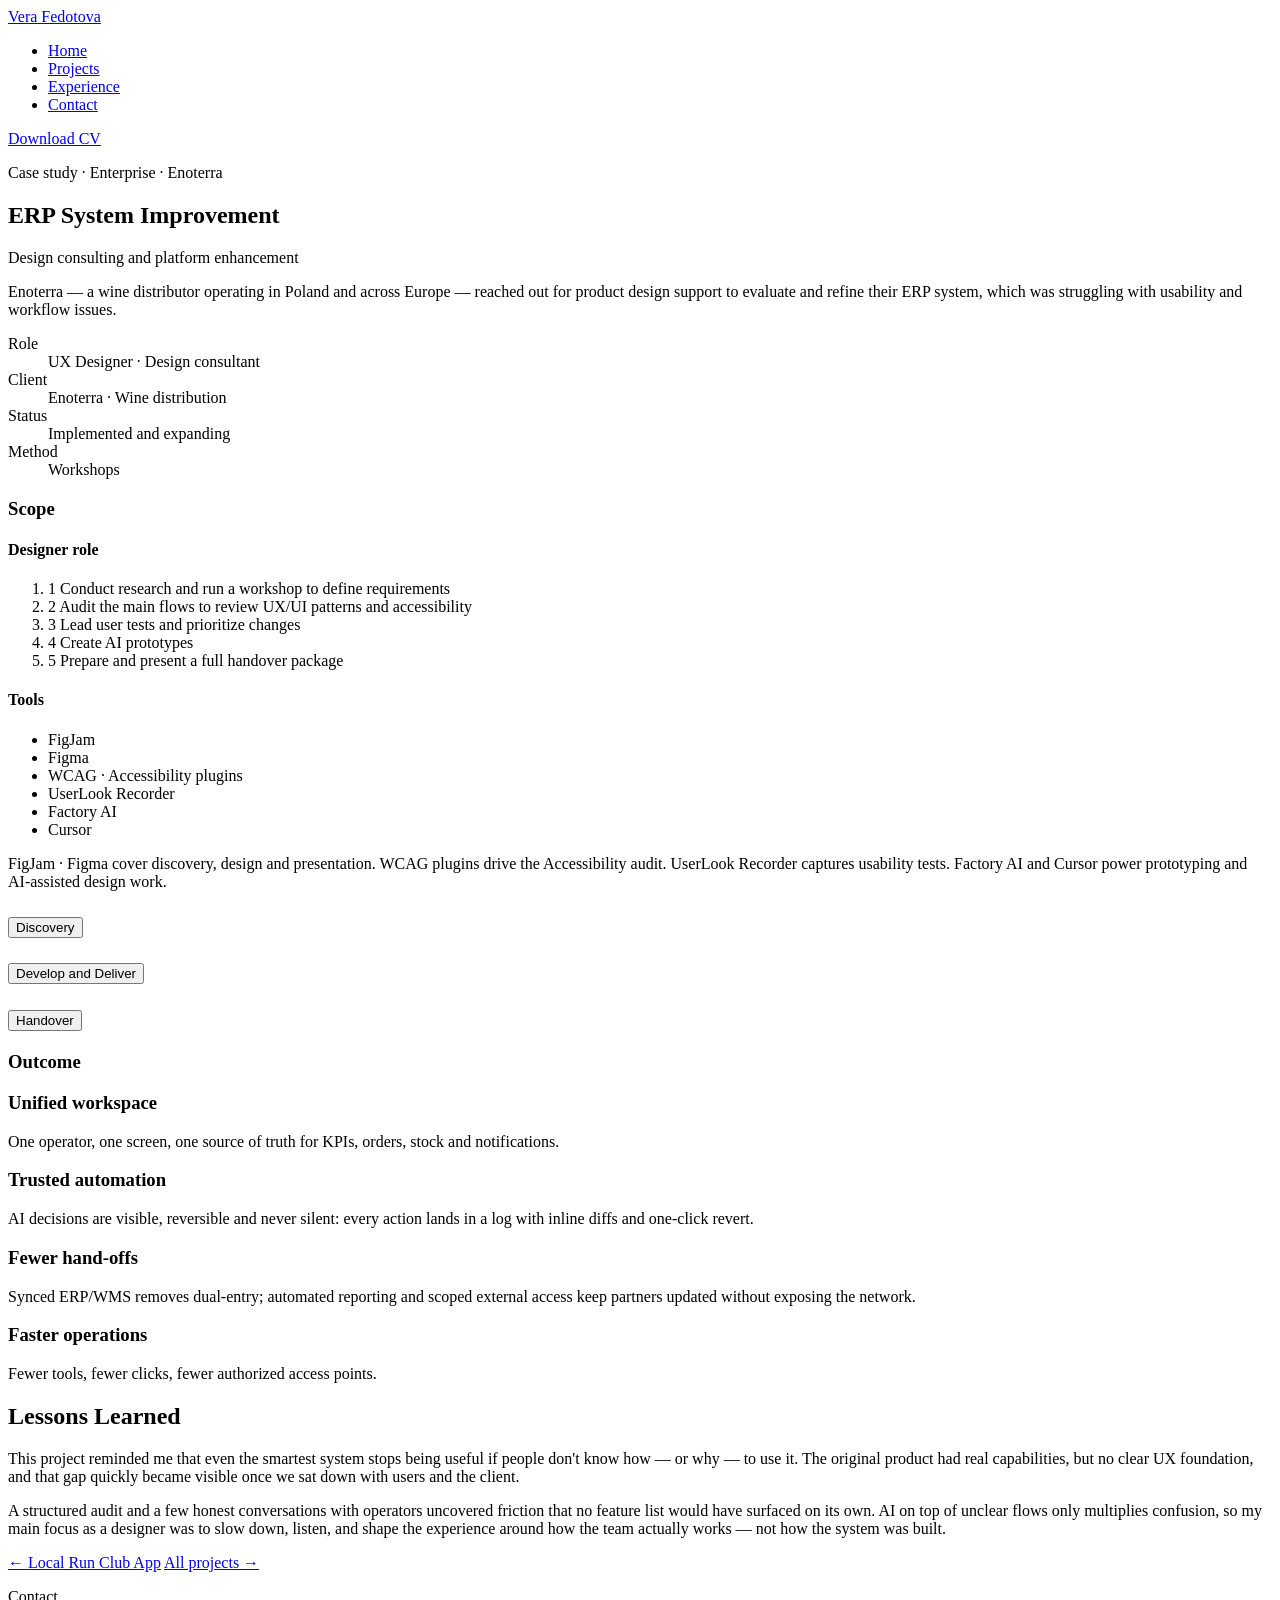
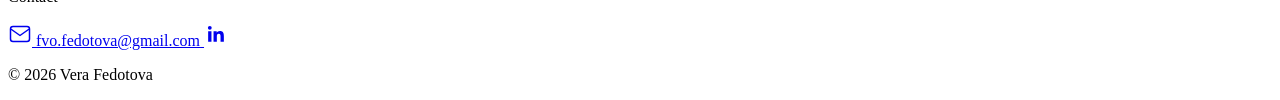
==== erp-system.html @ 74adf996 "Add files via upload" ====
<!DOCTYPE html>
<html lang="en">
<head>
  <meta charset="UTF-8" />
  <meta name="viewport" content="width=device-width, initial-scale=1.0" />
  <title>ERP System Improvement · Case Study</title>
  <meta name="description" content="UX case study: ERP System Improvement for Enoterra — research, workshops, and dashboard redesign." />
  <link rel="preconnect" href="https://fonts.googleapis.com" />
  <link rel="preconnect" href="https://fonts.gstatic.com" crossorigin />
  <link href="https://fonts.googleapis.com/css2?family=Inter:opsz,wght@14..32,400..600&display=swap" rel="stylesheet" />
  <link rel="stylesheet" href="css/style.css?v=166" />
</head>
<body class="site-theme">
  <header class="site-header">
    <nav class="nav" aria-label="Main">
      <a class="logo" href="welcome.html">Vera Fedotova</a>
      <div class="nav-end">
        <ul class="nav-links">
          <li><a href="index.html">Home</a></li>
          <li><a href="projects.html">Projects</a></li>
          <li><a href="index.html#experience" class="hide-mobile">Experience</a></li>
          <li><a href="#contact">Contact</a></li>
        </ul>
        <a class="nav-cv" href="assets/pdf/Fedotova Vera CV Designer.pdf" download="Fedotova Vera CV Designer.pdf">Download CV</a>
      </div>
    </nav>
  </header>

  <main>
    <section class="case-hero">
      <div class="container">
        <p class="section-label">Case study · Enterprise · Enoterra</p>
        <h1 class="hero-title">ERP System Improvement</h1>
        <p class="hero-sub">Design consulting and platform enhancement</p>
        <p class="section-lead">
          Enoterra — a wine distributor operating in Poland and across Europe — reached out for product design support to evaluate and refine their ERP system, which was struggling with usability and workflow issues.
        </p>

        <dl class="case-meta">
          <div>
            <dt>Role</dt>
            <dd>UX Designer · Design consultant</dd>
          </div>
          <div>
            <dt>Client</dt>
            <dd>Enoterra · Wine distribution</dd>
          </div>
          <div>
            <dt>Status</dt>
            <dd>Implemented and expanding</dd>
          </div>
          <div>
            <dt>Method</dt>
            <dd>Workshops</dd>
          </div>
        </dl>
      </div>
    </section>

    <section class="case-block case-block--erp">
      <div class="container">
        <h3 class="case-block-subtitle">Scope</h3>
        <div class="erp-scope-grid">
          <article class="erp-scope-panel">
            <h4 class="erp-scope-title">Designer role</h4>
            <ol class="erp-role-list">
              <li class="erp-role-item">
                <span class="erp-role-num" aria-hidden="true">1</span>
                <span class="erp-role-text">Conduct research and run a workshop to define requirements</span>
              </li>
              <li class="erp-role-item">
                <span class="erp-role-num" aria-hidden="true">2</span>
                <span class="erp-role-text">Audit the main flows to review UX/UI patterns and accessibility</span>
              </li>
              <li class="erp-role-item">
                <span class="erp-role-num" aria-hidden="true">3</span>
                <span class="erp-role-text">Lead user tests and prioritize changes</span>
              </li>
              <li class="erp-role-item">
                <span class="erp-role-num" aria-hidden="true">4</span>
                <span class="erp-role-text">Create AI prototypes</span>
              </li>
              <li class="erp-role-item">
                <span class="erp-role-num" aria-hidden="true">5</span>
                <span class="erp-role-text">Prepare and present a full handover package</span>
              </li>
            </ol>
          </article>
          <article class="erp-scope-panel">
            <h4 class="erp-scope-title">Tools</h4>
            <ul class="erp-tool-tags">
              <li class="erp-tool-tag"><span class="erp-tool-dot erp-tool-dot--red" aria-hidden="true"></span>FigJam</li>
              <li class="erp-tool-tag"><span class="erp-tool-dot erp-tool-dot--pink" aria-hidden="true"></span>Figma</li>
              <li class="erp-tool-tag"><span class="erp-tool-dot erp-tool-dot--rose" aria-hidden="true"></span>WCAG · Accessibility plugins</li>
              <li class="erp-tool-tag"><span class="erp-tool-dot erp-tool-dot--purple" aria-hidden="true"></span>UserLook Recorder</li>
              <li class="erp-tool-tag"><span class="erp-tool-dot erp-tool-dot--gold" aria-hidden="true"></span>Factory AI</li>
              <li class="erp-tool-tag"><span class="erp-tool-dot erp-tool-dot--blue" aria-hidden="true"></span>Cursor</li>
            </ul>
            <p class="erp-tools-note">FigJam · Figma cover discovery, design and presentation. WCAG plugins drive the Accessibility audit. UserLook Recorder captures usability tests. Factory AI and Cursor power prototyping and AI-assisted design work.</p>
          </article>
        </div>
      </div>
    </section>

    <div class="case-accordion">
    <section class="case-block case-block--erp-discovery case-accordion-item">
      <div class="container">
        <h2 class="case-accordion-heading">
          <button type="button" class="case-accordion-trigger" aria-expanded="false" aria-controls="accordion-erp-discovery" id="accordion-trigger-erp-discovery">
            <span class="case-accordion-title">Discovery</span>
            <span class="case-accordion-icon" aria-hidden="true"></span>
          </button>
        </h2>
        <div class="case-accordion-panel" id="accordion-erp-discovery" role="region" aria-labelledby="accordion-trigger-erp-discovery" hidden>

        <h3 class="case-block-subtitle">UX challenge</h3>
        <p>
          The ERP was originally built with AI tools, without design input — which left unclear workflows and recurring usability issues. The challenge was to run focused research to surface those gaps and turn them into clear opportunities. That meant talking to end-users, defining real requirements, running user tests and stress-testing the core workflows.
        </p>

        <h3 class="case-block-subtitle">Workshop method</h3>
        <dl class="case-meta case-meta--erp-workshop case-meta--boxed">
          <div>
            <dt>Participants</dt>
            <dd>5 — Account Manager, Sales Manager, System Administrator, Director, Owner</dd>
          </div>
          <div>
            <dt>Tools</dt>
            <dd>FigJam for collaborative mapping; one-on-one interviews for in-depth insights; group workshop for shared alignment and co-creation</dd>
          </div>
        </dl>

        <h3 class="case-block-subtitle">Empathy mapping &amp; key personas</h3>
        <p class="case-block-lead">User research mapped the team's needs, pain points and the roles that shape daily operations.</p>
        <dl class="case-meta case-meta--erp-empathy case-meta--boxed">
          <div>
            <dt>Account Manager</dt>
            <dd class="discover-box-body">
              <p><span class="discover-sub">Goals</span> Manage client accounts &amp; orders; track account profitability.</p>
              <p><span class="discover-sub">Pain</span> Slow search; hard to find old orders.</p>
              <p><span class="discover-sub">Feelings</span> Frustrated when the system is slow; workarounds add stress.</p>
              <p><span class="discover-sub">Opportunities</span> Faster search; saved views per client; AI assistant to surface delayed orders.</p>
            </dd>
          </div>
          <div>
            <dt>Sales Manager</dt>
            <dd class="discover-box-body">
              <p><span class="discover-sub">Goals</span> Analyze sales; understand which products sell.</p>
              <p><span class="discover-sub">Pain</span> Limited filters; hard to see trends.</p>
              <p><span class="discover-sub">Feelings</span> Frustrated when stuck.</p>
              <p><span class="discover-sub">Opportunities</span> Better filtering; sales performance overview; AI assistant to spot expiring stock &amp; trends.</p>
            </dd>
          </div>
          <div>
            <dt>System Administrator</dt>
            <dd class="discover-box-body">
              <p><span class="discover-sub">Goals</span> System development &amp; maintenance; adding new features.</p>
              <p><span class="discover-sub">Pain</span> Unclear error messages; lack of summary.</p>
              <p><span class="discover-sub">Feelings</span> Frustrated by ad-hoc requests; stretched thin during absence.</p>
              <p><span class="discover-sub">Opportunities</span> Integration with warehouse system; operational dashboard with alerts.</p>
            </dd>
          </div>
          <div>
            <dt>Director</dt>
            <dd class="discover-box-body">
              <p><span class="discover-sub">Goals</span> Monitor operations; get a high-level overview.</p>
              <p><span class="discover-sub">Pain</span> Lack of reports; lack of advanced filters; hard to track stock value &amp; forecasting.</p>
              <p><span class="discover-sub">Feelings</span> Cautious — needs more visibility.</p>
              <p><span class="discover-sub">Opportunities</span> KPI dashboard; trend reports; single dashboard as the daily entry point.</p>
            </dd>
          </div>
          <div>
            <dt>Owner</dt>
            <dd class="discover-box-body">
              <p><span class="discover-sub">Goals</span> Trust the numbers; have a clear financial picture.</p>
              <p><span class="discover-sub">Pain</span> Lack of financial reports; lack of trend analytics.</p>
              <p><span class="discover-sub">Feelings</span> Wants confidence in the data before decisions.</p>
              <p><span class="discover-sub">Opportunities</span> Easy access to financial data; cross-period comparison; AI summary of key business signals.</p>
            </dd>
          </div>
        </dl>

        <h3 class="case-block-subtitle">Team brainstorm</h3>
        <p class="case-block-lead">Working together with the team surfaced new features worth adding to the system.</p>

        <div class="erp-brainstorm-section">
          <p class="erp-brainstorm-tag">What</p>
          <div class="erp-idea-grid">
            <span class="erp-idea-card">Track wine inventory</span>
            <span class="erp-idea-card">Eliminate errors in orders</span>
            <span class="erp-idea-card">Know how long inventory will last</span>
            <span class="erp-idea-card">Keep track of financial data</span>
            <span class="erp-idea-card">Check order status</span>
            <span class="erp-idea-card">Verify if order is processed in the warehouse</span>
            <span class="erp-idea-card erp-idea-card--accent">AI that surfaces what needs attention now</span>
            <span class="erp-idea-card erp-idea-card--accent">Single home dashboard with priorities</span>
          </div>
        </div>

        <div class="erp-brainstorm-section">
          <p class="erp-brainstorm-tag">How</p>
          <div class="erp-idea-grid">
            <span class="erp-idea-card">Generate PDF</span>
            <span class="erp-idea-card">System constraints</span>
            <span class="erp-idea-card">Generate overview</span>
            <span class="erp-idea-card">Generate reports</span>
            <span class="erp-idea-card">Status of orders</span>
            <span class="erp-idea-card">Warehouse integration</span>
            <span class="erp-idea-card erp-idea-card--accent">AI assistant inside every view</span>
            <span class="erp-idea-card erp-idea-card--accent">Operational dashboard as home</span>
          </div>
        </div>

        <div class="erp-brainstorm-section">
          <p class="erp-brainstorm-tag">Who</p>
          <div class="erp-idea-grid">
            <span class="erp-idea-card">Administrator manages warehouse integration</span>
            <span class="erp-idea-card">Designer defines reporting requirements</span>
            <span class="erp-idea-card">Designer defines order handling</span>
            <span class="erp-idea-card">Designer checks administrator's work</span>
            <span class="erp-idea-card">Designer creates system communication: errors, confirmations, info</span>
            <span class="erp-idea-card">All team members participate in system testing</span>
            <span class="erp-idea-card erp-idea-card--accent">Designer shapes AI assistant tone &amp; behaviour</span>
          </div>
        </div>

        <h3 class="case-block-subtitle">Priority</h3>
        <p class="case-block-lead">Sorting out what matters most and who owns each part now makes it much easier to grow the system later.</p>
        <dl class="case-meta case-meta--erp-priority case-meta--boxed">
          <div class="erp-priority-col erp-priority-col--now">
            <dt>High priority · Now</dt>
            <dd>
              <ul class="erp-priority-items">
                <li class="erp-priority-item">AI assistant</li>
                <li class="erp-priority-item">Dashboard</li>
                <li class="erp-priority-item">Operational dashboard</li>
                <li class="erp-priority-item">Generate PDF</li>
                <li class="erp-priority-item">Error messages</li>
                <li class="erp-priority-item">Filters</li>
                <li class="erp-priority-item">Action confirmations</li>
                <li class="erp-priority-item">Data overview</li>
                <li class="erp-priority-item">Generate reports</li>
              </ul>
            </dd>
          </div>
          <div class="erp-priority-col erp-priority-col--next">
            <dt>Medium priority · Next</dt>
            <dd>
              <ul class="erp-priority-items">
                <li class="erp-priority-item">Financial data reports</li>
                <li class="erp-priority-item">History updates</li>
                <li class="erp-priority-item">AI suggestions in reports</li>
              </ul>
            </dd>
          </div>
          <div class="erp-priority-col erp-priority-col--later">
            <dt>Low priority · Later</dt>
            <dd>
              <ul class="erp-priority-items">
                <li class="erp-priority-item">Warehouse integration</li>
                <li class="erp-priority-item">Stock movements</li>
              </ul>
            </dd>
          </div>
        </dl>

        </div>
      </div>
    </section>

    <section class="case-block case-block--erp-develop case-accordion-item">
      <div class="container">
        <h2 class="case-accordion-heading">
          <button type="button" class="case-accordion-trigger" aria-expanded="false" aria-controls="accordion-erp-develop" id="accordion-trigger-erp-develop">
            <span class="case-accordion-title">Develop and Deliver</span>
            <span class="case-accordion-icon" aria-hidden="true"></span>
          </button>
        </h2>
        <div class="case-accordion-panel" id="accordion-erp-develop" role="region" aria-labelledby="accordion-trigger-erp-develop" hidden>

        <p class="erp-develop-prose">Using Factory AI (Droid and Claude) agents made it possible to build functional prototypes for rapid hypothesis testing and problem-solving. This approach helped clear technical hurdles early through collaborative teamwork, validating interactions, integrations and AI behaviour directly in code.</p>

        <h3 class="case-block-subtitle">Prototyped features</h3>

        <div class="erp-feature-stack">
          <article class="erp-feature">
            <h4 class="erp-feature-title">Operational Dashboard</h4>
            <p class="erp-feature-text">New home screen with KPIs, trends, notifications, AI alerts and quick actions.</p>
            <figure class="case-image-box">
              <img src="images/erp-system/deliver/1.png" alt="Operational dashboard with KPIs, sales trends, notifications and AI alerts" width="1400" height="900" loading="lazy" decoding="async" />
            </figure>
          </article>

          <article class="erp-feature">
            <h4 class="erp-feature-title">AI Assistant (Enoterra AI)</h4>
            <p class="erp-feature-text">Embedded across all views — surfaces delayed orders, low stock and expiring products, with inline diffs and one-click revert.</p>
            <figure class="case-image-box">
              <img src="images/erp-system/deliver/2.png" alt="Enoterra AI assistant panel with proactive alerts and conversation" width="1400" height="900" loading="lazy" decoding="async" />
            </figure>
          </article>

          <article class="erp-feature">
            <h4 class="erp-feature-title">Context-aware</h4>
            <p class="erp-feature-text">The assistant adapts its suggestions and actions to the view you're currently working in, so the help feels relevant instead of generic.</p>
            <figure class="case-image-box">
              <img src="images/erp-system/deliver/3.png" alt="AI assistant on stock levels view with warehouse-specific purchase suggestion" width="1400" height="900" loading="lazy" decoding="async" />
            </figure>
          </article>

          <article class="erp-feature">
            <h4 class="erp-feature-title">Command Palette (⌘K)</h4>
            <p class="erp-feature-text">Context-aware overlay for navigation, quick actions and AI queries from a single search field.</p>
            <figure class="case-image-box">
              <img src="images/erp-system/deliver/4.png" alt="Command palette overlay for navigation, quick actions and AI queries" width="1400" height="900" loading="lazy" decoding="async" />
            </figure>
          </article>
        </div>

        <h3 class="case-block-subtitle">Validation</h3>
        <div class="erp-develop-prose">
          <p>We tested the prototype directly with the whole team — the warehouse operator, sales lead, account manager, system administrator, director and owner — so every role had a chance to try the new flows in their own context. They walked through real tasks, comparing the new experience against the old workflow to see where things actually got faster or simpler. We also stress-tested the AI on tricky edge cases (delayed orders, low stock, expiring products) to make sure its suggestions stayed predictable and trustworthy.</p>
          <p>What we learned from each round was folded back into the design, so by the time the project was handed over, it already reflected real feedback — not assumptions.</p>
        </div>

        <h3 class="case-block-subtitle">Sneak peek the prototype</h3>
        <p class="erp-develop-prose">Walkthrough of the operational dashboard, Enoterra AI assistant, and ⌘K quick search — navigation, actions and AI queries from one field.</p>
        <div class="erp-video-center">
          <figure class="case-image-box erp-video-frame">
            <video controls playsinline preload="metadata" poster="images/erp-system/deliver/1.png" width="1280" height="720">
              <source src="images/erp-system/deliver/ERP%20proto.mov" type="video/quicktime" />
              <source src="images/erp-system/deliver/ERP%20proto.mov" type="video/mp4" />
            </video>
            <figcaption class="erp-video-caption">Dashboard · AI assistant · ⌘K quick search</figcaption>
          </figure>
        </div>

        </div>
      </div>
    </section>

    <section class="case-block case-block--erp-handover case-accordion-item">
      <div class="container">
        <h2 class="case-accordion-heading">
          <button type="button" class="case-accordion-trigger" aria-expanded="false" aria-controls="accordion-erp-handover" id="accordion-trigger-erp-handover">
            <span class="case-accordion-title">Handover</span>
            <span class="case-accordion-icon" aria-hidden="true"></span>
          </button>
        </h2>
        <div class="case-accordion-panel" id="accordion-erp-handover" role="region" aria-labelledby="accordion-trigger-erp-handover" hidden>

        <p class="erp-develop-prose">The handover was structured so the client team could confidently take over the redesigned product. It combined three formats:</p>

        <ul class="erp-handover-list case-list">
          <li><strong>Product showcase</strong> — a walkthrough of the new version, framing each key flow (dashboard, AI assistant, ⌘K, orders and warehouse) against the original problem and user feedback.</li>
          <li><strong>Functional workshop</strong> — a hands-on session where the team explored real scenarios and AI interactions in the prototype together.</li>
          <li><strong>Reference documentation</strong> — a deck and operator manual covering interaction patterns, edge cases and AI logic, so the team can onboard new members on its own.</li>
        </ul>

        </div>
      </div>
    </section>
    </div>

    <section class="case-block case-block--erp case-block-alt">
      <div class="container">
        <h3 class="case-block-subtitle">Outcome</h3>
        <div class="erp-outcome-grid">
          <article class="erp-outcome-box">
            <h3 class="erp-outcome-label">Unified workspace</h3>
            <p class="erp-outcome-text">One operator, one screen, one source of truth for KPIs, orders, stock and notifications.</p>
          </article>
          <article class="erp-outcome-box">
            <h3 class="erp-outcome-label">Trusted automation</h3>
            <p class="erp-outcome-text">AI decisions are visible, reversible and never silent: every action lands in a log with inline diffs and one-click revert.</p>
          </article>
          <article class="erp-outcome-box">
            <h3 class="erp-outcome-label">Fewer hand-offs</h3>
            <p class="erp-outcome-text">Synced ERP/WMS removes dual-entry; automated reporting and scoped external access keep partners updated without exposing the network.</p>
          </article>
          <article class="erp-outcome-box">
            <h3 class="erp-outcome-label">Faster operations</h3>
            <p class="erp-outcome-text">Fewer tools, fewer clicks, fewer authorized access points.</p>
          </article>
        </div>
      </div>
    </section>

    <section class="case-block">
      <div class="container">
        <h2>Lessons Learned</h2>
        <p>
          This project reminded me that even the smartest system stops being useful if people don't know how — or why — to use it. The original product had real capabilities, but no clear UX foundation, and that gap quickly became visible once we sat down with users and the client.
        </p>
        <p>
          A structured audit and a few honest conversations with operators uncovered friction that no feature list would have surfaced on its own. AI on top of unclear flows only multiplies confusion, so my main focus as a designer was to slow down, listen, and shape the experience around how the team actually works — not how the system was built.
        </p>
      </div>
    </section>

    <div class="container case-nav">
      <a href="local-run-club.html">← Local Run Club App</a>
      <a href="projects.html">All projects →</a>
    </div>

    <section class="section-sm" id="contact">
      <div class="container">
        <p class="section-label">Contact</p>
        <div class="contact-links">
          <a class="contact-link contact-link--email" href="mailto:fvo.fedotova@gmail.com">
            <span class="contact-link-icon" aria-hidden="true">
              <svg width="24" height="24" viewBox="0 0 24 24" fill="none">
                <rect x="2.5" y="4.5" width="19" height="15" rx="2.5" stroke="currentColor" stroke-width="1.5"/>
                <path d="M3.5 7.5L12 13.5L20.5 7.5" stroke="currentColor" stroke-width="1.5" stroke-linecap="round" stroke-linejoin="round"/>
              </svg>
            </span>
            <span class="contact-link-text">fvo.fedotova@gmail.com</span>
          </a>
          <a class="contact-link contact-link--linkedin" href="https://www.linkedin.com/in/vera-fedotova/" target="_blank" rel="noopener noreferrer" aria-label="LinkedIn profile">
            <svg width="24" height="24" viewBox="0 0 24 24" fill="currentColor" aria-hidden="true">
              <g transform="translate(12 12) scale(0.93) translate(-12 -12)">
                <path d="M20.447 20.452h-3.554v-5.569c0-1.328-.027-3.037-1.852-3.037-1.853 0-2.136 1.445-2.136 2.939v5.667H9.351V9h3.414v1.561h.046c.477-.9 1.637-1.85 3.37-1.85 3.601 0 4.267 2.37 4.267 5.455v6.286zM5.337 7.433a2.062 2.062 0 0 1-2.063-2.065 2.062 2.062 0 0 1 2.063-2.063 2.062 2.062 0 0 1 2.063 2.063 2.062 2.062 0 0 1-2.063 2.065zm1.782 13.019H3.555V9h3.564v11.452z"/>
              </g>
            </svg>
          </a>
        </div>
      </div>
    </section>
  </main>

  <footer class="site-footer">
    <div class="footer-inner">
      <p>© 2026 Vera Fedotova</p>
    </div>
  </footer>

  <script src="js/main.js?v=5"></script>
</body>
</html>
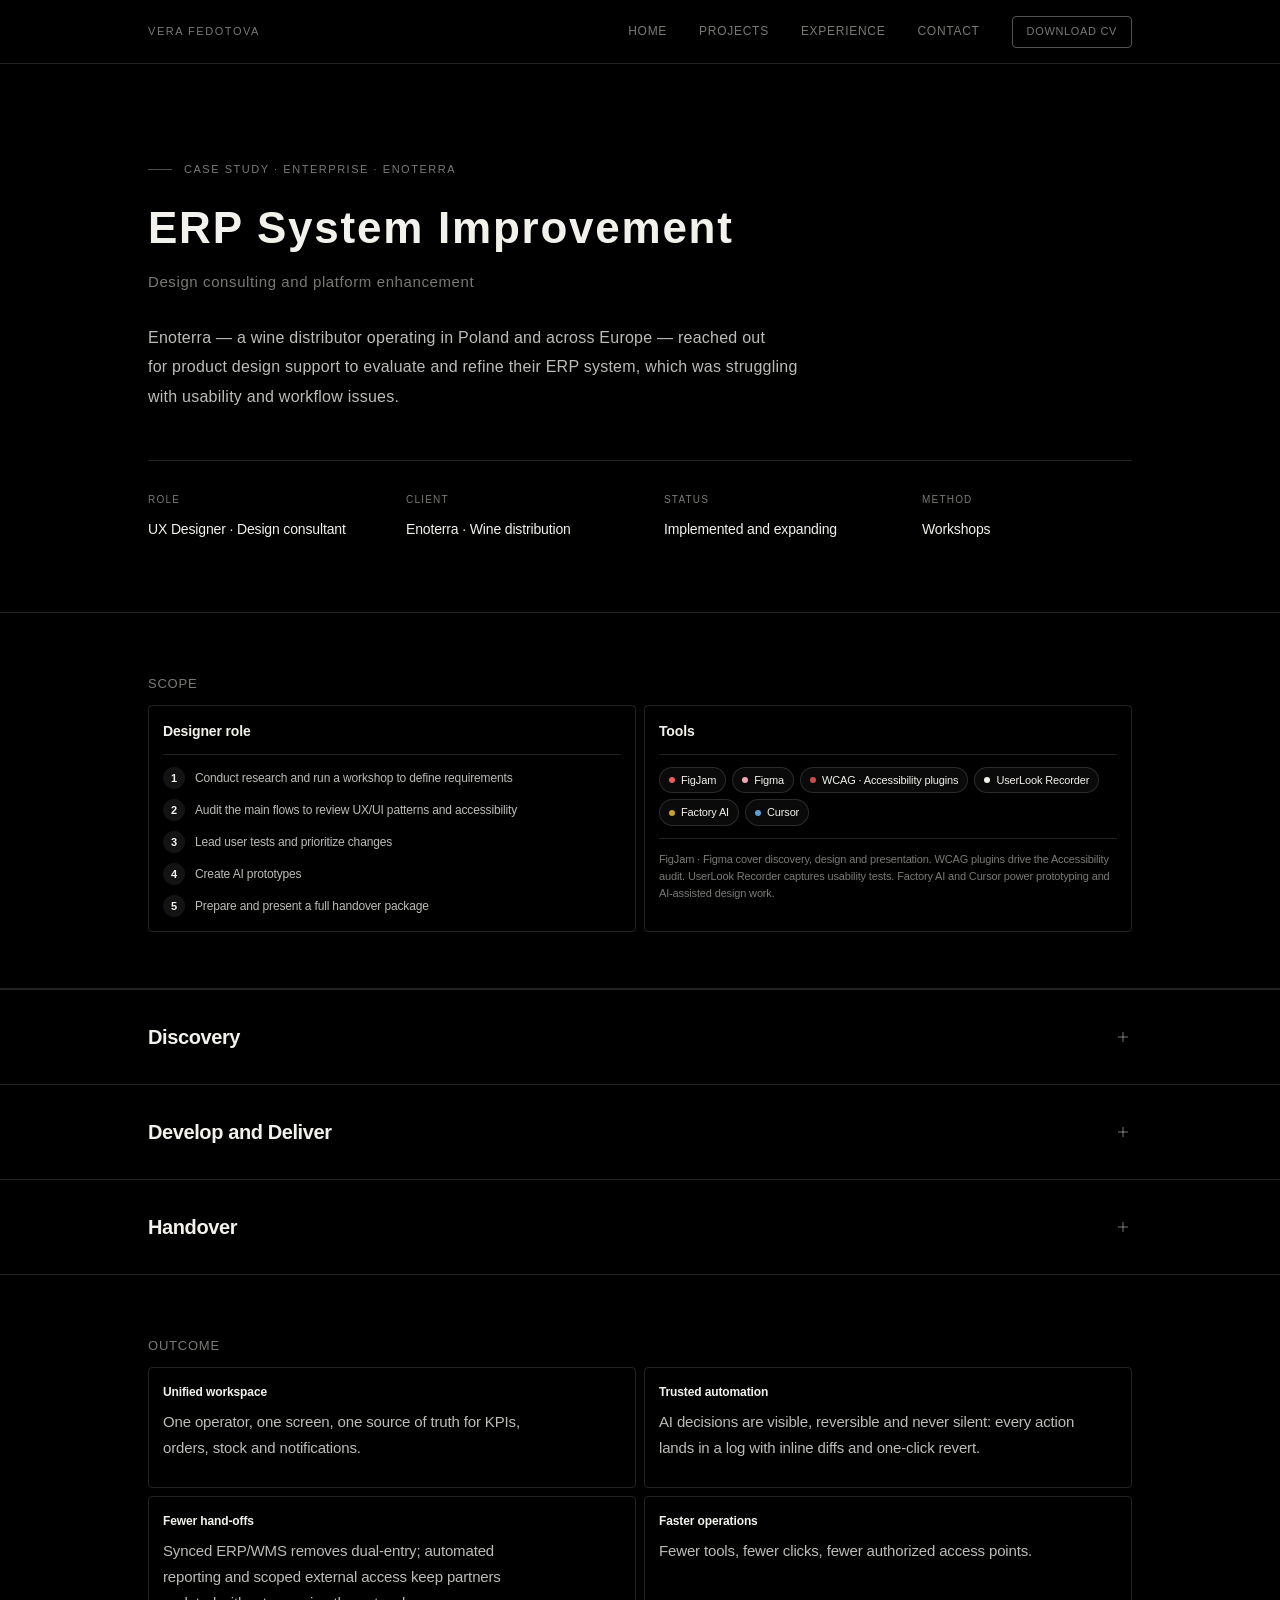
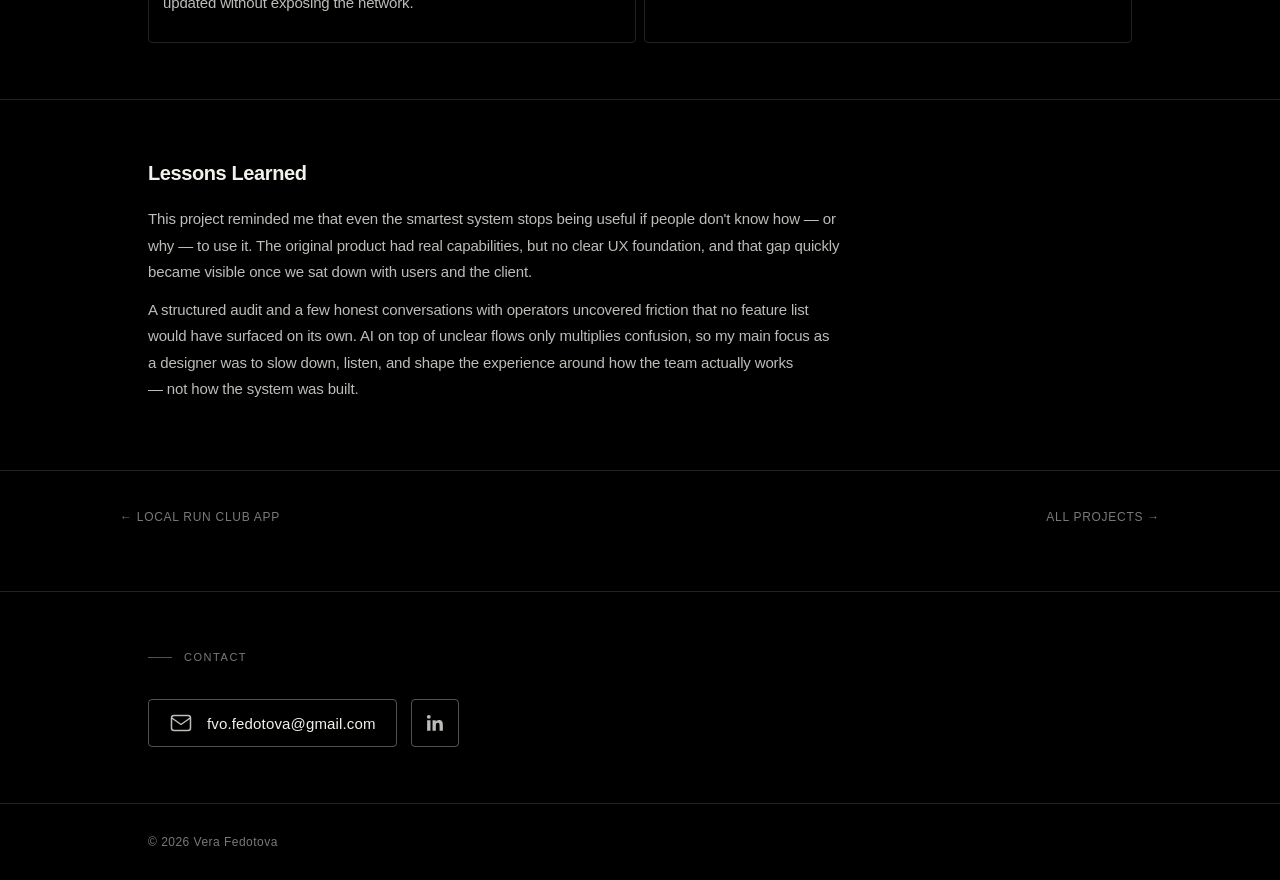
==== commit 003be9bc: "Update erp-system.html" ====
--- a/erp-system.html
+++ b/erp-system.html
@@ -8,7 +8,7 @@
   <link rel="preconnect" href="https://fonts.googleapis.com" />
   <link rel="preconnect" href="https://fonts.gstatic.com" crossorigin />
   <link href="https://fonts.googleapis.com/css2?family=Inter:opsz,wght@14..32,400..600&display=swap" rel="stylesheet" />
-  <link rel="stylesheet" href="css/style.css?v=166" />
+  <link rel="stylesheet" href="https://fvofedotova.github.io/fedotovadesign/style.css?v=187" />
 </head>
 <body class="site-theme">
   <header class="site-header">
@@ -21,7 +21,7 @@
           <li><a href="index.html#experience" class="hide-mobile">Experience</a></li>
           <li><a href="#contact">Contact</a></li>
         </ul>
-        <a class="nav-cv" href="assets/pdf/Fedotova Vera CV Designer.pdf" download="Fedotova Vera CV Designer.pdf">Download CV</a>
+        <a class="nav-cv" href="https://fvofedotova.github.io/fedotovadesign/Fedotova%20Vera%20CV%20Designer.pdf" download="Fedotova Vera CV Designer.pdf">Download CV</a>
       </div>
     </nav>
   </header>
@@ -433,6 +433,7 @@
     </div>
   </footer>
 
-  <script src="js/main.js?v=5"></script>
+  <script src="https://fvofedotova.github.io/fedotovadesign/main.js?v=5"></script>
 </body>
 </html>
+
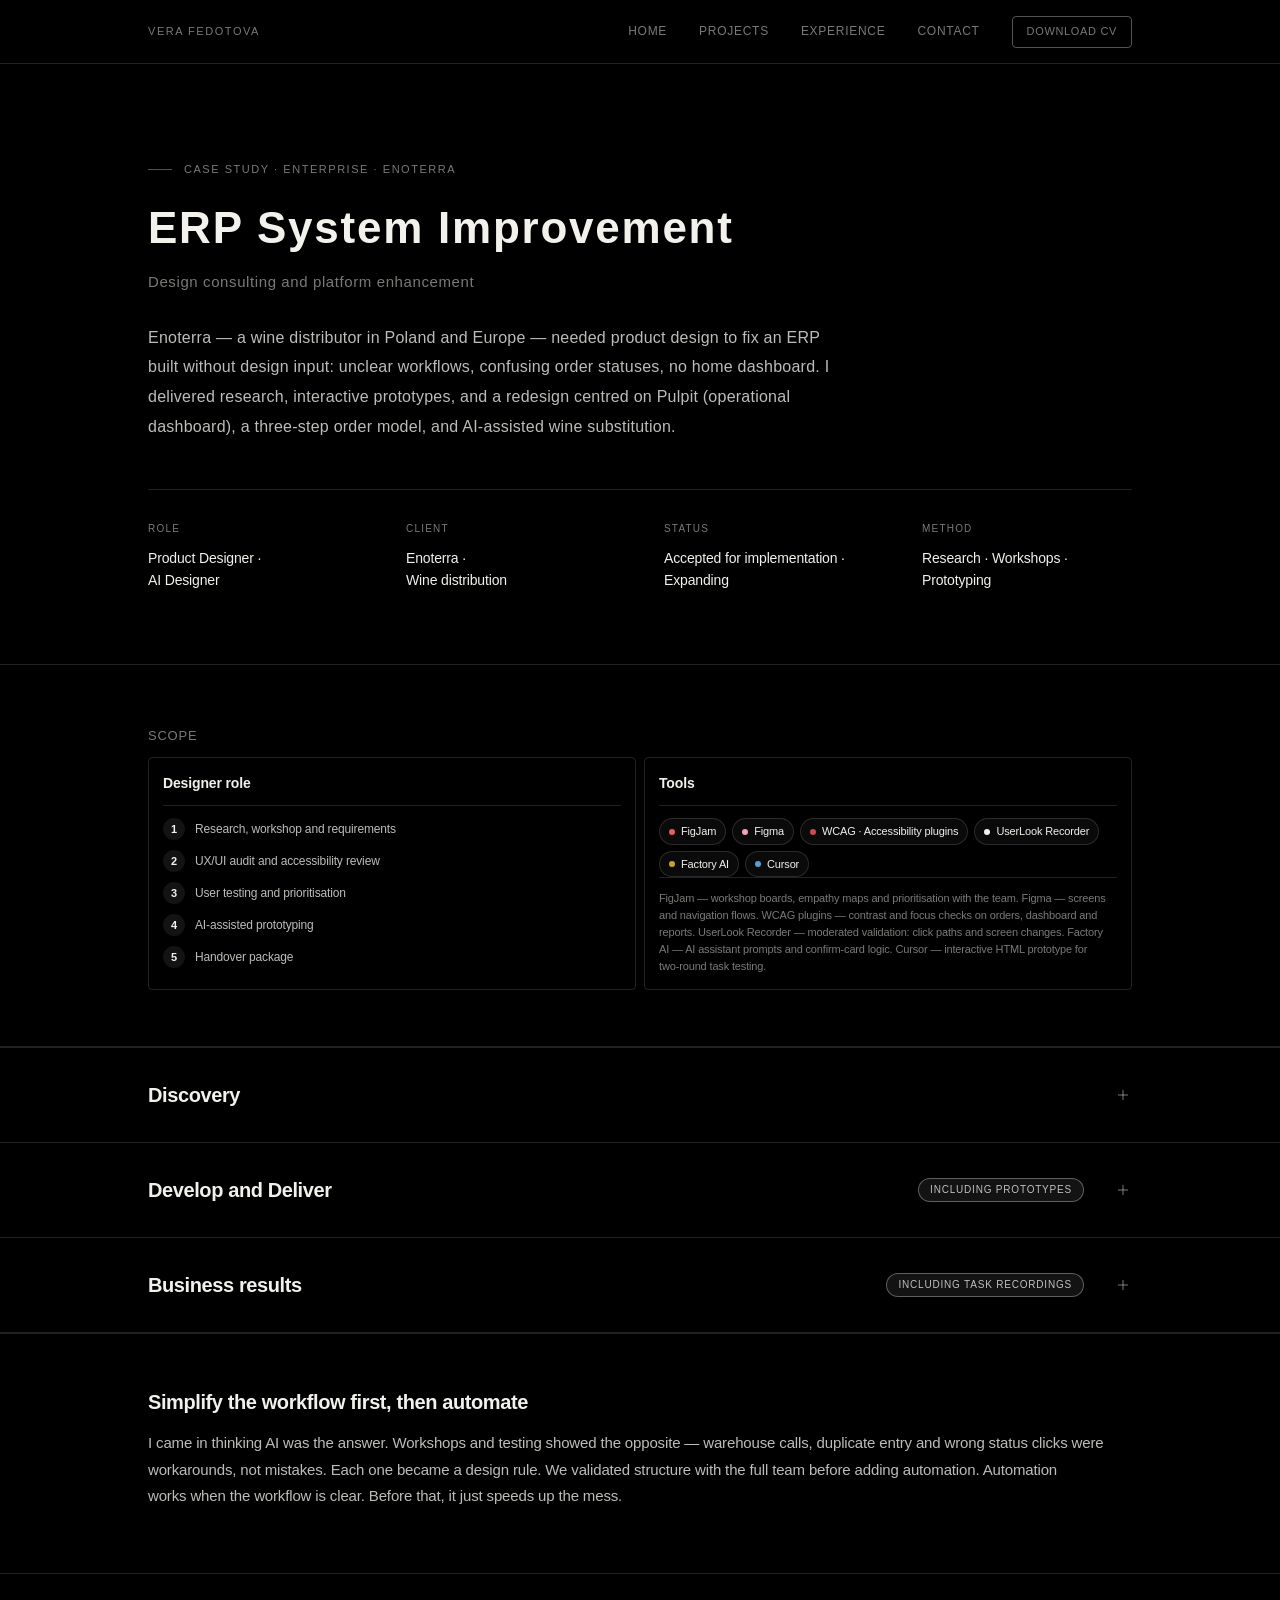
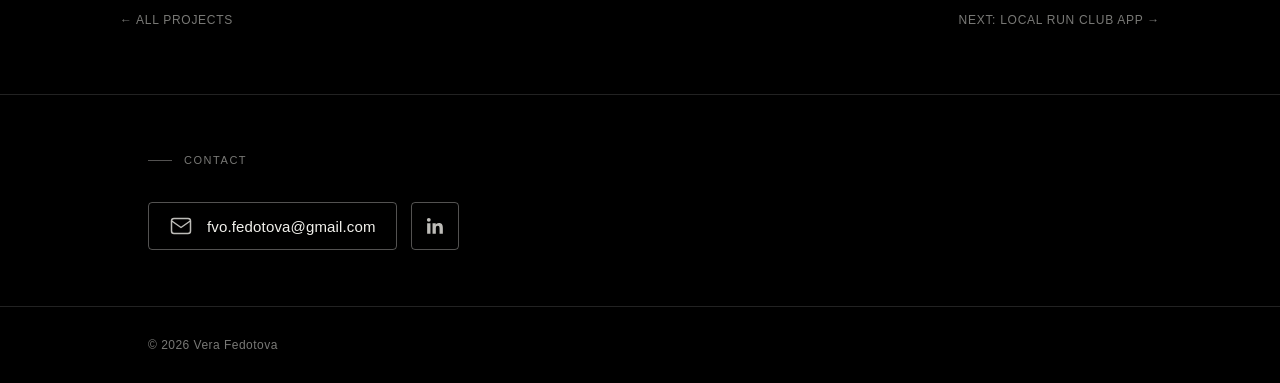
==== commit 3f48547f: "Add files via upload" ====
--- a/erp-system.html
+++ b/erp-system.html
@@ -8,7 +8,7 @@
   <link rel="preconnect" href="https://fonts.googleapis.com" />
   <link rel="preconnect" href="https://fonts.gstatic.com" crossorigin />
   <link href="https://fonts.googleapis.com/css2?family=Inter:opsz,wght@14..32,400..600&display=swap" rel="stylesheet" />
-  <link rel="stylesheet" href="https://fvofedotova.github.io/fedotovadesign/style.css?v=187" />
+  <link rel="stylesheet" href="style.css?v=230" />
 </head>
 <body class="site-theme">
   <header class="site-header">
@@ -17,11 +17,11 @@
       <div class="nav-end">
         <ul class="nav-links">
           <li><a href="index.html">Home</a></li>
-          <li><a href="projects.html">Projects</a></li>
+          <li><a href="index.html#projects">Projects</a></li>
           <li><a href="index.html#experience" class="hide-mobile">Experience</a></li>
           <li><a href="#contact">Contact</a></li>
         </ul>
-        <a class="nav-cv" href="https://fvofedotova.github.io/fedotovadesign/Fedotova%20Vera%20CV%20Designer.pdf" download="Fedotova Vera CV Designer.pdf">Download CV</a>
+        <a class="nav-cv" href="https://fedotovadesign.github.io/fedotovadesign/Fedotova%20Vera%20CV%20Designer.pdf?v=188" download="Fedotova Vera CV Designer.pdf">Download CV</a>
       </div>
     </nav>
   </header>
@@ -33,25 +33,25 @@
         <h1 class="hero-title">ERP System Improvement</h1>
         <p class="hero-sub">Design consulting and platform enhancement</p>
         <p class="section-lead">
-          Enoterra — a wine distributor operating in Poland and across Europe — reached out for product design support to evaluate and refine their ERP system, which was struggling with usability and workflow issues.
+          Enoterra — a wine distributor in Poland and Europe — needed product design to fix an ERP built without design input: unclear workflows, confusing order statuses, no home dashboard. I delivered research, interactive prototypes, and a redesign centred on Pulpit (operational dashboard), a three-step order model, and AI-assisted wine substitution.
         </p>
 
-        <dl class="case-meta">
+        <dl class="case-meta case-meta--hero-aligned">
           <div>
             <dt>Role</dt>
-            <dd>UX Designer · Design consultant</dd>
+            <dd>Product Designer ·<br>AI Designer</dd>
           </div>
           <div>
             <dt>Client</dt>
-            <dd>Enoterra · Wine distribution</dd>
+            <dd>Enoterra ·<br>Wine distribution</dd>
           </div>
           <div>
             <dt>Status</dt>
-            <dd>Implemented and expanding</dd>
+            <dd>Accepted for implementation ·<br>Expanding</dd>
           </div>
           <div>
             <dt>Method</dt>
-            <dd>Workshops</dd>
+            <dd>Research · Workshops ·<br>Prototyping</dd>
           </div>
         </dl>
       </div>
@@ -66,27 +66,27 @@
             <ol class="erp-role-list">
               <li class="erp-role-item">
                 <span class="erp-role-num" aria-hidden="true">1</span>
-                <span class="erp-role-text">Conduct research and run a workshop to define requirements</span>
+                <span class="erp-role-text">Research, workshop and requirements</span>
               </li>
               <li class="erp-role-item">
                 <span class="erp-role-num" aria-hidden="true">2</span>
-                <span class="erp-role-text">Audit the main flows to review UX/UI patterns and accessibility</span>
+                <span class="erp-role-text">UX/UI audit and accessibility review</span>
               </li>
               <li class="erp-role-item">
                 <span class="erp-role-num" aria-hidden="true">3</span>
-                <span class="erp-role-text">Lead user tests and prioritize changes</span>
+                <span class="erp-role-text">User testing and prioritisation</span>
               </li>
               <li class="erp-role-item">
                 <span class="erp-role-num" aria-hidden="true">4</span>
-                <span class="erp-role-text">Create AI prototypes</span>
+                <span class="erp-role-text">AI-assisted prototyping</span>
               </li>
               <li class="erp-role-item">
                 <span class="erp-role-num" aria-hidden="true">5</span>
-                <span class="erp-role-text">Prepare and present a full handover package</span>
+                <span class="erp-role-text">Handover package</span>
               </li>
             </ol>
           </article>
-          <article class="erp-scope-panel">
+          <article class="erp-scope-panel erp-scope-panel--tools">
             <h4 class="erp-scope-title">Tools</h4>
             <ul class="erp-tool-tags">
               <li class="erp-tool-tag"><span class="erp-tool-dot erp-tool-dot--red" aria-hidden="true"></span>FigJam</li>
@@ -96,7 +96,7 @@
               <li class="erp-tool-tag"><span class="erp-tool-dot erp-tool-dot--gold" aria-hidden="true"></span>Factory AI</li>
               <li class="erp-tool-tag"><span class="erp-tool-dot erp-tool-dot--blue" aria-hidden="true"></span>Cursor</li>
             </ul>
-            <p class="erp-tools-note">FigJam · Figma cover discovery, design and presentation. WCAG plugins drive the Accessibility audit. UserLook Recorder captures usability tests. Factory AI and Cursor power prototyping and AI-assisted design work.</p>
+            <p class="erp-tools-note"><span class="erp-tools-note-item">FigJam&nbsp;— workshop boards, empathy maps and prioritisation with the team.</span> <span class="erp-tools-note-item">Figma&nbsp;— screens and navigation flows.</span> <span class="erp-tools-note-item">WCAG plugins&nbsp;— contrast and focus checks on orders, dashboard and reports.</span> <span class="erp-tools-note-item">UserLook Recorder&nbsp;— moderated validation: click paths and screen changes.</span> <span class="erp-tools-note-item">Factory AI&nbsp;— AI assistant prompts and confirm&#8209;card logic.</span> <span class="erp-tools-note-item">Cursor&nbsp;— interactive HTML prototype for two&#8209;round task testing.</span></p>
           </article>
         </div>
       </div>
@@ -115,7 +115,7 @@
 
         <h3 class="case-block-subtitle">UX challenge</h3>
         <p>
-          The ERP was originally built with AI tools, without design input — which left unclear workflows and recurring usability issues. The challenge was to run focused research to surface those gaps and turn them into clear opportunities. That meant talking to end-users, defining real requirements, running user tests and stress-testing the core workflows.
+          Unclear workflows and recurring usability issues. The goal: surface gaps through UX research, define requirements with the team, and validate fixes on core flows before implementation.
         </p>
 
         <h3 class="case-block-subtitle">Workshop method</h3>
@@ -125,63 +125,56 @@
             <dd>5 — Account Manager, Sales Manager, System Administrator, Director, Owner</dd>
           </div>
           <div>
-            <dt>Tools</dt>
-            <dd>FigJam for collaborative mapping; one-on-one interviews for in-depth insights; group workshop for shared alignment and co-creation</dd>
+            <dt>Format</dt>
+            <dd>One-on-one interviews; group workshop in FigJam</dd>
           </div>
         </dl>
 
         <h3 class="case-block-subtitle">Empathy mapping &amp; key personas</h3>
-        <p class="case-block-lead">User research mapped the team's needs, pain points and the roles that shape daily operations.</p>
         <dl class="case-meta case-meta--erp-empathy case-meta--boxed">
           <div>
             <dt>Account Manager</dt>
             <dd class="discover-box-body">
-              <p><span class="discover-sub">Goals</span> Manage client accounts &amp; orders; track account profitability.</p>
-              <p><span class="discover-sub">Pain</span> Slow search; hard to find old orders.</p>
-              <p><span class="discover-sub">Feelings</span> Frustrated when the system is slow; workarounds add stress.</p>
-              <p><span class="discover-sub">Opportunities</span> Faster search; saved views per client; AI assistant to surface delayed orders.</p>
+              <p><span class="discover-sub">Goals</span> Manage client accounts and orders; track profitability.</p>
+              <p><span class="discover-sub">Pain</span> Slow search; hard to find old orders; unclear edit/cancel rules.</p>
+              <p><span class="discover-sub">Opportunities</span> Saved views per client; clear order statuses; AI for delayed orders and wine substitution in chat.</p>
             </dd>
           </div>
           <div>
             <dt>Sales Manager</dt>
             <dd class="discover-box-body">
-              <p><span class="discover-sub">Goals</span> Analyze sales; understand which products sell.</p>
-              <p><span class="discover-sub">Pain</span> Limited filters; hard to see trends.</p>
-              <p><span class="discover-sub">Feelings</span> Frustrated when stuck.</p>
-              <p><span class="discover-sub">Opportunities</span> Better filtering; sales performance overview; AI assistant to spot expiring stock &amp; trends.</p>
+              <p><span class="discover-sub">Goals</span> Analyse sales and product performance.</p>
+              <p><span class="discover-sub">Pain</span> Limited filters; trends hard to read.</p>
+              <p><span class="discover-sub">Opportunities</span> Better filtering; sales overview; AI for expiring stock and trends.</p>
             </dd>
           </div>
           <div>
             <dt>System Administrator</dt>
             <dd class="discover-box-body">
-              <p><span class="discover-sub">Goals</span> System development &amp; maintenance; adding new features.</p>
-              <p><span class="discover-sub">Pain</span> Unclear error messages; lack of summary.</p>
-              <p><span class="discover-sub">Feelings</span> Frustrated by ad-hoc requests; stretched thin during absence.</p>
-              <p><span class="discover-sub">Opportunities</span> Integration with warehouse system; operational dashboard with alerts.</p>
+              <p><span class="discover-sub">Goals</span> Maintain and extend the system.</p>
+              <p><span class="discover-sub">Pain</span> Unclear errors; no operational summary.</p>
+              <p><span class="discover-sub">Opportunities</span> Warehouse integration; dashboard with alerts.</p>
             </dd>
           </div>
           <div>
             <dt>Director</dt>
             <dd class="discover-box-body">
-              <p><span class="discover-sub">Goals</span> Monitor operations; get a high-level overview.</p>
-              <p><span class="discover-sub">Pain</span> Lack of reports; lack of advanced filters; hard to track stock value &amp; forecasting.</p>
-              <p><span class="discover-sub">Feelings</span> Cautious — needs more visibility.</p>
-              <p><span class="discover-sub">Opportunities</span> KPI dashboard; trend reports; single dashboard as the daily entry point.</p>
+              <p><span class="discover-sub">Goals</span> Monitor operations at a glance.</p>
+              <p><span class="discover-sub">Pain</span> Weak reporting; hard to track stock value and forecasts.</p>
+              <p><span class="discover-sub">Opportunities</span> KPI dashboard; trend reports; quick actions from home.</p>
             </dd>
           </div>
           <div>
             <dt>Owner</dt>
             <dd class="discover-box-body">
-              <p><span class="discover-sub">Goals</span> Trust the numbers; have a clear financial picture.</p>
-              <p><span class="discover-sub">Pain</span> Lack of financial reports; lack of trend analytics.</p>
-              <p><span class="discover-sub">Feelings</span> Wants confidence in the data before decisions.</p>
-              <p><span class="discover-sub">Opportunities</span> Easy access to financial data; cross-period comparison; AI summary of key business signals.</p>
+              <p><span class="discover-sub">Goals</span> Trust the numbers; clear financial picture.</p>
+              <p><span class="discover-sub">Pain</span> Limited financial and trend analytics.</p>
+              <p><span class="discover-sub">Opportunities</span> Cross-period comparison; AI summary of key business signals.</p>
             </dd>
           </div>
         </dl>
 
         <h3 class="case-block-subtitle">Team brainstorm</h3>
-        <p class="case-block-lead">Working together with the team surfaced new features worth adding to the system.</p>
 
         <div class="erp-brainstorm-section">
           <p class="erp-brainstorm-tag">What</p>
@@ -191,9 +184,11 @@
             <span class="erp-idea-card">Know how long inventory will last</span>
             <span class="erp-idea-card">Keep track of financial data</span>
             <span class="erp-idea-card">Check order status</span>
+            <span class="erp-idea-card">Substitute out-of-stock wine for a client</span>
             <span class="erp-idea-card">Verify if order is processed in the warehouse</span>
             <span class="erp-idea-card erp-idea-card--accent">AI that surfaces what needs attention now</span>
             <span class="erp-idea-card erp-idea-card--accent">Single home dashboard with priorities</span>
+            <span class="erp-idea-card erp-idea-card--accent">Quick actions on the dashboard</span>
           </div>
         </div>
 
@@ -205,6 +200,7 @@
             <span class="erp-idea-card">Generate overview</span>
             <span class="erp-idea-card">Generate reports</span>
             <span class="erp-idea-card">Status of orders</span>
+            <span class="erp-idea-card">Simple local status flow (prepare → send → cancel)</span>
             <span class="erp-idea-card">Warehouse integration</span>
             <span class="erp-idea-card erp-idea-card--accent">AI assistant inside every view</span>
             <span class="erp-idea-card erp-idea-card--accent">Operational dashboard as home</span>
@@ -215,31 +211,26 @@
           <p class="erp-brainstorm-tag">Who</p>
           <div class="erp-idea-grid">
             <span class="erp-idea-card">Administrator manages warehouse integration</span>
-            <span class="erp-idea-card">Designer defines reporting requirements</span>
-            <span class="erp-idea-card">Designer defines order handling</span>
-            <span class="erp-idea-card">Designer checks administrator's work</span>
-            <span class="erp-idea-card">Designer creates system communication: errors, confirmations, info</span>
             <span class="erp-idea-card">All team members participate in system testing</span>
             <span class="erp-idea-card erp-idea-card--accent">Designer shapes AI assistant tone &amp; behaviour</span>
           </div>
         </div>
 
         <h3 class="case-block-subtitle">Priority</h3>
-        <p class="case-block-lead">Sorting out what matters most and who owns each part now makes it much easier to grow the system later.</p>
         <dl class="case-meta case-meta--erp-priority case-meta--boxed">
           <div class="erp-priority-col erp-priority-col--now">
             <dt>High priority · Now</dt>
             <dd>
               <ul class="erp-priority-items">
-                <li class="erp-priority-item">AI assistant</li>
-                <li class="erp-priority-item">Dashboard</li>
+                <li class="erp-priority-item">Contextual AI assistant</li>
                 <li class="erp-priority-item">Operational dashboard</li>
-                <li class="erp-priority-item">Generate PDF</li>
-                <li class="erp-priority-item">Error messages</li>
-                <li class="erp-priority-item">Filters</li>
+                <li class="erp-priority-item">Team activity on dashboard</li>
+                <li class="erp-priority-item">Validation &amp; system feedback</li>
                 <li class="erp-priority-item">Action confirmations</li>
-                <li class="erp-priority-item">Data overview</li>
-                <li class="erp-priority-item">Generate reports</li>
+                <li class="erp-priority-item">Order status workflow</li>
+                <li class="erp-priority-item">Team &amp; role management</li>
+                <li class="erp-priority-item">Operational KPIs &amp; trends</li>
+                <li class="erp-priority-item">Report generation &amp; export</li>
               </ul>
             </dd>
           </div>
@@ -273,133 +264,294 @@
         <h2 class="case-accordion-heading">
           <button type="button" class="case-accordion-trigger" aria-expanded="false" aria-controls="accordion-erp-develop" id="accordion-trigger-erp-develop">
             <span class="case-accordion-title">Develop and Deliver</span>
+            <span class="case-accordion-badge case-accordion-badge--pulse" aria-hidden="true">Including prototypes</span>
             <span class="case-accordion-icon" aria-hidden="true"></span>
           </button>
         </h2>
         <div class="case-accordion-panel" id="accordion-erp-develop" role="region" aria-labelledby="accordion-trigger-erp-develop" hidden>
 
-        <p class="erp-develop-prose">Using Factory AI (Droid and Claude) agents made it possible to build functional prototypes for rapid hypothesis testing and problem-solving. This approach helped clear technical hurdles early through collaborative teamwork, validating interactions, integrations and AI behaviour directly in code.</p>
+        <p class="erp-develop-prose">Interactive prototypes built with Cursor and Factory AI — core interactions and AI behaviour validated in code before handover.</p>
 
         <h3 class="case-block-subtitle">Prototyped features</h3>
 
         <div class="erp-feature-stack">
           <article class="erp-feature">
             <h4 class="erp-feature-title">Operational Dashboard</h4>
-            <p class="erp-feature-text">New home screen with KPIs, trends, notifications, AI alerts and quick actions.</p>
+            <p class="erp-feature-text">Home screen with KPIs, trends, notifications, AI alerts and quick actions for daily tasks — orders, shipments, stock, clients, reports. Pulpit replaces sub-menu hunting; AI entry point on the dashboard.</p>
             <figure class="case-image-box">
-              <img src="images/erp-system/deliver/1.png" alt="Operational dashboard with KPIs, sales trends, notifications and AI alerts" width="1400" height="900" loading="lazy" decoding="async" />
+              <img src="images/erp-system/deliver/dashboard-light.png" alt="Operational dashboard with KPIs, sales trends, notifications and AI alerts" width="1400" height="900" loading="lazy" decoding="async" />
+              <figcaption class="erp-video-caption">Light mode · Operational dashboard · KPIs, quick actions and team activity</figcaption>
+            </figure>
+          </article>
+
+          <article class="erp-feature">
+            <h4 class="erp-feature-title">Light &amp; dark mode</h4>
+            <p class="erp-feature-text">System-wide light and dark theme — one sidebar toggle, preference saved per user. Charts, glass surfaces and status colours tuned for both modes.</p>
+            <figure class="case-image-box erp-flow-video">
+              <video class="erp-flow-video__player" autoplay loop muted playsinline preload="auto" width="1440" height="900" poster="images/erp-system/deliver/theme-toggle-poster.jpg" src="images/erp-system/deliver/theme-toggle.mp4?v=3" aria-label="Screen recording: operational dashboard switching from light mode to dark mode">
+                <source src="images/erp-system/deliver/theme-toggle.mp4?v=3" type="video/mp4" />
+              </video>
+              <figcaption class="erp-video-caption">Light mode → Dark mode · Operational dashboard</figcaption>
             </figure>
           </article>
 
           <article class="erp-feature">
             <h4 class="erp-feature-title">AI Assistant (Enoterra AI)</h4>
-            <p class="erp-feature-text">Embedded across all views — surfaces delayed orders, low stock and expiring products, with inline diffs and one-click revert.</p>
+            <p class="erp-feature-text">Context-aware on every screen: alerts for delays, low stock and expiry; reversible change log. Wine substitutions return in-stock alternatives in the same price tier — <strong>Dodaj zamówienie</strong> opens a pre-filled order.</p>
             <figure class="case-image-box">
-              <img src="images/erp-system/deliver/2.png" alt="Enoterra AI assistant panel with proactive alerts and conversation" width="1400" height="900" loading="lazy" decoding="async" />
-            </figure>
-          </article>
-
-          <article class="erp-feature">
-            <h4 class="erp-feature-title">Context-aware</h4>
-            <p class="erp-feature-text">The assistant adapts its suggestions and actions to the view you're currently working in, so the help feels relevant instead of generic.</p>
-            <figure class="case-image-box">
-              <img src="images/erp-system/deliver/3.png" alt="AI assistant on stock levels view with warehouse-specific purchase suggestion" width="1400" height="900" loading="lazy" decoding="async" />
+              <img src="images/erp-system/deliver/ai-assistant.png" alt="Enoterra AI assistant with wine substitution matched from warehouse stock" width="1400" height="900" loading="lazy" decoding="async" />
+              <figcaption class="erp-video-caption">Enoterra AI · expanded panel · wine substitution from live stock</figcaption>
             </figure>
           </article>
 
           <article class="erp-feature">
             <h4 class="erp-feature-title">Command Palette (⌘K)</h4>
-            <p class="erp-feature-text">Context-aware overlay for navigation, quick actions and AI queries from a single search field.</p>
+            <p class="erp-feature-text">Single search field for navigation, quick actions and AI queries.</p>
             <figure class="case-image-box">
-              <img src="images/erp-system/deliver/4.png" alt="Command palette overlay for navigation, quick actions and AI queries" width="1400" height="900" loading="lazy" decoding="async" />
+              <img src="images/erp-system/deliver/cmdk-palette.png" alt="Command palette overlay for navigation, quick actions and AI queries" width="1400" height="900" loading="lazy" decoding="async" />
+              <figcaption class="erp-video-caption">⌘K · navigation, quick actions and AI queries</figcaption>
+            </figure>
+          </article>
+
+          <article class="erp-feature">
+            <h4 class="erp-feature-title">Order workflow &amp; wine substitution</h4>
+            <p class="erp-feature-text erp-feature-text--tight">Three local statuses — <strong>Przygotowane</strong>, <strong>Wysłane</strong>, <strong>Anulowane</strong> — with warehouse progress in a separate column. Every change via row menu + confirmation. Out-of-stock wine: account manager describes client and quantity in AI chat; system suggests available alternatives and pre-fills the order.</p>
+
+            <figure class="case-image-box erp-flow-video">
+              <video class="erp-flow-video__player" autoplay loop muted playsinline preload="auto" width="1440" height="900" poster="images/erp-system/deliver/order-flow-poster.jpg" src="images/erp-system/deliver/order-flow.mp4?v=2" aria-label="Screen recording: AI wine substitution chat, pre-filled order form, and Wyślij to Wysłane">
+                <source src="images/erp-system/deliver/order-flow.mp4?v=2" type="video/mp4" />
+              </video>
+              <figcaption class="erp-video-caption">Step 1 · AI chat → Step 2 · Create order</figcaption>
+            </figure>
+
+            <figure class="ux-flow ux-flow--collapsible ux-flow--after-video" id="ux-flow-orders">
+              <button type="button" class="ux-flow-toggle" aria-expanded="false" aria-controls="ux-flow-orders-panel" id="ux-flow-orders-trigger">
+                <span class="ux-flow-caption">User flow · Wine substitution → order → status</span>
+                <span class="ux-flow-icon" aria-hidden="true"></span>
+              </button>
+
+              <div class="ux-flow-panel" id="ux-flow-orders-panel" role="region" aria-labelledby="ux-flow-orders-trigger">
+              <div class="ux-flow-track">
+                <p class="ux-flow-phase">1 · AI chat</p>
+                <div class="ux-flow-node ux-flow-node--user">Account manager describes:<br/><strong>client · out-of-stock wine · quantity</strong></div>
+                <div class="ux-flow-arrow" aria-hidden="true"><span>natural language</span></div>
+                <div class="ux-flow-node ux-flow-node--ai">AI matches stock in the <strong>same price tier</strong><br/>shows alternative + available bottles</div>
+                <div class="ux-flow-arrow" aria-hidden="true"><span>match found</span></div>
+                <div class="ux-flow-node ux-flow-node--cta">Dodaj zamówienie</div>
+                <div class="ux-flow-arrow" aria-hidden="true"><span>pre-filled form</span></div>
+
+                <p class="ux-flow-phase" style="margin-top:20px">2 · Create order</p>
+                <div class="ux-flow-node">Order form opens on <strong>Zamówienia</strong><br/>client, wine, qty already filled</div>
+                <div class="ux-flow-arrow" aria-hidden="true"><span>user chooses</span></div>
+
+                <div class="ux-flow-split">
+                  <div class="ux-flow-split-col">
+                    <span class="ux-flow-split-label">Zapisz</span>
+                    <span class="ux-flow-status ux-flow-status--prep">Przygotowane</span>
+                    <p class="ux-flow-why">Editable draft</p>
+                  </div>
+                  <div class="ux-flow-split-col">
+                    <span class="ux-flow-split-label">Wyślij</span>
+                    <span class="ux-flow-status ux-flow-status--sent">Wysłane</span>
+                    <p class="ux-flow-why">Locked — warehouse proceeds</p>
+                  </div>
+                </div>
+
+                <p class="ux-flow-phase" style="margin-top:24px">3 · Later status changes <span style="font-weight:400;text-transform:none;letter-spacing:0">(row menu ·•• · confirm dialog)</span></p>
+
+                <div class="ux-flow-split">
+                  <div class="ux-flow-split-col">
+                    <span class="ux-flow-status ux-flow-status--prep">Przygotowane</span>
+                    <div class="ux-flow-actions">
+                      <span class="ux-flow-action">Edytuj</span>
+                      <span class="ux-flow-action">Wyślij</span>
+                      <span class="ux-flow-action ux-flow-action--danger">Anuluj</span>
+                      <span class="ux-flow-action ux-flow-action--danger">Usuń</span>
+                    </div>
+                    <p class="ux-flow-why">Send · cancel · delete draft</p>
+                    <div class="ux-flow-arrow" aria-hidden="true"><span>Wyślij</span></div>
+                    <span class="ux-flow-status ux-flow-status--sent">Wysłane</span>
+                  </div>
+                  <div class="ux-flow-split-col">
+                    <span class="ux-flow-status ux-flow-status--sent">Wysłane</span>
+                    <div class="ux-flow-actions">
+                      <span class="ux-flow-action ux-flow-action--danger">Anuluj</span>
+                    </div>
+                    <p class="ux-flow-why">Cancel only if shipment reversed</p>
+                    <div class="ux-flow-arrow" aria-hidden="true"><span>Anuluj</span></div>
+                    <span class="ux-flow-status ux-flow-status--cancel">Anulowane</span>
+                    <div class="ux-flow-actions" style="margin-top:8px">
+                      <span class="ux-flow-action ux-flow-action--danger">Usuń</span>
+                    </div>
+                    <p class="ux-flow-why">Remove from active list</p>
+                  </div>
+                </div>
+              </div>
+
+              <div class="ux-flow-legend">
+                <span><i class="dashed"></i> User input</span>
+                <span><i></i> System / AI step</span>
+                <span>Every status change requires confirmation</span>
+              </div>
+              </div>
             </figure>
           </article>
         </div>
 
         <h3 class="case-block-subtitle">Validation</h3>
         <div class="erp-develop-prose">
-          <p>We tested the prototype directly with the whole team — the warehouse operator, sales lead, account manager, system administrator, director and owner — so every role had a chance to try the new flows in their own context. They walked through real tasks, comparing the new experience against the old workflow to see where things actually got faster or simpler. We also stress-tested the AI on tricky edge cases (delayed orders, low stock, expiring products) to make sure its suggestions stayed predictable and trustworthy.</p>
-          <p>What we learned from each round was folded back into the design, so by the time the project was handed over, it already reflected real feedback — not assumptions.</p>
-        </div>
-
-        <h3 class="case-block-subtitle">Sneak peek the prototype</h3>
-        <p class="erp-develop-prose">Walkthrough of the operational dashboard, Enoterra AI assistant, and ⌘K quick search — navigation, actions and AI queries from one field.</p>
+          <p>Five roles from discovery tested the prototype in moderated sessions — same task scripts as the workshop baseline, plus stress cases for AI and order statuses.</p>
+        </div>
         <div class="erp-video-center">
-          <figure class="case-image-box erp-video-frame">
-            <video controls playsinline preload="metadata" poster="images/erp-system/deliver/1.png" width="1280" height="720">
-              <source src="images/erp-system/deliver/ERP%20proto.mov" type="video/quicktime" />
-              <source src="images/erp-system/deliver/ERP%20proto.mov" type="video/mp4" />
+          <figure class="case-image-box erp-video-frame erp-flow-video">
+            <video class="erp-flow-video__player" autoplay loop muted playsinline preload="auto" width="1440" height="900" poster="images/erp-system/deliver/menu-tour-poster.jpg" src="images/erp-system/deliver/menu-tour.mp4?v=3" aria-label="Screen recording: express workflow of the Enoterra ERP system">
+              <source src="images/erp-system/deliver/menu-tour.mp4?v=3" type="video/mp4" />
             </video>
-            <figcaption class="erp-video-caption">Dashboard · AI assistant · ⌘K quick search</figcaption>
+            <figcaption class="erp-video-caption">Express workflow of the system</figcaption>
           </figure>
         </div>
 
-        </div>
-      </div>
-    </section>
-
-    <section class="case-block case-block--erp-handover case-accordion-item">
+        <h3 class="case-block-subtitle">Handover</h3>
+        <p class="erp-develop-prose">Three deliverables for client handover:</p>
+
+        <ul class="erp-handover-list case-list">
+          <li><strong>Product showcase</strong> — key flows (dashboard, AI, ⌘K, orders) mapped to research findings.</li>
+          <li><strong>Functional workshop</strong> — hands-on prototype walkthrough with the team.</li>
+          <li><strong>Reference documentation</strong> — deck and operator manual for interaction patterns, edge cases and AI logic.</li>
+        </ul>
+
+        </div>
+      </div>
+    </section>
+
+    <section class="case-block case-block--erp-results case-accordion-item">
       <div class="container">
         <h2 class="case-accordion-heading">
-          <button type="button" class="case-accordion-trigger" aria-expanded="false" aria-controls="accordion-erp-handover" id="accordion-trigger-erp-handover">
-            <span class="case-accordion-title">Handover</span>
+          <button type="button" class="case-accordion-trigger" aria-expanded="false" aria-controls="accordion-erp-results" id="accordion-trigger-erp-results">
+            <span class="case-accordion-title">Business results</span>
+            <span class="case-accordion-badge case-accordion-badge--pulse" aria-hidden="true">Including task recordings</span>
             <span class="case-accordion-icon" aria-hidden="true"></span>
           </button>
         </h2>
-        <div class="case-accordion-panel" id="accordion-erp-handover" role="region" aria-labelledby="accordion-trigger-erp-handover" hidden>
-
-        <p class="erp-develop-prose">The handover was structured so the client team could confidently take over the redesigned product. It combined three formats:</p>
-
-        <ul class="erp-handover-list case-list">
-          <li><strong>Product showcase</strong> — a walkthrough of the new version, framing each key flow (dashboard, AI assistant, ⌘K, orders and warehouse) against the original problem and user feedback.</li>
-          <li><strong>Functional workshop</strong> — a hands-on session where the team explored real scenarios and AI interactions in the prototype together.</li>
-          <li><strong>Reference documentation</strong> — a deck and operator manual covering interaction patterns, edge cases and AI logic, so the team can onboard new members on its own.</li>
-        </ul>
+        <div class="case-accordion-panel" id="accordion-erp-results" role="region" aria-labelledby="accordion-trigger-erp-results" hidden>
+
+        <p class="erp-develop-prose" style="margin-bottom:24px">Two moderated rounds with the same five participants (Account Manager, Sales Manager, System Administrator, Director, Owner) and the same five task scripts. Round 1: retrospective walkthrough of the old system — step counts, timings and a post-task frustration rating. Round 2: identical scripts on the interactive prototype, with the facilitator logging clicks, screen changes, errors and warehouse workarounds live.</p>
+
+        <div class="erp-outcome-grid erp-kpi-grid">
+          <article class="erp-outcome-box">
+            <h3 class="erp-outcome-label">−38%</h3>
+            <p class="erp-outcome-text"><strong>Steps per substitution</strong> — 13 → 8 (chat + pre-filled order). Task 2; averaged across account managers.</p>
+          </article>
+          <article class="erp-outcome-box">
+            <h3 class="erp-outcome-label">0</h3>
+            <p class="erp-outcome-text"><strong>Accidental status changes</strong> in role-play (Task 3) vs. ~4/week self-reported at baseline.</p>
+          </article>
+          <article class="erp-outcome-box">
+            <h3 class="erp-outcome-label">−42%</h3>
+            <p class="erp-outcome-text"><strong>Morning check-in</strong> — 12 → 7 min on Task 1 with Pulpit and AI.</p>
+          </article>
+          <article class="erp-outcome-box">
+            <h3 class="erp-outcome-label">4.2 → 2.0</h3>
+            <p class="erp-outcome-text"><strong>Frustration</strong> — mean post-task score (1–5) across all 25 ratings; round 1 vs. round 2.</p>
+          </article>
+        </div>
+
+        <div class="erp-kpi-method">
+          <h4>Five task scripts</h4>
+          <p>Each participant ran every script in role. Wording was fixed; order was rotated between sessions to avoid learning bias.</p>
+          <ol class="erp-validation-tasks">
+            <li class="erp-validation-task">
+              <div class="erp-validation-task-copy"><strong>Morning check-in</strong> — <em>“Start your day — what needs action first?”</em> Scan Pulpit KPIs and notifications, then go to Zamówienia to find orders that need attention. <span class="erp-task-metric">Timed; frustration rated after.</span></div>
+              <div class="erp-video-center erp-validation-task-video">
+                <figure class="case-image-box erp-video-frame erp-flow-video">
+                  <video class="erp-flow-video__player" autoplay loop muted playsinline preload="auto" width="1440" height="900" poster="images/erp-system/deliver/task1-morning-checkin-poster.jpg" src="images/erp-system/deliver/task1-morning-checkin.mp4?v=2" aria-label="Screen recording: Task 1 morning check-in on the Enoterra prototype">
+                    <source src="images/erp-system/deliver/task1-morning-checkin.mp4?v=2" type="video/mp4" />
+                  </video>
+                  <figcaption class="erp-video-caption">Prototype · example of completing Task 1 on the new system</figcaption>
+                </figure>
+              </div>
+            </li>
+            <li class="erp-validation-task">
+              <div class="erp-validation-task-copy"><strong>Wine substitution</strong> — <em>“Client Win is out of Vino Prosecco Doc Treviso Extra Dry — find an alternative for 10 bottles and place the order.”</em> Account managers only; facilitator counted navigation steps and any “call the warehouse” workaround. <span class="erp-task-metric">Step count; frustration rated after.</span></div>
+              <div class="erp-video-center erp-validation-task-video">
+                <figure class="case-image-box erp-video-frame erp-flow-video">
+                  <video class="erp-flow-video__player" autoplay loop muted playsinline preload="auto" width="1440" height="900" poster="images/erp-system/deliver/order-flow-poster.jpg" src="images/erp-system/deliver/order-flow.mp4?v=2" aria-label="Screen recording: Task 2 wine substitution on the Enoterra prototype">
+                    <source src="images/erp-system/deliver/order-flow.mp4?v=2" type="video/mp4" />
+                  </video>
+                  <figcaption class="erp-video-caption">Prototype · example of completing Task 2 on the new system</figcaption>
+                </figure>
+              </div>
+            </li>
+            <li class="erp-validation-task">
+              <div class="erp-validation-task-copy"><strong>Order status change</strong> — <em>“Send order #2847 and cancel order #2812 — both require confirmation.”</em> Role-play with intentional mis-clicks; logged wrong status picks, undo actions and re-edits. <span class="erp-task-metric">Error count; frustration rated after.</span></div>
+              <div class="erp-video-center erp-validation-task-video">
+                <figure class="case-image-box erp-video-frame erp-flow-video">
+                  <video class="erp-flow-video__player" autoplay loop muted playsinline preload="auto" width="1440" height="900" poster="images/erp-system/deliver/task3-order-status-poster.jpg" src="images/erp-system/deliver/task3-order-status.mp4?v=2" aria-label="Screen recording: Task 3 order status change on the Enoterra prototype">
+                    <source src="images/erp-system/deliver/task3-order-status.mp4?v=2" type="video/mp4" />
+                  </video>
+                  <figcaption class="erp-video-caption">Prototype · example of completing Task 3 on the new system</figcaption>
+                </figure>
+              </div>
+            </li>
+            <li class="erp-validation-task">
+              <div class="erp-validation-task-copy"><strong>Add product</strong> — <em>“Receive 240 bottles of Barolo Riserva 2018 from Fontanafredda — add to the system.”</em> Tested via AI chat with confirm card (round 2) vs. manual path discussion (round 1). <span class="erp-task-metric">Steps + time; frustration rated after.</span></div>
+              <div class="erp-video-center erp-validation-task-video">
+                <figure class="case-image-box erp-video-frame erp-flow-video">
+                  <video class="erp-flow-video__player" autoplay loop muted playsinline preload="auto" width="1440" height="900" poster="images/erp-system/deliver/task4-add-product-poster.jpg" src="images/erp-system/deliver/task4-add-product.mp4?v=3" aria-label="Screen recording: Task 4 add product on the Enoterra prototype">
+                    <source src="images/erp-system/deliver/task4-add-product.mp4?v=3" type="video/mp4" />
+                  </video>
+                  <figcaption class="erp-video-caption">Prototype · example of completing Task 4 on the new system</figcaption>
+                </figure>
+              </div>
+            </li>
+            <li class="erp-validation-task">
+              <div class="erp-validation-task-copy"><strong>Sales snapshot</strong> — <em>“The director asked for this month’s sales — find it in the system.”</em> Navigate to Raporty → Sprzedaż tab, read revenue and month goal vs. target, then export PDF or request AI summary. <span class="erp-task-metric">Timed; frustration rated after.</span></div>
+              <div class="erp-video-center erp-validation-task-video">
+                <figure class="case-image-box erp-video-frame erp-flow-video">
+                  <video class="erp-flow-video__player" autoplay loop muted playsinline preload="auto" width="1440" height="900" poster="images/erp-system/deliver/task5-sales-snapshot-poster.jpg" src="images/erp-system/deliver/task5-sales-snapshot.mp4?v=2" aria-label="Screen recording: Task 5 sales snapshot on the Enoterra prototype">
+                    <source src="images/erp-system/deliver/task5-sales-snapshot.mp4?v=2" type="video/mp4" />
+                  </video>
+                  <figcaption class="erp-video-caption">Prototype · example of completing Task 5 on the new system</figcaption>
+                </figure>
+              </div>
+            </li>
+          </ol>
+
+          <h4>How results were tracked</h4>
+          <p>Pre-rollout only — same people who shaped requirements, so baseline numbers could be challenged in the room.</p>
+          <ul>
+            <li><strong>Steps &amp; time</strong> — screen and clicks recorded in <strong>Lookback</strong> (navigation paths, timestamps); facilitator annotated errors and workarounds live. Stopwatch on Tasks 1, 4 and 5.</li>
+            <li><strong>Order errors</strong> — wrong status picks and re-edits in Task 3; weekly baseline from workshop estimates (“how often per week”).</li>
+            <li><strong>Warehouse calls</strong> — verbalised or noted whenever a participant would “call/message the warehouse”; dropped in 4 of 5 Task 2 runs on the prototype.</li>
+            <li><strong>Frustration</strong> — after each task: <em>“How frustrating was this task?”</em> (1 = not at all · 5 = very frustrating). Mean of 5 participants × 5 tasks = 25 ratings per round → <strong>4.2</strong> (old flow, round 1) → <strong>2.0</strong> (prototype, round 2). Debrief notes tagged for confusion and workarounds.</li>
+          </ul>
+        </div>
+
+        <div class="erp-kpi-roadmap">
+          <p class="erp-kpi-kicker">Next steps</p>
+          <ul>
+            <li><strong>Production rollout</strong> — ship validated flows: Pulpit, order statuses, AI assistant and ⌘K.</li>
+            <li><strong>Reporting</strong> — financial data views, history updates and AI-generated report summaries.</li>
+            <li><strong>Warehouse</strong> — WMS integration and stock movement tracking.</li>
+            <li><strong>Live metrics</strong> — track adoption and task performance in production after launch.</li>
+          </ul>
+        </div>
 
         </div>
       </div>
     </section>
     </div>
 
-    <section class="case-block case-block--erp case-block-alt">
-      <div class="container">
-        <h3 class="case-block-subtitle">Outcome</h3>
-        <div class="erp-outcome-grid">
-          <article class="erp-outcome-box">
-            <h3 class="erp-outcome-label">Unified workspace</h3>
-            <p class="erp-outcome-text">One operator, one screen, one source of truth for KPIs, orders, stock and notifications.</p>
-          </article>
-          <article class="erp-outcome-box">
-            <h3 class="erp-outcome-label">Trusted automation</h3>
-            <p class="erp-outcome-text">AI decisions are visible, reversible and never silent: every action lands in a log with inline diffs and one-click revert.</p>
-          </article>
-          <article class="erp-outcome-box">
-            <h3 class="erp-outcome-label">Fewer hand-offs</h3>
-            <p class="erp-outcome-text">Synced ERP/WMS removes dual-entry; automated reporting and scoped external access keep partners updated without exposing the network.</p>
-          </article>
-          <article class="erp-outcome-box">
-            <h3 class="erp-outcome-label">Faster operations</h3>
-            <p class="erp-outcome-text">Fewer tools, fewer clicks, fewer authorized access points.</p>
-          </article>
-        </div>
-      </div>
-    </section>
-
-    <section class="case-block">
-      <div class="container">
-        <h2>Lessons Learned</h2>
-        <p>
-          This project reminded me that even the smartest system stops being useful if people don't know how — or why — to use it. The original product had real capabilities, but no clear UX foundation, and that gap quickly became visible once we sat down with users and the client.
-        </p>
-        <p>
-          A structured audit and a few honest conversations with operators uncovered friction that no feature list would have surfaced on its own. AI on top of unclear flows only multiplies confusion, so my main focus as a designer was to slow down, listen, and shape the experience around how the team actually works — not how the system was built.
-        </p>
+    <section class="case-block case-block--erp-closing">
+      <div class="container">
+        <h2 class="erp-closing-heading">Simplify the workflow first, then automate</h2>
+        <p class="erp-develop-prose">I came in thinking AI was the answer. Workshops and testing showed the opposite — warehouse calls, duplicate entry and wrong status clicks were workarounds, not mistakes. Each one became a design rule. We validated structure with the full team before adding automation. Automation works when the workflow is clear. Before that, it just speeds up the mess.</p>
       </div>
     </section>
 
     <div class="container case-nav">
-      <a href="local-run-club.html">← Local Run Club App</a>
-      <a href="projects.html">All projects →</a>
+      <a href="index.html#projects">← All projects</a>
+      <a href="local-run-club.html">Next: Local Run Club App →</a>
     </div>
 
     <section class="section-sm" id="contact">
@@ -433,7 +585,6 @@
     </div>
   </footer>
 
-  <script src="https://fvofedotova.github.io/fedotovadesign/main.js?v=5"></script>
+  <script src="main.js?v=11"></script>
 </body>
 </html>
-
--- a/style.css
+++ b/style.css
@@ -0,0 +1,3877 @@
+*,
+*::before,
+*::after {
+  margin: 0;
+  padding: 0;
+  box-sizing: border-box;
+}
+
+:root {
+  --bg: #000000;
+  --bg-soft: #000000;
+  --surface: transparent;
+  --surface-2: rgba(242, 241, 236, 0.04);
+  --ink: #f2f1ec;
+  --ink-2: rgba(242, 241, 236, 0.78);
+  --muted: rgba(242, 241, 236, 0.5);
+  --line: rgba(242, 241, 236, 0.14);
+  --line-strong: rgba(242, 241, 236, 0.34);
+  --accent: #f2f1ec;
+  --accent-dim: rgba(242, 241, 236, 0.08);
+  --accent-glow: rgba(242, 241, 236, 0.2);
+  --font: "Inter", -apple-system, BlinkMacSystemFont, "Segoe UI", sans-serif;
+  --font-display: "Syne", var(--font);
+  --max: 1040px;
+  --measure: calc(62ch - 120px);
+  --measure-lead: min(720px, 100%);
+  --nav-h: 64px;
+  --radius: 4px;
+  --btn-h: 48px;
+}
+
+html {
+  scroll-behavior: smooth;
+  color-scheme: dark;
+}
+
+body {
+  font-family: var(--font);
+  background: var(--bg);
+  color: var(--ink);
+  line-height: 1.7;
+  font-size: 15px;
+  letter-spacing: -0.01em;
+  -webkit-font-smoothing: antialiased;
+  font-optical-sizing: auto;
+  text-rendering: optimizeLegibility;
+}
+
+a {
+  color: inherit;
+  text-decoration: none;
+}
+
+:focus-visible {
+  outline: 2px solid var(--accent);
+  outline-offset: 3px;
+  border-radius: 2px;
+}
+
+[id] {
+  scroll-margin-top: calc(var(--nav-h) + 24px);
+}
+
+@media (prefers-reduced-motion: reduce) {
+  html {
+    scroll-behavior: auto;
+  }
+
+  *,
+  *::before,
+  *::after {
+    animation-duration: 0.01ms !important;
+    animation-iteration-count: 1 !important;
+    transition-duration: 0.01ms !important;
+  }
+}
+
+img {
+  max-width: 100%;
+  display: block;
+}
+
+.mono {
+  font-size: 0.92em;
+  letter-spacing: 0.04em;
+}
+
+/* Navigation */
+.site-header {
+  position: sticky;
+  top: 0;
+  z-index: 100;
+  height: var(--nav-h);
+  background: rgba(0, 0, 0, 0.82);
+  backdrop-filter: blur(16px) saturate(1.2);
+  border-bottom: 1px solid var(--line);
+}
+
+.nav {
+  max-width: var(--max);
+  margin: 0 auto;
+  height: 100%;
+  padding: 0 28px;
+  display: flex;
+  align-items: center;
+  justify-content: space-between;
+  gap: 24px;
+}
+
+.logo {
+  display: inline-flex;
+  align-items: center;
+  font-size: 11px;
+  font-weight: 500;
+  letter-spacing: 0.14em;
+  text-transform: uppercase;
+  color: var(--muted);
+  line-height: 1;
+}
+
+.nav-links {
+  display: flex;
+  align-items: center;
+  gap: 32px;
+  list-style: none;
+  font-size: 12px;
+  font-weight: 500;
+  letter-spacing: 0.06em;
+  text-transform: uppercase;
+}
+
+.nav-links a {
+  color: var(--muted);
+  transition: color 0.2s ease;
+}
+
+.nav-links a:hover,
+.nav-links a.active {
+  color: var(--ink);
+}
+
+.nav-end {
+  display: flex;
+  align-items: center;
+  gap: 32px;
+}
+
+.nav-cv {
+  display: inline-flex;
+  align-items: center;
+  justify-content: center;
+  flex-shrink: 0;
+  height: 32px;
+  padding: 0 14px;
+  font-size: 11px;
+  font-weight: 500;
+  letter-spacing: 0.06em;
+  text-transform: uppercase;
+  border: 1px solid var(--line-strong);
+  background: transparent;
+  color: var(--muted);
+  border-radius: var(--radius);
+  transition: background 0.2s ease, border-color 0.2s ease, color 0.2s ease;
+}
+
+.nav-cv:hover {
+  background: #000000;
+  border-color: #ffffff;
+  color: #ffffff;
+}
+
+/* Layout */
+main {
+  min-height: calc(100vh - var(--nav-h) - 88px);
+}
+
+.container {
+  max-width: var(--max);
+  margin: 0 auto;
+  padding: 0 28px;
+}
+
+.section {
+  padding: 88px 0;
+}
+
+.section-sm {
+  padding: 56px 0;
+}
+
+#contact {
+  border-top: 1px solid var(--line);
+}
+
+.section-alt {
+  background: transparent;
+  border-top: 1px solid var(--line);
+}
+
+.section-label {
+  display: flex;
+  align-items: center;
+  gap: 12px;
+  font-size: 11px;
+  font-weight: 500;
+  letter-spacing: 0.14em;
+  text-transform: uppercase;
+  color: var(--muted);
+  margin-bottom: 20px;
+}
+
+.section-label::before {
+  content: "";
+  width: 24px;
+  height: 1px;
+  background: var(--line-strong);
+  flex-shrink: 0;
+}
+
+.section-title {
+  font-size: clamp(26px, 4vw, 34px);
+  font-weight: 600;
+  letter-spacing: -0.03em;
+  line-height: 1.2;
+  margin-bottom: 20px;
+}
+
+.hero-lead {
+  font-size: 17px;
+  color: var(--ink-2);
+  max-width: var(--measure-lead);
+  line-height: 1.75;
+  font-weight: 400;
+  text-wrap: pretty;
+  orphans: 2;
+  widows: 2;
+  hanging-punctuation: first last;
+}
+
+.section-lead {
+  font-size: 16px;
+  color: var(--ink-2);
+  max-width: var(--measure);
+  line-height: 1.75;
+  text-wrap: pretty;
+  orphans: 2;
+  widows: 2;
+}
+
+/* Hero */
+.hero {
+  padding: 96px 0 96px;
+  background: transparent;
+  position: relative;
+  overflow: hidden;
+}
+
+.hero--home {
+  padding-bottom: 64px;
+}
+
+.hero--projects {
+  padding-bottom: 40px;
+}
+
+.hero--home .hero-heading {
+  margin-bottom: 0;
+}
+
+.hero-home-title {
+  display: flex;
+  flex-direction: column;
+  align-items: flex-start;
+  gap: 0.12em;
+  width: 100%;
+  margin: 0;
+  font-family: var(--font-display);
+  font-size: clamp(36px, 6.8vw, 68px);
+  font-weight: 700;
+  letter-spacing: 0.045em;
+  line-height: 1;
+  text-transform: uppercase;
+  color: var(--ink);
+}
+
+.hero-home-title-line {
+  display: block;
+}
+
+.hero-home-title-line--muted {
+  color: var(--muted);
+}
+
+.hero--home + .section-sm {
+  padding-top: 0;
+}
+
+.hero--projects + .section-sm {
+  padding-top: 12px;
+}
+
+.hero-inner {
+  position: relative;
+  z-index: 1;
+}
+
+.hero-title {
+  font-size: clamp(36px, 6vw, 52px);
+  font-weight: 600;
+  letter-spacing: -0.04em;
+  line-height: 1.1;
+  margin-bottom: 10px;
+}
+
+.hero-heading {
+  display: flex;
+  flex-direction: column;
+  align-items: flex-start;
+  width: 100%;
+  max-width: 100%;
+  margin-bottom: 28px;
+  text-align: left;
+}
+
+.hero-title--home {
+  width: 100%;
+  max-width: none;
+  font-size: clamp(24px, 3.4vw, 34px);
+  font-weight: 600;
+  letter-spacing: -0.03em;
+  line-height: 1.15;
+  margin: 0;
+  color: var(--ink);
+  text-align: left;
+}
+
+.hero-portfolio-label {
+  font-size: 11px;
+  font-weight: 500;
+  letter-spacing: 0.14em;
+  text-transform: uppercase;
+  color: var(--muted);
+  margin-bottom: 20px;
+}
+
+.hero-sub {
+  font-size: 14px;
+  color: var(--muted);
+  margin-bottom: 0;
+  letter-spacing: 0.02em;
+}
+
+.hero-name {
+  font-size: 17px;
+  line-height: 1.75;
+  color: var(--ink-2);
+  margin-bottom: 0;
+}
+
+.hero-meta {
+  display: flex;
+  flex-wrap: wrap;
+  gap: 8px;
+}
+
+.tag {
+  font-size: 12px;
+  font-weight: 500;
+  padding: 8px 10px;
+  border: 1px solid var(--line-strong);
+  background: transparent;
+  color: var(--ink-2);
+  border-radius: var(--radius);
+  letter-spacing: 0.01em;
+  text-align: center;
+  transition: border-color 0.2s ease, color 0.2s ease, background 0.2s ease;
+}
+
+.tag:hover {
+  border-color: var(--line-strong);
+  background: var(--surface-2);
+  color: var(--ink);
+}
+
+.contact-links {
+  display: flex;
+  flex-wrap: wrap;
+  align-items: center;
+  gap: 14px;
+  margin-top: 32px;
+}
+
+.contact-link {
+  display: inline-flex;
+  align-items: center;
+  justify-content: center;
+  height: var(--btn-h);
+  min-height: var(--btn-h);
+  max-height: var(--btn-h);
+  line-height: 1;
+  box-sizing: border-box;
+  border: 1px solid var(--line-strong);
+  border-radius: var(--radius);
+  background: transparent;
+  color: var(--ink-2);
+  transition: background 0.2s ease, border-color 0.2s ease, color 0.2s ease;
+}
+
+.contact-link svg {
+  display: block;
+  width: 24px;
+  height: 24px;
+}
+
+.contact-link--email {
+  gap: 14px;
+  padding: 0 20px;
+  color: var(--ink);
+}
+
+.contact-link-icon {
+  display: inline-flex;
+  flex-shrink: 0;
+  color: var(--ink-2);
+  transition: color 0.2s ease;
+}
+
+.contact-link-text {
+  font-size: 15px;
+  line-height: 1.4;
+  letter-spacing: 0.01em;
+}
+
+.contact-link--linkedin {
+  width: var(--btn-h);
+  padding: 0;
+  flex-shrink: 0;
+}
+
+.contact-link:hover {
+  background: #000000;
+  border-color: #ffffff;
+  color: #ffffff;
+}
+
+.contact-link:hover .contact-link-icon {
+  color: #ffffff;
+}
+
+/* Buttons */
+.btn-row {
+  display: flex;
+  flex-wrap: wrap;
+  gap: 12px;
+  margin-top: 32px;
+}
+
+.btn {
+  display: inline-flex;
+  align-items: center;
+  justify-content: center;
+  gap: 8px;
+  height: var(--btn-h);
+  min-height: var(--btn-h);
+  max-height: var(--btn-h);
+  line-height: 1;
+  box-sizing: border-box;
+  font-size: 12px;
+  font-weight: 500;
+  letter-spacing: 0.06em;
+  text-transform: uppercase;
+  padding: 0 22px;
+  border: 1px solid var(--line-strong);
+  background: transparent;
+  color: var(--ink-2);
+  border-radius: var(--radius);
+  transition: background 0.2s ease, border-color 0.2s ease, color 0.2s ease;
+}
+
+.btn-row .btn {
+  color: var(--ink);
+  border-color: var(--line-strong);
+  background: var(--surface-2);
+}
+
+.btn:hover {
+  background: #000000;
+  border: 1px solid #ffffff;
+  color: #ffffff;
+  box-shadow: none;
+}
+
+.btn-outline {
+  background: transparent;
+  border: 1px solid var(--line-strong);
+  color: var(--ink-2);
+}
+
+.btn-outline:hover {
+  background: #000000;
+  border: 1px solid #ffffff;
+  color: #ffffff;
+  box-shadow: none;
+}
+
+/* About strip */
+.about-strip {
+  display: grid;
+  grid-template-columns: repeat(3, 1fr);
+  background: transparent;
+  border: 1px solid var(--line-strong);
+  border-radius: var(--radius);
+  overflow: hidden;
+}
+
+.about-item {
+  background: transparent;
+  padding: 28px 24px;
+  border-right: 1px solid var(--line-strong);
+}
+
+.about-item:last-child {
+  border-right: none;
+}
+
+.about-item h3 {
+  font-size: 14px;
+  font-weight: 600;
+  letter-spacing: -0.01em;
+  margin-bottom: 10px;
+  color: var(--ink);
+}
+
+.about-item p {
+  font-size: 14px;
+  color: var(--muted);
+  line-height: 1.7;
+  max-width: none;
+  text-wrap: pretty;
+  orphans: 2;
+  widows: 2;
+}
+
+/* About section */
+.experience-header {
+  margin-bottom: 28px;
+}
+
+.experience-header .section-title {
+  margin-bottom: 0;
+  max-width: 520px;
+}
+
+.experience-header-actions {
+  display: flex;
+  flex-wrap: wrap;
+  gap: 12px;
+  margin-top: 28px;
+}
+
+.experience-timeline {
+  list-style: none;
+  border: 1px solid var(--line-strong);
+  border-radius: var(--radius);
+  overflow: hidden;
+}
+
+.experience-timeline-item {
+  display: grid;
+  grid-template-columns: minmax(140px, 190px) minmax(0, 1fr);
+  border-bottom: 1px solid var(--line-strong);
+}
+
+.experience-timeline-item:last-child {
+  border-bottom: none;
+}
+
+.experience-timeline-marker {
+  position: relative;
+  padding: 24px;
+  border-right: 1px solid var(--line-strong);
+  background: transparent;
+}
+
+.experience-timeline-marker::before {
+  content: "";
+  position: absolute;
+  top: 28px;
+  right: -5px;
+  width: 9px;
+  height: 9px;
+  border: 1px solid var(--line-strong);
+  border-radius: 50%;
+  background: var(--bg);
+  box-shadow: 0 0 0 4px var(--bg);
+}
+
+.experience-timeline-date {
+  display: block;
+  font-size: 11px;
+  font-weight: 500;
+  letter-spacing: 0.06em;
+  text-transform: uppercase;
+  color: var(--muted);
+  line-height: 1.5;
+}
+
+.experience-timeline-content {
+  padding: 24px;
+  min-width: 0;
+}
+
+.experience-timeline-role {
+  font-size: 15px;
+  font-weight: 600;
+  color: var(--ink);
+  letter-spacing: -0.01em;
+  line-height: 1.45;
+  margin: 0 0 6px;
+}
+
+.experience-timeline-org {
+  font-size: 13px;
+  color: var(--muted);
+  line-height: 1.5;
+  margin: 0 0 12px;
+}
+
+.experience-timeline-text {
+  font-size: 14px;
+  color: var(--ink-2);
+  line-height: 1.75;
+  margin: 0;
+  text-wrap: pretty;
+  orphans: 2;
+  widows: 2;
+}
+
+.about-layout {
+  display: grid;
+  grid-template-columns: minmax(0, 1.15fr) minmax(0, 0.85fr);
+  gap: 96px;
+  align-items: stretch;
+}
+
+.about-column {
+  min-width: 0;
+}
+
+.about-column--side {
+  display: flex;
+  flex-direction: column;
+  justify-content: flex-start;
+  gap: 48px;
+  height: 100%;
+}
+
+.about-panel {
+  padding-bottom: 0;
+}
+
+.about-block-title {
+  font-size: 11px;
+  font-weight: 500;
+  letter-spacing: 0.14em;
+  text-transform: uppercase;
+  color: var(--muted);
+  margin-bottom: 28px;
+}
+
+.about-entry {
+  padding-bottom: 28px;
+  margin-bottom: 28px;
+  border-bottom: 1px solid var(--line);
+}
+
+.about-entry--last {
+  padding-bottom: 0;
+  margin-bottom: 0;
+  border-bottom: none;
+}
+
+.about-panel .about-entry--last {
+  padding-bottom: 0;
+  margin-bottom: 0;
+}
+
+.about-entry-head {
+  margin-bottom: 10px;
+}
+
+.about-entry-role {
+  font-size: 15px;
+  font-weight: 600;
+  color: var(--ink);
+  letter-spacing: -0.01em;
+  line-height: 1.45;
+}
+
+.about-entry-meta {
+  font-size: 13px;
+  color: var(--muted);
+  margin-top: 6px;
+  line-height: 1.5;
+}
+
+.about-entry-text {
+  font-size: 14px;
+  color: var(--ink-2);
+  line-height: 1.75;
+  text-wrap: pretty;
+  orphans: 2;
+  widows: 2;
+}
+
+.experience-skills {
+  margin-top: 28px;
+  padding-bottom: 0;
+}
+
+.skills-tags {
+  display: flex;
+  flex-wrap: nowrap;
+  align-items: center;
+  gap: 8px;
+  overflow-x: auto;
+  -webkit-overflow-scrolling: touch;
+  scrollbar-width: none;
+}
+
+.skills-tags::-webkit-scrollbar {
+  display: none;
+}
+
+.experience-skills .skills-tags .tag {
+  flex-shrink: 0;
+  white-space: nowrap;
+  font-size: 11px;
+  padding: 7px 9px;
+  background: var(--surface-2);
+}
+
+.about-lang-list {
+  list-style: none;
+  display: flex;
+  flex-direction: column;
+  gap: 12px;
+}
+
+.about-lang-item {
+  display: flex;
+  align-items: baseline;
+  justify-content: space-between;
+  gap: 16px;
+  padding-bottom: 12px;
+  border-bottom: 1px solid var(--line);
+}
+
+.about-lang-item:last-child {
+  padding-bottom: 0;
+  border-bottom: none;
+}
+
+.about-lang-name {
+  font-size: 14px;
+  font-weight: 500;
+  color: var(--ink);
+}
+
+.about-lang-level {
+  font-size: 13px;
+  color: var(--muted);
+  line-height: 1.5;
+  text-align: right;
+}
+
+/* Project cards */
+.projects-grid {
+  display: grid;
+  grid-template-columns: repeat(2, 1fr);
+  gap: 20px;
+}
+
+.projects-note {
+  margin-top: 24px;
+  width: 100%;
+  font-size: 13px;
+  line-height: 1.6;
+  color: var(--muted);
+}
+
+.project-card {
+  background: transparent;
+  border: 1px solid var(--line-strong);
+  border-radius: var(--radius);
+  display: flex;
+  flex-direction: column;
+  min-height: 400px;
+  overflow: hidden;
+  color: inherit;
+  text-decoration: none;
+  transition: border-color 0.25s ease, box-shadow 0.25s ease;
+}
+
+.project-card:hover {
+  border-color: var(--line-strong);
+  box-shadow: 0 0 0 1px var(--line-strong), 0 16px 48px rgba(0, 0, 0, 0.4);
+}
+
+.project-card-preview {
+  flex: 1;
+  min-height: 200px;
+  background: var(--bg-soft);
+  border-bottom: 1px solid var(--line);
+  display: flex;
+  align-items: center;
+  justify-content: center;
+  padding: 36px;
+  overflow: hidden;
+}
+
+.project-card-preview--cover {
+  padding: 0;
+  display: block;
+  background: var(--bg);
+  aspect-ratio: 16 / 10;
+  min-height: 0;
+}
+
+.project-card-preview--cover-run-club {
+  padding: 28px 32px;
+  display: flex;
+  align-items: center;
+  justify-content: center;
+  background: #000000;
+}
+
+.project-card-preview--cover-run-club .project-card-cover {
+  width: auto;
+  max-width: 100%;
+  max-height: 100%;
+  height: auto;
+  object-fit: contain;
+  transform: scale(1.32);
+}
+
+.project-card-cover {
+  display: block;
+  width: 100%;
+  height: 100%;
+  object-fit: cover;
+  object-position: center;
+}
+
+.project-card-preview--cover-framed {
+  padding: 28px 32px;
+  display: flex;
+  align-items: center;
+  justify-content: center;
+  background: #000000;
+  aspect-ratio: 16 / 10;
+  min-height: 0;
+}
+
+.project-card-preview--cover-framed .project-card-cover {
+  width: auto;
+  max-width: 100%;
+  max-height: 100%;
+  height: auto;
+  object-fit: contain;
+  border-radius: 4px;
+  border: 1px solid var(--line-strong);
+}
+
+.project-card-preview--cover-enoterra {
+  padding: 28px 32px;
+  display: flex;
+  align-items: center;
+  justify-content: center;
+  background: #000000;
+  aspect-ratio: 16 / 10;
+  min-height: 0;
+}
+
+.project-card-preview--cover-enoterra .project-card-cover {
+  width: auto;
+  max-width: 92%;
+  max-height: 92%;
+  height: auto;
+  object-fit: contain;
+  object-position: center;
+  border: 1px solid var(--line-strong);
+  border-radius: 8px;
+}
+
+.project-card-body {
+  padding: 24px 24px 28px;
+}
+
+.project-card-status {
+  font-size: 10px;
+  font-weight: 500;
+  letter-spacing: 0.12em;
+  text-transform: uppercase;
+  color: var(--accent);
+  margin-bottom: 10px;
+  white-space: nowrap;
+}
+
+.project-card-title {
+  font-size: 18px;
+  font-weight: 600;
+  letter-spacing: 0.03em;
+  margin-bottom: 4px;
+}
+
+.project-card-sub {
+  font-size: 13px;
+  color: var(--muted);
+  margin-bottom: 12px;
+}
+
+.project-card-text {
+  font-size: 14px;
+  color: var(--ink-2);
+  line-height: 1.7;
+  margin-bottom: 18px;
+  text-wrap: pretty;
+  orphans: 2;
+  widows: 2;
+}
+
+.project-card-link {
+  font-size: 12px;
+  font-weight: 500;
+  letter-spacing: 0.06em;
+  text-transform: uppercase;
+  color: var(--ink);
+  display: inline-flex;
+  align-items: center;
+  gap: 6px;
+  transition: color 0.2s ease, gap 0.2s ease;
+}
+
+.project-card:hover .project-card-link {
+  color: var(--accent);
+  gap: 10px;
+}
+
+.project-card-link::after {
+  content: "→";
+  display: inline-block;
+  transition: transform 0.2s ease;
+}
+
+.project-card:hover .project-card-link::after {
+  transform: translateX(2px);
+}
+
+/* Case study */
+.case-hero {
+  padding: 96px 0 72px;
+  border-bottom: 1px solid var(--line);
+  background: transparent;
+  position: relative;
+  overflow: hidden;
+}
+
+.case-hero .container {
+  position: relative;
+  z-index: 1;
+}
+
+.case-hero .section-label {
+  margin-bottom: 24px;
+}
+
+.case-hero .hero-title {
+  font-size: clamp(32px, 5vw, 44px);
+  font-weight: 600;
+  letter-spacing: 0.04em;
+  line-height: 1.15;
+  margin-bottom: 16px;
+}
+
+.case-hero .hero-sub {
+  font-size: 15px;
+  letter-spacing: 0.04em;
+  margin-bottom: 28px;
+}
+
+.case-hero .section-lead {
+  max-width: var(--measure-lead);
+  line-height: 1.85;
+  letter-spacing: 0.015em;
+  margin-bottom: 0;
+  text-wrap: pretty;
+  orphans: 2;
+  widows: 2;
+}
+
+.case-hero-note {
+  margin-top: 24px;
+}
+
+.case-hero .case-meta {
+  grid-template-columns: repeat(4, minmax(0, 1fr));
+}
+
+.case-hero--split .case-hero-layout {
+  display: grid;
+  grid-template-columns: minmax(0, 1fr) minmax(220px, 300px);
+  grid-template-rows: auto auto;
+  gap: clamp(24px, 4vw, 40px) clamp(32px, 5vw, 56px);
+  align-items: start;
+}
+
+.case-hero--split .case-hero-intro {
+  grid-column: 1;
+  grid-row: 1;
+  min-width: 0;
+}
+
+.case-hero--split .case-hero-details {
+  grid-column: 1;
+  grid-row: 2;
+  min-width: 0;
+}
+
+.case-hero--split .case-hero-details .case-meta:first-child {
+  margin-top: 0;
+}
+
+.case-hero--split .case-hero-media {
+  grid-column: 2;
+  grid-row: 1 / span 2;
+  margin: 0;
+  align-self: start;
+  position: sticky;
+  top: calc(var(--nav-h) + 20px);
+  border: 1px solid var(--line);
+  border-radius: calc(var(--radius) + 4px);
+  background: var(--surface);
+  overflow: hidden;
+  box-shadow: 0 24px 48px rgba(0, 0, 0, 0.28);
+}
+
+.case-hero--split .case-hero-video {
+  display: block;
+  width: 100%;
+  max-height: min(68vh, 520px);
+  object-fit: cover;
+  object-position: top center;
+}
+
+.case-hero--split .case-hero-video-caption {
+  margin: 0;
+  padding: 10px 12px 12px;
+  font-size: 10px;
+  line-height: 1.45;
+  letter-spacing: 0.04em;
+  color: var(--muted);
+  border-top: 1px solid var(--line);
+  text-align: center;
+}
+
+.case-meta--hero-aligned > div {
+  display: flex;
+  flex-direction: column;
+  gap: 12px;
+}
+
+.case-meta--hero-aligned dd {
+  min-height: calc(2 * 1.55em);
+}
+
+.case-meta {
+  display: grid;
+  grid-template-columns: repeat(4, minmax(0, 1fr));
+  column-gap: 48px;
+  row-gap: 12px;
+  align-items: start;
+  margin-top: 48px;
+  padding-top: 32px;
+  border-top: 1px solid var(--line);
+}
+
+.case-meta > div {
+  display: flex;
+  flex-direction: column;
+  gap: 12px;
+  min-width: 0;
+}
+
+.case-meta dt {
+  font-size: 10px;
+  font-weight: 500;
+  letter-spacing: 0.12em;
+  text-transform: uppercase;
+  color: var(--muted);
+  margin: 0;
+  line-height: 1.4;
+}
+
+.case-meta dd {
+  font-size: 14px;
+  color: var(--ink);
+  line-height: 1.55;
+  margin: 0;
+  min-width: 0;
+}
+
+.case-meta-nowrap {
+  white-space: nowrap;
+}
+
+.case-block .case-meta {
+  margin-top: 0;
+  padding-top: 0;
+  border-top: none;
+}
+
+.case-block .section-label {
+  margin-bottom: 28px;
+}
+
+.case-meta.case-meta--tools {
+  grid-template-columns: repeat(4, minmax(0, 1fr));
+  margin-top: 32px;
+  padding-top: 0;
+  border-top: none;
+}
+
+.case-block {
+  padding: 56px 0;
+  border-bottom: 1px solid var(--line);
+}
+
+.case-block:last-child {
+  border-bottom: none;
+}
+
+.case-block h2 {
+  font-size: 20px;
+  font-weight: 600;
+  letter-spacing: -0.02em;
+  margin-bottom: 16px;
+}
+
+.case-block--discover,
+.case-block--define,
+.case-block--develop,
+.case-block--deliver,
+.case-block--erp-discovery,
+.case-block--erp-develop,
+.case-block--erp-results {
+  padding: 48px 0 56px;
+}
+
+.case-accordion .case-block--discover,
+.case-accordion .case-block--define,
+.case-accordion .case-block--develop,
+.case-accordion .case-block--deliver,
+.case-accordion .case-block--design,
+.case-accordion .case-block--erp-discovery,
+.case-accordion .case-block--erp-develop,
+.case-accordion .case-block--erp-results {
+  padding: 0;
+}
+
+.case-accordion {
+  border-top: 1px solid var(--line);
+  border-bottom: 1px solid var(--line);
+}
+
+.case-accordion-item {
+  border-bottom: 1px solid var(--line);
+}
+
+.case-accordion-item:last-child {
+  border-bottom: none;
+}
+
+.case-accordion-item .container {
+  padding-top: 24px;
+  padding-bottom: 24px;
+  transition: padding-bottom 0.38s cubic-bezier(0.4, 0, 0.2, 1);
+}
+
+.case-accordion-item.is-open .container {
+  padding-bottom: 64px;
+}
+
+.case-accordion .case-block--discover h2.case-accordion-heading,
+.case-accordion .case-block--define h2.case-accordion-heading,
+.case-accordion .case-block--develop h2.case-accordion-heading,
+.case-accordion .case-block--deliver h2.case-accordion-heading,
+.case-accordion .case-block--design h2.case-accordion-heading,
+.case-accordion .case-block--erp-discovery h2.case-accordion-heading,
+.case-accordion .case-block--erp-develop h2.case-accordion-heading,
+.case-accordion .case-block--erp-results h2.case-accordion-heading {
+  max-width: none;
+  width: 100%;
+  margin: 0;
+}
+
+.case-accordion-trigger {
+  width: 100%;
+  display: flex;
+  align-items: center;
+  justify-content: space-between;
+  gap: 20px;
+  margin: 0;
+  padding: 6px 0;
+  background: none;
+  border: none;
+  cursor: pointer;
+  text-align: left;
+  font: inherit;
+  letter-spacing: inherit;
+  line-height: inherit;
+  color: var(--ink);
+  transition: color 0.2s ease;
+}
+
+.case-accordion-trigger:hover,
+.case-accordion-item.is-open .case-accordion-trigger {
+  color: var(--ink);
+}
+
+.case-accordion-trigger:focus-visible {
+  outline: 2px solid var(--accent);
+  outline-offset: 4px;
+}
+
+.case-accordion-title {
+  font: inherit;
+  letter-spacing: inherit;
+}
+
+.case-accordion-badge {
+  flex-shrink: 0;
+  margin-left: auto;
+  margin-right: 10px;
+  padding: 5px 11px;
+  font-size: 10px;
+  font-weight: 500;
+  letter-spacing: 0.08em;
+  text-transform: uppercase;
+  color: var(--ink-2);
+  border: 1px solid var(--line-strong);
+  border-radius: 999px;
+  background: var(--accent-dim);
+  line-height: 1.2;
+  white-space: nowrap;
+  animation: accordion-badge-pulse 2s ease-in-out infinite;
+}
+
+.case-accordion-badge--pulse {
+  animation: accordion-badge-pulse 2s ease-in-out infinite;
+}
+
+.case-accordion-item.is-open .case-accordion-badge,
+.case-accordion-item.is-open .case-accordion-badge--pulse {
+  animation: none;
+  opacity: 0.5;
+}
+
+@keyframes accordion-badge-pulse {
+  0%,
+  100% {
+    opacity: 1;
+    border-color: var(--line-strong);
+    box-shadow: 0 0 0 0 rgba(242, 241, 236, 0);
+    transform: scale(1);
+  }
+
+  50% {
+    opacity: 1;
+    border-color: rgba(242, 241, 236, 0.62);
+    box-shadow:
+      0 0 0 5px rgba(242, 241, 236, 0.07),
+      0 0 18px rgba(242, 241, 236, 0.14);
+    transform: scale(1.03);
+  }
+}
+
+.case-accordion-icon {
+  flex-shrink: 0;
+  width: 18px;
+  height: 18px;
+  position: relative;
+  color: var(--muted);
+  transition: color 0.2s ease;
+}
+
+.case-accordion-trigger:hover .case-accordion-icon,
+.case-accordion-trigger:focus-visible .case-accordion-icon {
+  color: var(--accent);
+}
+
+.case-accordion-icon::before,
+.case-accordion-icon::after {
+  content: "";
+  position: absolute;
+  top: 50%;
+  left: 50%;
+  width: 10px;
+  height: 1px;
+  background: currentColor;
+  transform: translate(-50%, -50%);
+  transition: transform 0.22s ease, opacity 0.22s ease;
+}
+
+.case-accordion-icon::after {
+  transform: translate(-50%, -50%) rotate(90deg);
+}
+
+.case-accordion-item.is-open .case-accordion-icon::before {
+  transform: translate(-50%, -50%) rotate(0deg);
+}
+
+.case-accordion-item.is-open .case-accordion-icon::after {
+  transform: translate(-50%, -50%) rotate(0deg);
+  opacity: 0;
+}
+
+.case-accordion-panel {
+  overflow: hidden;
+  scroll-margin-top: calc(var(--nav-h) + 24px);
+}
+
+.case-accordion-panel[hidden] {
+  display: none;
+}
+
+.case-accordion-panel-inner {
+  padding-top: 28px;
+}
+
+/* More air inside accordion panels */
+.case-accordion-panel .case-block-lead {
+  margin-bottom: 16px;
+}
+
+.case-accordion .case-block--discover .case-block-subtitle,
+.case-accordion .case-block--define .case-block-subtitle,
+.case-accordion .case-block--develop .case-block-subtitle,
+.case-accordion .case-block--deliver .case-block-subtitle,
+.case-accordion .case-block--design .case-block-subtitle,
+.case-accordion .case-block--erp-discovery .case-block-subtitle,
+.case-accordion .case-block--erp-develop .case-block-subtitle,
+.case-accordion .case-block--erp-results .case-block-subtitle {
+  margin-top: 44px;
+  margin-bottom: 16px;
+}
+
+.case-accordion .case-block-subtitle:first-of-type {
+  margin-top: 12px;
+}
+
+.case-accordion .case-block--erp-develop .case-block-subtitle {
+  margin-top: 56px;
+}
+
+.case-accordion .case-meta--boxed > div,
+.case-accordion .discover-chart-box,
+.case-accordion .develop-text-box {
+  padding: 14px 12px;
+}
+
+.case-accordion .case-meta > div {
+  gap: 10px;
+}
+
+.case-accordion .case-meta.case-meta--survey,
+.case-accordion .case-meta.case-meta--needs,
+.case-accordion .case-meta.case-meta--personas,
+.case-accordion .case-block--erp-discovery .case-meta.case-meta--erp-workshop,
+.case-accordion .case-block--erp-discovery .case-meta.case-meta--erp-empathy,
+.case-accordion .case-block--define .case-meta.case-meta--cjm,
+.case-accordion .case-block--define .case-meta.case-meta--flows,
+.case-accordion .case-block--develop .case-meta.case-meta--ab,
+.case-accordion .case-block--deliver .case-meta.case-meta--deliver,
+.case-accordion .case-block--deliver .case-meta.case-meta--deliver-goals {
+  column-gap: 12px;
+  row-gap: 12px;
+}
+
+.case-accordion .erp-brainstorm-section + .erp-brainstorm-section {
+  margin-top: 16px;
+}
+
+.case-accordion .erp-brainstorm-tag {
+  margin-bottom: 10px;
+}
+
+.case-accordion .develop-ab-grid {
+  gap: 14px;
+}
+
+.case-accordion .develop-step {
+  margin-top: 28px;
+  margin-bottom: 12px;
+}
+
+.case-accordion .case-image-box {
+  margin-top: 36px;
+}
+
+.case-accordion .case-image-box + .discover-chart-box,
+.case-accordion .discover-chart-box + .case-image-box {
+  margin-top: 56px;
+}
+
+.case-block--discover {
+  --discover-warm: var(--accent);
+}
+
+.case-block--develop {
+  --discover-warm: var(--accent);
+  --develop-gutter: 14px;
+}
+
+.case-block--discover h2,
+.case-block--define h2,
+.case-block--develop h2,
+.case-block--deliver h2,
+.case-block--discover .case-block-subtitle,
+.case-block--define .case-block-subtitle,
+.case-block--develop .case-block-subtitle,
+.case-block--deliver .case-block-subtitle,
+.case-block--discover .case-block-lead,
+.case-block--define .case-block-lead,
+.case-block--develop .case-block-lead,
+.case-block--deliver .case-block-lead,
+.case-block--develop .develop-step {
+  max-width: var(--measure-lead);
+}
+
+.case-block--discover .case-meta.case-meta--survey,
+.case-block--discover .case-meta.case-meta--needs,
+.case-block--discover .case-meta.case-meta--personas,
+.case-block--discover .discover-chart-box,
+.case-block--define .case-meta.case-meta--cjm,
+.case-block--define .case-meta.case-meta--flows,
+.case-block--develop .discover-chart-box,
+.case-block--develop .develop-ab-grid,
+.case-block--develop .case-meta.case-meta--ab,
+.case-block--deliver .case-meta.case-meta--deliver,
+.case-block--deliver .case-meta.case-meta--deliver-goals,
+.case-block--deliver .discover-chart-box,
+.case-block--deliver .case-image-box,
+.case-block--deliver .projects-grid,
+.case-block--deliver .embed-frame {
+  max-width: none;
+  width: 100%;
+}
+
+.case-block--deliver .case-meta.case-meta--deliver {
+  grid-template-columns: repeat(2, minmax(0, 1fr));
+  column-gap: 8px;
+  row-gap: 8px;
+  align-items: stretch;
+  margin-top: 0;
+  padding-top: 0;
+  border-top: none;
+}
+
+.case-block--deliver .case-meta.case-meta--deliver-goals {
+  grid-template-columns: repeat(3, minmax(0, 1fr));
+  column-gap: 8px;
+  row-gap: 8px;
+  align-items: stretch;
+  margin-top: 8px;
+  padding-top: 0;
+  border-top: none;
+}
+
+.case-block--deliver .discover-chart-box {
+  padding: 11px 10px;
+}
+
+.case-block--deliver .develop-text {
+  margin: 0;
+  max-width: none;
+  width: 100%;
+  font-size: 12px;
+  line-height: 1.55;
+  color: var(--ink-2);
+}
+
+.case-block--deliver .develop-text strong {
+  color: var(--ink);
+  font-weight: 600;
+}
+
+.case-block--deliver .case-image-box {
+  margin: 0 auto;
+  width: 64%;
+  max-width: 64%;
+  padding: 11px 10px;
+}
+
+.case-block--deliver .deliver-findings {
+  margin-top: 0;
+  margin-bottom: 0;
+}
+
+.case-block--deliver .deliver-finding {
+  display: flex;
+  flex-direction: column;
+  align-items: center;
+}
+
+.case-block--deliver .deliver-finding .case-block-subtitle {
+  margin-top: 0;
+  margin-bottom: 14px;
+  width: 64%;
+  max-width: 64%;
+  text-align: center;
+}
+
+.case-block--deliver .deliver-finding-text {
+  margin: 0 0 20px;
+  width: 64%;
+  max-width: 64%;
+  text-align: center;
+  font-size: 15px;
+  line-height: 1.75;
+  color: var(--ink-2);
+  text-wrap: pretty;
+}
+
+.case-block--deliver .deliver-finding .case-image-box + .case-image-box {
+  margin-top: 16px;
+}
+
+.case-block--deliver .case-image-box + .discover-chart-box {
+  margin-top: 28px;
+}
+
+.case-block--erp .case-block-subtitle {
+  margin-top: 28px;
+  margin-bottom: 10px;
+  font-size: 13px;
+  font-weight: 500;
+  letter-spacing: 0.06em;
+  text-transform: uppercase;
+  color: var(--muted);
+  max-width: none;
+}
+
+.erp-scope-grid {
+  display: grid;
+  grid-template-columns: repeat(2, minmax(0, 1fr));
+  gap: 8px;
+  width: 100%;
+  max-width: none;
+}
+
+.erp-scope-panel {
+  background: var(--surface);
+  border: 1px solid var(--line);
+  border-radius: var(--radius);
+  padding: 14px;
+  min-width: 0;
+}
+
+.erp-scope-title {
+  margin: 0 0 12px;
+  padding-bottom: 10px;
+  border-bottom: 1px solid var(--line);
+  font-size: 14px;
+  font-weight: 600;
+  letter-spacing: -0.01em;
+  color: var(--ink);
+}
+
+.erp-role-list {
+  list-style: none;
+  margin: 0;
+  padding: 0;
+  display: grid;
+  gap: 10px;
+}
+
+.erp-role-item {
+  display: flex;
+  align-items: flex-start;
+  gap: 10px;
+  min-width: 0;
+}
+
+.erp-role-num {
+  flex-shrink: 0;
+  width: 22px;
+  height: 22px;
+  display: grid;
+  place-items: center;
+  border-radius: 999px;
+  background: var(--accent-dim);
+  color: var(--accent);
+  font-size: 11px;
+  font-weight: 600;
+  line-height: 1;
+}
+
+.erp-role-text {
+  font-size: 12px;
+  line-height: 1.5;
+  color: var(--ink-2);
+  padding-top: 2px;
+}
+
+.erp-tool-tags {
+  list-style: none;
+  margin: 0;
+  padding: 0;
+  display: flex;
+  flex-wrap: wrap;
+  gap: 6px;
+}
+
+.erp-tool-tag {
+  display: inline-flex;
+  align-items: center;
+  gap: 6px;
+  padding: 5px 9px;
+  border-radius: 999px;
+  border: 1px solid var(--line);
+  background: var(--surface-2);
+  font-size: 11px;
+  line-height: 1.3;
+  color: var(--ink);
+}
+
+.erp-tool-dot {
+  width: 6px;
+  height: 6px;
+  border-radius: 999px;
+  flex-shrink: 0;
+}
+
+.erp-tool-dot--red {
+  background: #e85d5d;
+}
+
+.erp-tool-dot--pink {
+  background: #f4a4b4;
+}
+
+.erp-tool-dot--rose {
+  background: #c94c4c;
+}
+
+.erp-tool-dot--purple {
+  background: var(--accent);
+}
+
+.erp-tool-dot--gold {
+  background: #c9a227;
+}
+
+.erp-tool-dot--blue {
+  background: #5b9fd4;
+}
+
+.case-block--erp .erp-tools-note {
+  margin: 12px 0 0;
+  padding-top: 12px;
+  border-top: 1px solid var(--line);
+  font-size: 11px;
+  line-height: 1.55;
+  color: var(--muted);
+  max-width: none;
+  text-wrap: pretty;
+}
+
+.erp-tools-note-item {
+  display: inline;
+}
+
+.erp-outcome-grid {
+  display: grid;
+  grid-template-columns: repeat(2, minmax(0, 1fr));
+  gap: 8px;
+  width: 100%;
+  max-width: none;
+}
+
+.erp-outcome-box {
+  background: var(--surface);
+  border: 1px solid var(--line);
+  border-radius: var(--radius);
+  padding: 14px;
+  min-width: 0;
+}
+
+.erp-outcome-label {
+  margin: 0 0 6px;
+  font-size: 12px;
+  font-weight: 600;
+  letter-spacing: -0.01em;
+  color: var(--ink);
+}
+
+.erp-outcome-text {
+  margin: 0;
+  font-size: 12px;
+  line-height: 1.55;
+  color: var(--ink-2);
+  max-width: none;
+}
+
+.erp-kpi-grid .erp-outcome-label {
+  font-size: 26px;
+  font-weight: 700;
+  letter-spacing: -0.03em;
+  line-height: 1.1;
+  margin-bottom: 6px;
+}
+
+.erp-kpi-method {
+  margin: 32px 0 0;
+  padding: 20px 22px;
+  border: 1px solid var(--line);
+  border-radius: 6px;
+  background: var(--surface-2);
+}
+
+.erp-kpi-method h4 {
+  margin: 0 0 10px;
+  font-size: 12px;
+  font-weight: 600;
+  letter-spacing: 0.06em;
+  text-transform: uppercase;
+  color: var(--muted);
+}
+
+.erp-kpi-method p,
+.erp-kpi-method li {
+  font-size: 12px;
+  line-height: 1.55;
+  color: var(--ink-2);
+}
+
+.erp-kpi-method ul,
+.erp-kpi-method ol {
+  margin: 8px 0 0;
+  padding-left: 18px;
+}
+
+.erp-kpi-method h4:not(:first-child) {
+  margin-top: 20px;
+}
+
+.erp-validation-tasks .erp-validation-task {
+  margin-bottom: 60px;
+}
+
+.erp-validation-tasks .erp-validation-task:last-child {
+  margin-bottom: 0;
+}
+
+.erp-validation-task-video {
+  margin-top: 16px;
+}
+
+.erp-validation-task-video.erp-video-center {
+  margin-top: 16px;
+}
+
+.erp-kpi-method .erp-validation-task-video .erp-video-frame {
+  margin-top: 0;
+}
+
+.erp-task-metric {
+  display: block;
+  margin-top: 4px;
+  font-size: 11px;
+  color: var(--muted);
+}
+
+.erp-kpi-lesson {
+  margin-top: 28px;
+  max-width: var(--measure-lead);
+}
+
+.erp-kpi-lesson--closing {
+  margin-top: 0;
+}
+
+.case-block--erp-closing {
+  padding: 56px 0 64px;
+  border-top: 1px solid var(--line);
+}
+
+.case-block--erp-closing .erp-closing-heading {
+  margin: 0 0 16px;
+  font-size: 20px;
+  font-weight: 600;
+  letter-spacing: -0.02em;
+  line-height: 1.2;
+  color: var(--ink);
+}
+
+.case-block--erp-closing .erp-develop-prose {
+  margin: 0;
+  font-size: 15px;
+  line-height: 1.75;
+  color: var(--ink-2);
+  max-width: none;
+  text-wrap: pretty;
+}
+
+.erp-scope-panel--tools {
+  display: flex;
+  flex-direction: column;
+}
+
+.erp-scope-panel--tools .erp-tools-note {
+  margin-top: auto;
+}
+
+.erp-kpi-roadmap {
+  margin-top: 28px;
+  max-width: var(--measure-lead);
+}
+
+.erp-kpi-section-title {
+  margin: 0 0 8px;
+  font-size: 14px;
+  font-weight: 600;
+  line-height: 1.4;
+  letter-spacing: -0.01em;
+  color: var(--ink);
+}
+
+.erp-kpi-kicker {
+  margin: 0 0 8px;
+  font-size: 12px;
+  font-weight: 600;
+  line-height: 1.55;
+  color: var(--ink);
+}
+
+.erp-kpi-body,
+.erp-kpi-roadmap li {
+  margin: 0;
+  font-size: 12px;
+  line-height: 1.55;
+  color: var(--ink-2);
+}
+
+.erp-kpi-roadmap ul {
+  margin: 0;
+  padding-left: 18px;
+}
+
+.erp-kpi-roadmap li {
+  margin-bottom: 10px;
+}
+
+.erp-kpi-roadmap li:last-child {
+  margin-bottom: 0;
+}
+
+.erp-kpi-roadmap strong {
+  color: var(--ink);
+  font-weight: 600;
+}
+
+.case-block--erp-discovery .case-block-subtitle,
+.case-block--erp-discovery .case-block-lead {
+  max-width: var(--measure-lead);
+}
+
+.case-block--erp-discovery .case-block-subtitle {
+  margin-top: 44px;
+  margin-bottom: 16px;
+  font-size: 13px;
+  font-weight: 500;
+  letter-spacing: 0.06em;
+  text-transform: uppercase;
+  color: var(--muted);
+}
+
+.case-block--erp-discovery .case-block-subtitle:first-of-type {
+  margin-top: 12px;
+}
+
+.case-block--erp-discovery .case-block-lead {
+  margin-bottom: 16px;
+  font-size: 12px;
+  color: var(--muted);
+}
+
+.case-block--erp-discovery .case-meta.case-meta--erp-workshop,
+.case-block--erp-discovery .case-meta.case-meta--erp-empathy,
+.case-block--erp-discovery .case-meta.case-meta--erp-priority,
+.case-block--erp-discovery .erp-brainstorm-section {
+  max-width: none;
+  width: 100%;
+}
+
+.case-block--erp-discovery .case-meta.case-meta--erp-workshop {
+  grid-template-columns: repeat(2, minmax(0, 1fr));
+  column-gap: 8px;
+  row-gap: 8px;
+  align-items: stretch;
+  margin-top: 0;
+  padding-top: 0;
+  border-top: none;
+}
+
+.case-block--erp-discovery .case-meta.case-meta--erp-empathy {
+  grid-template-columns: repeat(5, minmax(0, 1fr));
+  column-gap: 8px;
+  row-gap: 8px;
+  align-items: stretch;
+  margin-top: 0;
+  padding-top: 0;
+  border-top: none;
+}
+
+.case-block--erp-discovery .case-meta.case-meta--erp-priority {
+  display: flex;
+  flex-direction: column;
+  gap: 0;
+  margin-top: 0;
+  padding-top: 0;
+  border-top: none;
+  max-width: var(--measure-lead);
+}
+
+.case-block--erp-discovery .case-meta--erp-priority.case-meta--boxed {
+  padding: 0;
+  overflow: hidden;
+}
+
+.case-block--erp-discovery .case-meta--erp-priority.case-meta--boxed > div {
+  height: auto;
+  align-self: stretch;
+  display: grid;
+  grid-template-columns: 128px minmax(0, 1fr);
+  column-gap: 10px;
+  row-gap: 4px;
+  align-items: start;
+  padding: 6px 10px;
+  border: none;
+  border-radius: 0;
+  background: transparent;
+  border-bottom: 1px solid var(--line);
+}
+
+.case-block--erp-discovery .case-meta--erp-priority.case-meta--boxed > div:last-child {
+  border-bottom: none;
+}
+
+.case-block--erp-discovery .case-meta--erp-priority dt {
+  margin: 0;
+  padding: 2px 0 0;
+  align-self: center;
+}
+
+.case-block--erp-discovery .case-meta--erp-priority dd {
+  margin: 0;
+}
+
+.erp-priority-col--now {
+  border-top: none;
+  border-left: 3px solid #3d9a6a;
+  padding-left: 8px;
+}
+
+.erp-priority-col--next {
+  border-top: none;
+  border-left: 3px solid #4a7fd4;
+  padding-left: 8px;
+}
+
+.erp-priority-col--later {
+  border-top: none;
+  border-left: 3px solid #d4923a;
+  padding-left: 8px;
+}
+
+.erp-priority-items {
+  display: flex;
+  flex-direction: row;
+  flex-wrap: wrap;
+  gap: 6px;
+  margin: 0;
+  padding: 0;
+  list-style: none;
+}
+
+.erp-priority-item {
+  margin: 0;
+  padding: 8px 10px;
+  font-size: 11px;
+  line-height: 1.4;
+  color: var(--ink-2);
+  background: var(--surface);
+  border: 1px solid var(--line);
+  border-radius: var(--radius);
+}
+
+.case-block--erp-develop .case-block-subtitle,
+.case-block--erp-develop .case-block-lead,
+.case-block--erp-develop .erp-develop-prose {
+  max-width: var(--measure-lead);
+}
+
+.case-block--erp-develop .case-block-subtitle {
+  margin-top: 52px;
+  margin-bottom: 20px;
+  font-size: 13px;
+  font-weight: 500;
+  letter-spacing: 0.06em;
+  text-transform: uppercase;
+  color: var(--muted);
+}
+
+.case-block--erp-develop .case-block-subtitle:first-of-type {
+  margin-top: 12px;
+}
+
+.case-block--erp-develop .erp-develop-prose,
+.case-block--erp-develop p.erp-develop-prose {
+  margin: 0 0 24px;
+  font-size: 15px;
+  line-height: 1.75;
+  color: var(--ink-2);
+  text-wrap: pretty;
+}
+
+.case-block--erp-develop .erp-develop-prose p {
+  margin: 0;
+  font-size: inherit;
+  line-height: inherit;
+  color: inherit;
+}
+
+.case-block--erp-develop .erp-develop-prose p + p {
+  margin-top: 18px;
+}
+
+.case-block--erp-develop .erp-develop-prose + .case-block-subtitle,
+.case-block--erp-develop .erp-feature-stack + .case-block-subtitle {
+  margin-top: 52px;
+}
+
+.case-block--erp-develop .erp-feature-stack,
+.case-block--erp-develop .erp-video-center {
+  max-width: none;
+  width: 100%;
+}
+
+.erp-feature-stack {
+  display: flex;
+  flex-direction: column;
+  gap: 80px;
+  margin-top: 16px;
+  margin-bottom: 24px;
+}
+
+.erp-feature-title {
+  margin: 0 0 10px;
+  font-size: 14px;
+  font-weight: 600;
+  letter-spacing: -0.02em;
+  color: var(--ink);
+}
+
+.erp-feature-text {
+  margin: 0 0 84px;
+  max-width: var(--measure-lead);
+  font-size: 12px;
+  line-height: 1.55;
+  color: var(--ink-2);
+}
+
+.erp-feature-text--tight {
+  margin-bottom: 20px;
+}
+
+.erp-feature-text--tight:last-of-type {
+  margin-bottom: 44px;
+}
+
+.erp-theme-compare {
+  display: grid;
+  grid-template-columns: repeat(2, minmax(0, 1fr));
+  gap: 16px;
+}
+
+.erp-theme-compare .case-image-box {
+  margin: 0;
+}
+
+.erp-theme-caption {
+  margin: 10px 0 0;
+  font-size: 11px;
+  font-weight: 500;
+  letter-spacing: 0.08em;
+  text-transform: uppercase;
+  color: var(--muted);
+  text-align: center;
+}
+
+@media (max-width: 768px) {
+  .erp-theme-compare {
+    grid-template-columns: 1fr;
+  }
+}
+
+/* UX user-flow diagram (Enoterra case study) */
+.ux-flow {
+  margin: 0 0 48px;
+  padding: 28px 24px 32px;
+  border: 1px solid var(--line);
+  border-radius: 8px;
+  background: var(--surface-2);
+  overflow-x: auto;
+}
+
+.ux-flow--collapsible {
+  padding: 0;
+  overflow: hidden;
+}
+
+.ux-flow-toggle {
+  display: flex;
+  align-items: center;
+  justify-content: space-between;
+  gap: 16px;
+  width: 100%;
+  margin: 0;
+  padding: 16px 20px;
+  border: none;
+  background: transparent;
+  cursor: pointer;
+  text-align: left;
+  font: inherit;
+  color: inherit;
+}
+
+.ux-flow-toggle:hover .ux-flow-caption,
+.ux-flow--collapsible.is-open .ux-flow-toggle .ux-flow-caption {
+  color: var(--ink);
+}
+
+.ux-flow-toggle:focus-visible {
+  outline: 2px solid var(--accent);
+  outline-offset: -2px;
+}
+
+.ux-flow--collapsible .ux-flow-caption {
+  margin: 0;
+}
+
+.ux-flow-icon {
+  position: relative;
+  flex-shrink: 0;
+  width: 14px;
+  height: 14px;
+}
+
+.ux-flow-icon::before,
+.ux-flow-icon::after {
+  content: "";
+  position: absolute;
+  top: 50%;
+  left: 50%;
+  width: 12px;
+  height: 1px;
+  background: var(--muted);
+  transform: translate(-50%, -50%);
+  transition: transform 0.2s ease, opacity 0.2s ease;
+}
+
+.ux-flow-icon::after {
+  transform: translate(-50%, -50%) rotate(90deg);
+}
+
+.ux-flow--collapsible.is-open .ux-flow-icon::after {
+  transform: translate(-50%, -50%) rotate(90deg) scaleX(0);
+  opacity: 0;
+}
+
+.ux-flow-panel {
+  padding: 0 24px 28px;
+  overflow-x: auto;
+}
+
+.ux-flow--collapsible:not(.is-open) .ux-flow-panel {
+  display: none;
+}
+
+.erp-flow-video {
+  margin-bottom: 0;
+}
+
+.erp-flow-video + .ux-flow--after-video {
+  margin-top: 64px;
+}
+
+.erp-flow-video video {
+  display: block;
+  width: 100%;
+  height: auto;
+  border-radius: calc(var(--radius) - 4px);
+  background: #000;
+}
+.ux-flow-caption {
+  margin: 0 0 24px;
+  font-size: 11px;
+  font-weight: 600;
+  letter-spacing: 0.08em;
+  text-transform: uppercase;
+  color: var(--muted);
+}
+.ux-flow-track {
+  display: flex;
+  flex-direction: column;
+  align-items: center;
+  gap: 0;
+  min-width: min(100%, 520px);
+  margin: 0 auto;
+}
+.ux-flow-phase {
+  width: 100%;
+  max-width: 520px;
+  margin-bottom: 8px;
+  font-size: 10px;
+  font-weight: 600;
+  letter-spacing: 0.1em;
+  text-transform: uppercase;
+  color: var(--muted);
+  text-align: left;
+}
+.ux-flow-node {
+  width: 100%;
+  max-width: 320px;
+  padding: 12px 16px;
+  border: 1px solid var(--line-strong);
+  border-radius: 6px;
+  background: var(--bg);
+  font-size: 12px;
+  line-height: 1.45;
+  color: var(--ink);
+  text-align: center;
+}
+.ux-flow-node strong { font-weight: 600; }
+.ux-flow-node--user { border-style: dashed; }
+.ux-flow-node--ai { border-color: rgba(242, 241, 236, 0.45); }
+.ux-flow-node--cta {
+  max-width: 200px;
+  font-weight: 600;
+  font-size: 11px;
+  letter-spacing: 0.02em;
+}
+.ux-flow-arrow {
+  display: flex;
+  flex-direction: column;
+  align-items: center;
+  padding: 6px 0;
+  color: var(--muted);
+  font-size: 10px;
+  line-height: 1.3;
+}
+.ux-flow-arrow::before {
+  content: "";
+  width: 1px;
+  height: 18px;
+  background: var(--line-strong);
+}
+.ux-flow-arrow::after {
+  content: "";
+  width: 0;
+  height: 0;
+  border-left: 4px solid transparent;
+  border-right: 4px solid transparent;
+  border-top: 5px solid var(--line-strong);
+}
+.ux-flow-arrow span { margin-top: 4px; max-width: 200px; text-align: center; }
+.ux-flow-split {
+  display: grid;
+  grid-template-columns: 1fr 1fr;
+  gap: 16px;
+  width: 100%;
+  max-width: 520px;
+  margin-top: 4px;
+}
+.ux-flow-split-col {
+  display: flex;
+  flex-direction: column;
+  align-items: center;
+  gap: 0;
+}
+.ux-flow-split-label {
+  font-size: 10px;
+  font-weight: 600;
+  color: var(--muted);
+  margin-bottom: 6px;
+  text-transform: uppercase;
+  letter-spacing: 0.06em;
+}
+.ux-flow-status {
+  display: inline-block;
+  padding: 4px 10px;
+  border-radius: 999px;
+  font-size: 11px;
+  font-weight: 600;
+  border: 1px solid;
+}
+.ux-flow-status--prep { color: #f5a89a; border-color: rgba(245, 168, 154, 0.45); background: rgba(245, 168, 154, 0.08); }
+.ux-flow-status--sent { color: #8eb8f0; border-color: rgba(142, 184, 240, 0.45); background: rgba(142, 184, 240, 0.08); }
+.ux-flow-status--cancel { color: var(--muted); border-color: var(--line); background: transparent; }
+.ux-flow-why {
+  margin-top: 8px;
+  font-size: 10px;
+  line-height: 1.4;
+  color: var(--muted);
+  text-align: center;
+  max-width: 220px;
+}
+.ux-flow-actions {
+  display: flex;
+  flex-wrap: wrap;
+  justify-content: center;
+  gap: 6px;
+  margin-top: 10px;
+}
+.ux-flow-action {
+  padding: 3px 8px;
+  border: 1px solid var(--line);
+  border-radius: 4px;
+  font-size: 10px;
+  color: var(--ink-2);
+}
+.ux-flow-action--danger { border-color: rgba(245, 168, 154, 0.35); color: #f5a89a; }
+.ux-flow-legend {
+  display: flex;
+  flex-wrap: wrap;
+  gap: 12px 20px;
+  margin-top: 24px;
+  padding-top: 16px;
+  border-top: 1px solid var(--line);
+  font-size: 10px;
+  color: var(--muted);
+}
+.ux-flow-legend span { display: inline-flex; align-items: center; gap: 6px; }
+.ux-flow-legend i {
+  display: inline-block;
+  width: 10px;
+  height: 10px;
+  border-radius: 2px;
+  border: 1px solid var(--line-strong);
+  font-style: normal;
+}
+.ux-flow-legend i.dashed { border-style: dashed; }
+
+@media (max-width: 560px) {
+  .ux-flow-split { grid-template-columns: 1fr; }
+}
+
+.case-block--erp-develop .case-image-box,
+.case-block--erp-develop .erp-video-frame,
+.erp-kpi-method .erp-video-frame {
+  margin: 8px auto 0;
+  width: 64%;
+  max-width: 64%;
+  padding: 11px 10px;
+}
+
+.erp-video-center {
+  display: flex;
+  justify-content: center;
+  margin-top: 52px;
+}
+
+.case-block--erp-develop .erp-video-frame {
+  overflow: hidden;
+}
+
+.erp-video-frame video {
+  display: block;
+  width: 100%;
+  height: auto;
+  border-radius: calc(var(--radius) - 4px);
+  background: #000;
+}
+
+.erp-video-caption {
+  margin: 0;
+  padding: 8px 12px 10px;
+  font-size: 10px;
+  line-height: 1.4;
+  text-align: center;
+  color: var(--muted);
+  border-top: 1px solid var(--line);
+}
+
+.case-image-box .erp-video-caption {
+  border-radius: 0 0 calc(var(--radius) - 4px) calc(var(--radius) - 4px);
+}
+
+.case-block--erp-discovery .case-meta--boxed > div {
+  padding: 11px 10px;
+}
+
+.case-block--erp-discovery .case-meta > div {
+  gap: 8px;
+}
+
+.case-block--erp-discovery .case-meta dt {
+  font-size: 9px;
+  line-height: 1.35;
+  font-weight: 500;
+  letter-spacing: 0.06em;
+  text-transform: uppercase;
+  color: var(--muted);
+}
+
+.case-block--erp-discovery .case-meta dd {
+  font-size: 12px;
+  line-height: 1.45;
+}
+
+.case-block--erp-discovery .discover-box-body {
+  gap: 5px;
+}
+
+.case-block--erp-discovery .discover-box-body p {
+  font-size: 11px;
+  line-height: 1.45;
+}
+
+.case-block--erp-discovery .discover-sub {
+  font-size: 8px;
+  font-weight: 600;
+  letter-spacing: 0.08em;
+  text-transform: uppercase;
+  color: var(--accent);
+}
+
+.erp-brainstorm-section {
+  margin-top: 8px;
+}
+
+.erp-brainstorm-section + .erp-brainstorm-section {
+  margin-top: 8px;
+}
+
+.erp-brainstorm-tag {
+  margin: 0 0 8px;
+  font-size: 10px;
+  font-weight: 500;
+  letter-spacing: 0.1em;
+  text-transform: uppercase;
+  color: var(--muted);
+}
+
+.erp-idea-grid {
+  display: flex;
+  flex-wrap: wrap;
+  gap: 6px;
+}
+
+.erp-idea-card {
+  display: block;
+  padding: 8px 10px;
+  background: var(--surface);
+  border: 1px solid var(--line);
+  border-radius: var(--radius);
+  font-size: 11px;
+  line-height: 1.4;
+  color: var(--ink-2);
+  max-width: 100%;
+}
+
+.erp-idea-card--accent {
+  border-color: var(--line-strong);
+  box-shadow: inset 2px 0 0 var(--accent);
+  color: var(--ink);
+}
+
+.case-block--erp-develop .erp-develop-prose,
+.case-block--erp-develop p.erp-develop-prose,
+.case-block--erp-develop .erp-handover-list {
+  max-width: var(--measure-lead);
+}
+
+.case-block--erp-develop .erp-handover-list {
+  margin-top: 8px;
+  margin-bottom: 0;
+}
+
+.case-block--erp-develop .erp-handover-list li {
+  margin-bottom: 14px;
+}
+
+.case-block--erp-develop .erp-handover-list li:last-child {
+  margin-bottom: 0;
+}
+
+.case-block--erp-develop .erp-handover-list strong {
+  color: var(--ink);
+  font-weight: 600;
+}
+
+.case-block--erp-results .erp-develop-prose,
+.case-block--erp-results p.erp-develop-prose,
+.case-block--erp-results .erp-kpi-method,
+.case-block--erp-results .erp-outcome-grid {
+  max-width: none;
+}
+
+.case-block--erp-closing .erp-kpi-lesson {
+  max-width: var(--measure-lead);
+}
+
+.case-block--deliver .deliver-outcome {
+  margin-top: 40px;
+  padding: 14px;
+}
+
+.case-block--discover .case-meta.case-meta--survey {
+  grid-template-columns: repeat(3, minmax(0, 1fr));
+  column-gap: 8px;
+  row-gap: 8px;
+}
+
+.case-block--discover .case-meta.case-meta--needs {
+  grid-template-columns: repeat(5, minmax(0, 1fr));
+  column-gap: 8px;
+  row-gap: 8px;
+}
+
+.case-block--discover .case-meta.case-meta--personas {
+  grid-template-columns: repeat(4, minmax(0, 1fr));
+  column-gap: 8px;
+  row-gap: 8px;
+}
+
+.case-block--define .case-meta.case-meta--cjm {
+  grid-template-columns: repeat(6, minmax(0, 1fr));
+  column-gap: 8px;
+  row-gap: 8px;
+}
+
+.case-block--define .case-meta.case-meta--flows {
+  grid-template-columns: repeat(4, minmax(0, 1fr));
+  column-gap: 8px;
+  row-gap: 8px;
+  align-items: stretch;
+  margin-top: 0;
+  padding-top: 0;
+  border-top: none;
+}
+
+.case-block--develop .case-meta.case-meta--ab {
+  grid-template-columns: repeat(2, minmax(0, 1fr));
+  column-gap: 8px;
+  row-gap: 8px;
+  align-items: stretch;
+  margin-top: 0;
+  padding-top: 0;
+  border-top: none;
+}
+
+.case-block--discover .case-meta--boxed > div,
+.case-block--define .case-meta--boxed > div,
+.case-block--deliver .case-meta--boxed > div {
+  padding: 11px 10px;
+}
+
+.case-block--discover .case-meta > div,
+.case-block--define .case-meta > div,
+.case-block--develop .case-meta > div,
+.case-block--deliver .case-meta > div {
+  gap: 8px;
+}
+
+.case-block--discover .case-meta dt,
+.case-block--define .case-meta dt,
+.case-block--develop .case-meta dt,
+.case-block--deliver .case-meta dt {
+  font-size: 9px;
+  line-height: 1.35;
+}
+
+.case-block--discover .case-meta dd,
+.case-block--develop .case-meta dd,
+.case-block--deliver .case-meta dd {
+  font-size: 12px;
+  line-height: 1.45;
+}
+
+.case-block--discover .discover-box-body,
+.case-block--define .discover-box-body,
+.case-block--develop .discover-box-body,
+.case-block--deliver .discover-box-body {
+  gap: 5px;
+}
+
+.case-block--discover .discover-box-body p,
+.case-block--define .discover-box-body p,
+.case-block--develop .discover-box-body p,
+.case-block--deliver .discover-box-body p {
+  font-size: 11px;
+  line-height: 1.45;
+}
+
+.case-block--discover .discover-sub,
+.case-block--define .discover-sub,
+.case-block--develop .discover-sub {
+  font-size: 8px;
+  letter-spacing: 0.1em;
+  margin-bottom: 1px;
+}
+
+.case-block--discover .discover-chart-box {
+  padding: 11px 10px;
+}
+
+.case-block--discover .case-block-lead,
+.case-block--develop .case-block-lead {
+  margin-bottom: 16px;
+  font-size: 12px;
+  color: var(--muted);
+}
+
+.case-block--develop .develop-step {
+  margin-top: 20px;
+  margin-bottom: 8px;
+  font-size: 10px;
+  font-weight: 500;
+  letter-spacing: 0.1em;
+  text-transform: uppercase;
+  color: var(--muted);
+}
+
+.case-block--develop .develop-text {
+  margin: 0;
+  padding: 0;
+  max-width: none;
+  width: 100%;
+  box-sizing: border-box;
+  font-size: 12px;
+  line-height: 1.55;
+  color: var(--ink-2);
+  text-align: left;
+  text-wrap: wrap;
+}
+
+.case-block--develop .develop-text + .develop-text {
+  margin-top: 10px;
+}
+
+.develop-ab-grid {
+  display: grid;
+  grid-template-columns: repeat(2, minmax(0, 1fr));
+  gap: 12px;
+  align-items: stretch;
+}
+
+.develop-ab-card {
+  display: flex;
+  flex-direction: column;
+  margin: 0;
+  background: var(--surface);
+  border: 1px solid var(--line);
+  border-radius: var(--radius);
+  overflow: hidden;
+}
+
+.develop-ab-head {
+  display: flex;
+  align-items: center;
+  gap: 8px;
+  margin: 0;
+  padding: 14px var(--develop-gutter, 14px) 0;
+  font-size: 10px;
+  font-weight: 500;
+  letter-spacing: 0.08em;
+  text-transform: uppercase;
+  color: var(--ink);
+}
+
+.develop-ab-badge {
+  display: inline-flex;
+  align-items: center;
+  justify-content: center;
+  width: 20px;
+  height: 20px;
+  border: 1px solid var(--line-strong);
+  border-radius: 5px;
+  font-size: 9px;
+  font-weight: 600;
+  color: var(--ink);
+  flex-shrink: 0;
+  background: var(--accent-dim);
+}
+
+.develop-phone-wrap {
+  display: flex;
+  align-items: center;
+  justify-content: center;
+  flex: 1;
+  min-height: 320px;
+  margin: 0;
+  padding: 18px var(--develop-gutter, 14px) 16px;
+}
+
+.develop-ab-sketch {
+  display: block;
+  width: min(176px, 64%);
+  height: auto;
+  aspect-ratio: 110 / 200;
+  margin: 0 auto;
+  color: var(--ink-2);
+  opacity: 0.88;
+}
+
+.develop-ab-caption {
+  margin: 0;
+  padding: 12px var(--develop-gutter, 14px) 14px;
+  font-size: 11px;
+  line-height: 1.5;
+  color: var(--ink-2);
+  text-align: center;
+  border-top: 1px solid var(--line);
+}
+
+.case-block--develop .discover-chart {
+  gap: 8px;
+}
+
+.case-block--develop .discover-bar-head {
+  margin-bottom: 5px;
+  gap: 10px;
+}
+
+.case-block--develop .discover-bar-label,
+.case-block--develop .discover-bar-value {
+  font-size: 11px;
+}
+
+.case-block--develop .discover-chart-note {
+  margin-top: 4px;
+  padding-top: 10px;
+  font-size: 11px;
+}
+
+.case-block--discover .discover-chart {
+  gap: 8px;
+}
+
+.case-block--discover .discover-bar-head {
+  margin-bottom: 5px;
+  gap: 10px;
+}
+
+.case-block--discover .discover-bar-label,
+.case-block--discover .discover-bar-value {
+  font-size: 11px;
+}
+
+.case-block--discover .discover-chart-note {
+  margin-top: 4px;
+  padding-top: 10px;
+  font-size: 11px;
+}
+
+.case-block--discover h2,
+.case-block--define h2,
+.case-block--develop h2,
+.case-block--deliver h2 {
+  margin-bottom: 20px;
+}
+
+.case-block--discover .case-block-subtitle,
+.case-block--define .case-block-subtitle,
+.case-block--develop .case-block-subtitle,
+.case-block--deliver .case-block-subtitle,
+.case-block--design .case-block-subtitle {
+  margin-top: 44px;
+  margin-bottom: 16px;
+  font-size: 13px;
+  font-weight: 500;
+  letter-spacing: 0.06em;
+  text-transform: uppercase;
+  color: var(--muted);
+}
+
+.case-block--discover .case-block-subtitle:first-of-type,
+.case-block--define .case-block-subtitle:first-of-type,
+.case-block--develop .case-block-subtitle:first-of-type,
+.case-block--deliver .case-block-subtitle:first-of-type {
+  margin-top: 12px;
+}
+
+.case-meta.case-meta--survey {
+  grid-template-columns: repeat(3, minmax(0, 1fr));
+  column-gap: 12px;
+  row-gap: 12px;
+  align-items: stretch;
+  margin-top: 0;
+  padding-top: 0;
+  border-top: none;
+}
+
+.case-meta--boxed > div {
+  background: var(--surface);
+  border: 1px solid var(--line);
+  border-radius: var(--radius);
+  padding: 18px 16px;
+  height: 100%;
+}
+
+.case-meta.case-meta--needs {
+  grid-template-columns: repeat(5, minmax(0, 1fr));
+  column-gap: 12px;
+  row-gap: 12px;
+  align-items: stretch;
+  margin-top: 0;
+  padding-top: 0;
+  border-top: none;
+}
+
+.case-meta.case-meta--personas {
+  grid-template-columns: repeat(2, minmax(0, 1fr));
+  column-gap: 12px;
+  row-gap: 12px;
+  align-items: stretch;
+  margin-top: 0;
+  padding-top: 0;
+  border-top: none;
+}
+
+.case-meta.case-meta--cjm {
+  grid-template-columns: repeat(6, minmax(0, 1fr));
+  column-gap: 12px;
+  row-gap: 12px;
+  align-items: stretch;
+  margin-top: 0;
+  padding-top: 0;
+  border-top: none;
+}
+
+.discover-box-body {
+  display: flex;
+  flex-direction: column;
+  gap: 10px;
+  font-weight: 400;
+  color: var(--ink-2);
+}
+
+.discover-box-body p {
+  font-size: 13px;
+  color: var(--ink-2);
+  line-height: 1.65;
+  margin: 0;
+  max-width: none;
+  overflow-wrap: break-word;
+}
+
+.discover-sub {
+  display: block;
+  font-size: 10px;
+  font-weight: 500;
+  letter-spacing: 0.12em;
+  text-transform: uppercase;
+  color: var(--muted);
+  margin-bottom: 4px;
+}
+
+.discover-persona-type {
+  font-size: 10px;
+  font-weight: 500;
+  letter-spacing: 0.12em;
+  text-transform: uppercase;
+  color: var(--muted);
+  margin-bottom: 2px;
+}
+
+.discover-chart-box {
+  background: var(--surface);
+  border: 1px solid var(--line);
+  border-radius: var(--radius);
+  padding: 18px 16px;
+}
+
+.case-block--develop .case-meta--boxed > div,
+.case-block--develop .discover-chart-box,
+.case-block--develop .develop-ab-card {
+  box-sizing: border-box;
+  padding-block: 14px;
+  padding-inline: var(--develop-gutter);
+}
+
+.case-block--develop .develop-ab-card {
+  padding: 0;
+}
+
+.case-block--develop .develop-outcome {
+  margin-top: 40px;
+  padding: var(--develop-gutter);
+}
+
+.case-image-box {
+  margin: 0;
+  background: var(--surface);
+  border: 1px solid var(--line);
+  border-radius: var(--radius);
+  padding: 18px 16px;
+}
+
+.case-image-box img {
+  display: block;
+  width: 100%;
+  height: auto;
+  border-radius: calc(var(--radius) - 4px);
+}
+
+.discover-chart {
+  display: grid;
+  gap: 14px;
+  max-width: none;
+}
+
+.discover-bar-head {
+  display: flex;
+  align-items: baseline;
+  justify-content: space-between;
+  gap: 16px;
+  margin-bottom: 8px;
+}
+
+.discover-bar-label {
+  font-size: 13px;
+  color: var(--ink-2);
+  line-height: 1.4;
+  min-width: 0;
+}
+
+.discover-bar-value {
+  flex-shrink: 0;
+  font-size: 13px;
+  font-weight: 600;
+  color: var(--ink);
+  line-height: 1;
+}
+
+.discover-bar-track {
+  height: 3px;
+  background: var(--line);
+  border-radius: 999px;
+  overflow: hidden;
+}
+
+.discover-bar-fill {
+  display: block;
+  height: 100%;
+  width: var(--bar);
+  background: var(--discover-warm);
+  border-radius: 999px;
+}
+
+.discover-chart-note {
+  margin-top: 8px;
+  padding-top: 16px;
+  border-top: 1px solid var(--line);
+  font-size: 12px;
+  color: var(--muted);
+  line-height: 1.5;
+  max-width: none;
+  margin-bottom: 0;
+}
+
+.case-block-subtitle {
+  font-size: 14px;
+  font-weight: 600;
+  letter-spacing: -0.01em;
+  color: var(--ink);
+  margin-top: 28px;
+  margin-bottom: 12px;
+}
+
+.case-block-subtitle:first-of-type {
+  margin-top: 4px;
+}
+
+.case-block-note {
+  margin-top: 20px;
+  font-size: 15px;
+  color: var(--ink-2);
+  line-height: 1.75;
+  max-width: var(--measure-lead);
+}
+
+.case-block-note strong {
+  color: var(--ink);
+  font-weight: 500;
+}
+
+.case-block-lead {
+  font-size: 15px;
+  color: var(--ink-2);
+  line-height: 1.75;
+  max-width: var(--measure-lead);
+  margin-bottom: 16px;
+}
+
+.stats-row--2 {
+  grid-template-columns: repeat(2, 1fr);
+}
+
+.case-block p {
+  font-size: 15px;
+  color: var(--ink-2);
+  max-width: var(--measure-lead);
+  line-height: 1.75;
+  margin-bottom: 12px;
+  text-wrap: pretty;
+  orphans: 2;
+  widows: 2;
+}
+
+.case-block .erp-kpi-kicker {
+  font-size: 12px;
+  font-weight: 600;
+  line-height: 1.55;
+  color: var(--ink);
+  margin-bottom: 8px;
+  max-width: none;
+}
+
+.case-block .erp-kpi-body,
+.case-block .erp-kpi-roadmap li {
+  font-size: 12px;
+  line-height: 1.55;
+  color: var(--ink-2);
+  max-width: none;
+}
+
+.case-block .erp-kpi-lesson--closing .erp-kpi-body {
+  margin-bottom: 0;
+  font-size: 16px;
+  line-height: 1.85;
+  letter-spacing: 0.015em;
+  color: var(--ink-2);
+  max-width: var(--measure-lead);
+  text-wrap: pretty;
+  orphans: 2;
+  widows: 2;
+}
+
+.case-block .erp-kpi-lesson--closing .erp-kpi-body + .erp-kpi-body {
+  margin-top: 18px;
+}
+
+.case-block .erp-kpi-body {
+  margin-bottom: 0;
+}
+
+.case-block--erp-closing .erp-kpi-lesson--closing .erp-kpi-section-title {
+  max-width: none;
+  margin-bottom: 20px;
+  font-size: clamp(32px, 5vw, 44px);
+  font-weight: 600;
+  letter-spacing: 0.04em;
+  line-height: 1.15;
+  color: var(--ink);
+}
+
+.case-block .erp-kpi-section-title {
+  max-width: none;
+  margin-bottom: 8px;
+}
+
+.case-block-alt {
+  background: var(--surface);
+}
+
+.case-block-divider {
+  margin: 28px 0;
+  border: none;
+  border-top: 1px solid var(--line);
+  max-width: var(--measure-lead);
+}
+
+.case-block--design .design-flows {
+  margin-top: 28px;
+}
+
+.case-block--design .design-flows.erp-feature-stack {
+  margin-top: 28px;
+  margin-bottom: 0;
+}
+
+.case-block--design .design-flow {
+  display: flex;
+  flex-direction: column;
+  align-items: center;
+}
+
+.case-block--design .design-flow .case-block-subtitle {
+  margin-top: 0;
+  margin-bottom: 14px;
+  width: 64%;
+  max-width: 64%;
+  text-align: center;
+}
+
+.case-block--design .design-flows .design-flow:first-child .case-block-subtitle {
+  margin-top: 0;
+}
+
+.case-block--design .case-image-box {
+  margin: 0 auto;
+  width: 64%;
+  max-width: 64%;
+  padding: 11px 10px;
+}
+
+.case-list {
+  margin-top: 12px;
+  padding-left: 18px;
+  max-width: var(--measure-lead);
+}
+
+.case-list li {
+  font-size: 15px;
+  color: var(--ink-2);
+  line-height: 1.7;
+  margin-bottom: 6px;
+}
+
+.case-list li::marker {
+  color: #ffffff;
+}
+
+.stats-row {
+  display: grid;
+  grid-template-columns: repeat(3, 1fr);
+  gap: 12px;
+  margin-top: 28px;
+}
+
+.stat-card {
+  background: var(--surface);
+  border: 1px solid var(--line);
+  border-radius: var(--radius);
+  padding: 24px 20px;
+}
+
+.stat-num {
+  font-size: 26px;
+  font-weight: 600;
+  color: var(--accent);
+  letter-spacing: -0.02em;
+  margin-bottom: 6px;
+}
+
+.stat-label {
+  font-size: 13px;
+  color: var(--muted);
+  line-height: 1.5;
+}
+
+.process-grid {
+  display: grid;
+  grid-template-columns: repeat(3, 1fr);
+  gap: 16px;
+  margin-top: 24px;
+}
+
+.process-step {
+  background: var(--surface);
+  border: 1px solid var(--line);
+  border-radius: var(--radius);
+  padding: 22px 20px;
+}
+
+.process-step-num {
+  font-size: 11px;
+  font-weight: 600;
+  color: var(--accent);
+  letter-spacing: 0.1em;
+  margin-bottom: 10px;
+}
+
+.process-step h3 {
+  font-size: 14px;
+  font-weight: 600;
+  letter-spacing: -0.01em;
+  margin-bottom: 8px;
+}
+
+.process-step p {
+  font-size: 13px;
+  color: var(--muted);
+  line-height: 1.65;
+  max-width: none;
+  margin: 0;
+}
+
+.embed-frame {
+  margin-top: 32px;
+  border: 1px solid var(--line);
+  background: var(--bg-soft);
+  border-radius: var(--radius);
+  aspect-ratio: 16 / 10;
+  display: flex;
+  align-items: center;
+  justify-content: center;
+  text-align: center;
+  padding: 40px;
+}
+
+.embed-frame p {
+  max-width: var(--measure-lead);
+  margin: 0 auto 16px;
+  color: var(--muted);
+  font-size: 14px;
+  line-height: 1.7;
+}
+
+.external-links {
+  display: flex;
+  flex-wrap: wrap;
+  gap: 12px;
+  justify-content: center;
+  margin-top: 16px;
+}
+
+/* Visual mocks */
+.mock-dash {
+  width: 100%;
+  max-width: 340px;
+  aspect-ratio: 16 / 11;
+  background: var(--surface-2);
+  border: 1px solid var(--line-strong);
+  border-radius: var(--radius);
+  overflow: hidden;
+  display: grid;
+  grid-template-columns: 68px 1fr;
+}
+
+.mock-dash .sb {
+  background: #0a0a09;
+  padding: 10px 8px;
+}
+
+.mock-dash .sb-logo {
+  color: var(--accent);
+  font-size: 7px;
+  font-weight: 700;
+  letter-spacing: 0.04em;
+  margin-bottom: 10px;
+}
+
+.mock-dash .sb-row {
+  height: 3px;
+  background: #fff;
+  opacity: 0.12;
+  margin-bottom: 5px;
+  border-radius: 1px;
+}
+
+.mock-dash .sb-row.act {
+  opacity: 0.8;
+  background: var(--accent);
+}
+
+.mock-dash .body {
+  padding: 10px;
+  display: flex;
+  flex-direction: column;
+  gap: 8px;
+}
+
+.mock-dash .kpis {
+  display: grid;
+  grid-template-columns: repeat(3, 1fr);
+  gap: 4px;
+}
+
+.mock-dash .kpi {
+  border: 1px solid var(--line);
+  border-radius: 2px;
+  padding: 5px;
+  font-size: 6px;
+  color: var(--ink-2);
+}
+
+.mock-dash .kpi .v {
+  font-weight: 600;
+  color: var(--ink);
+}
+
+.mock-dash .chart {
+  border: 1px solid var(--line);
+  border-radius: 2px;
+  padding: 6px;
+  height: 68px;
+  display: flex;
+  align-items: flex-end;
+  gap: 2px;
+}
+
+.mock-dash .chart .b {
+  flex: 1;
+  background: linear-gradient(180deg, rgba(242, 241, 236, 0.42), rgba(242, 241, 236, 0.1));
+  border-radius: 1px 1px 0 0;
+}
+
+.mock-phones {
+  display: flex;
+  gap: 14px;
+}
+
+.mock-phone {
+  width: 118px;
+  aspect-ratio: 9 / 19;
+  background: var(--surface-2);
+  border: 1px solid var(--line-strong);
+  border-radius: 12px;
+  overflow: hidden;
+  display: flex;
+  flex-direction: column;
+}
+
+.mock-phone .status {
+  height: 16px;
+  padding: 4px 10px 0;
+  font-size: 6px;
+  font-weight: 500;
+  display: flex;
+  justify-content: space-between;
+  color: var(--muted);
+}
+
+.mock-phone .ph-body {
+  flex: 1;
+  padding: 8px;
+  display: flex;
+  flex-direction: column;
+  gap: 6px;
+}
+
+.mock-phone .alert {
+  border: 1px solid var(--line);
+  border-radius: 3px;
+  padding: 5px;
+  font-size: 6px;
+  display: flex;
+  gap: 4px;
+  align-items: center;
+  color: var(--ink-2);
+}
+
+.mock-phone .dot {
+  width: 4px;
+  height: 4px;
+  border-radius: 50%;
+  background: var(--accent);
+}
+
+.mock-phone .pts {
+  color: var(--accent);
+  font-weight: 600;
+}
+
+.mock-phone .screen {
+  flex: 1;
+  border-radius: 6px;
+  background: linear-gradient(160deg, #2a2a28, #111110);
+  display: flex;
+  flex-direction: column;
+  justify-content: flex-end;
+  padding: 8px;
+  color: #fff;
+}
+
+.mock-phone .screen-title {
+  font-size: 9px;
+  font-weight: 600;
+  line-height: 1.15;
+  letter-spacing: 0.02em;
+}
+
+/* Footer */
+.site-footer {
+  border-top: 1px solid var(--line);
+  padding: 28px 0;
+  background: transparent;
+}
+
+.footer-inner {
+  max-width: var(--max);
+  margin: 0 auto;
+  padding: 0 28px;
+  display: flex;
+  align-items: center;
+  justify-content: flex-start;
+}
+
+.footer-inner p {
+  font-size: 12px;
+  color: var(--muted);
+  letter-spacing: 0.04em;
+}
+
+/* Case nav */
+.case-nav {
+  display: flex;
+  justify-content: space-between;
+  gap: 16px;
+  padding: 36px 0 64px;
+}
+
+.case-nav a {
+  font-size: 12px;
+  font-weight: 500;
+  letter-spacing: 0.06em;
+  text-transform: uppercase;
+  color: var(--muted);
+  transition: color 0.2s ease;
+}
+
+.case-nav a:hover {
+  color: var(--accent);
+}
+
+@media (max-width: 1100px) {
+  .case-block--discover .case-meta.case-meta--needs {
+    grid-template-columns: repeat(3, minmax(0, 1fr));
+  }
+
+  .case-block--discover .case-meta.case-meta--personas {
+    grid-template-columns: repeat(2, minmax(0, 1fr));
+  }
+
+  .case-block--define .case-meta.case-meta--cjm {
+    grid-template-columns: repeat(3, minmax(0, 1fr));
+  }
+
+  .case-block--erp-discovery .case-meta.case-meta--erp-empathy {
+    grid-template-columns: repeat(3, minmax(0, 1fr));
+  }
+
+  .case-block--define .case-meta.case-meta--flows {
+    grid-template-columns: repeat(2, minmax(0, 1fr));
+  }
+
+  .case-block--develop .develop-ab-grid,
+  .case-block--develop .case-meta.case-meta--ab {
+    grid-template-columns: 1fr;
+  }
+}
+
+@media (max-width: 900px) {
+  .case-hero--split .case-hero-layout {
+    display: flex;
+    flex-direction: column;
+    gap: 28px;
+  }
+
+  .case-hero--split .case-hero-media {
+    position: static;
+    max-width: 280px;
+    margin: 0 auto;
+    order: -1;
+  }
+
+  .case-hero--split .case-hero-video {
+    max-height: 460px;
+  }
+
+  .projects-grid,
+  .about-strip,
+  .about-layout,
+  .stats-row,
+  .process-grid {
+    grid-template-columns: 1fr;
+  }
+
+  .experience-timeline-item {
+    grid-template-columns: 1fr;
+  }
+
+  .experience-timeline-marker {
+    border-right: none;
+    border-bottom: 1px solid var(--line);
+    padding: 18px 24px 14px;
+  }
+
+  .experience-timeline-marker::before {
+    display: none;
+  }
+
+  .experience-timeline-content {
+    padding-top: 18px;
+  }
+
+  .about-item {
+    border-right: none;
+    border-bottom: 1px solid var(--line-strong);
+  }
+
+  .about-item:last-child {
+    border-bottom: none;
+  }
+
+  .case-meta.case-meta--survey,
+  .case-meta.case-meta--needs,
+  .case-meta.case-meta--cjm {
+    grid-template-columns: 1fr;
+    row-gap: 12px;
+  }
+
+  .case-meta.case-meta--personas {
+    grid-template-columns: 1fr;
+    row-gap: 12px;
+  }
+
+  .case-block--discover .case-meta.case-meta--survey,
+  .case-block--discover .case-meta.case-meta--needs,
+  .case-block--discover .case-meta.case-meta--personas,
+  .case-block--define .case-meta.case-meta--cjm,
+  .case-block--define .case-meta.case-meta--flows,
+  .case-block--develop .case-meta.case-meta--ab,
+  .case-block--deliver .case-meta.case-meta--deliver,
+  .case-block--deliver .case-meta.case-meta--deliver-goals,
+  .erp-scope-grid,
+  .erp-outcome-grid,
+  .case-block--erp-discovery .case-meta.case-meta--erp-workshop,
+  .case-block--erp-discovery .case-meta.case-meta--erp-empathy,
+  .case-block--erp-discovery .case-meta.case-meta--erp-priority {
+    grid-template-columns: 1fr;
+  }
+
+  .case-block--develop .develop-ab-grid {
+    grid-template-columns: 1fr;
+  }
+
+  .case-block--erp-discovery .case-meta--erp-priority.case-meta--boxed > div {
+    grid-template-columns: 1fr;
+    row-gap: 6px;
+    padding: 8px 10px;
+  }
+
+  .case-block--erp-discovery .case-meta--erp-priority dt {
+    align-self: start;
+  }
+
+  .discover-bar-head {
+    gap: 12px;
+  }
+
+  .about-layout {
+    gap: 48px;
+  }
+
+  .about-column--side {
+    height: auto;
+    gap: 40px;
+  }
+
+  .nav-end {
+    gap: 20px;
+  }
+
+  .nav-links {
+    gap: 20px;
+  }
+
+  .case-meta {
+    grid-template-columns: repeat(2, minmax(0, 1fr));
+    gap: 32px 40px;
+  }
+
+  .case-meta > div {
+    display: flex;
+    flex-direction: column;
+    gap: 12px;
+    min-width: 0;
+  }
+
+  .case-meta.case-meta--tools {
+    grid-template-columns: repeat(4, minmax(0, 1fr));
+    column-gap: 16px;
+  }
+}
+
+@media (max-width: 640px) {
+  .nav-end {
+    gap: 12px;
+  }
+
+  .nav-cv {
+    height: 28px;
+    padding: 0 10px;
+    font-size: 10px;
+  }
+
+  .nav-links .hide-mobile {
+    display: none;
+  }
+
+  .hero {
+    padding: 72px 0 72px;
+  }
+
+  .section {
+    padding: 64px 0;
+  }
+
+  .container {
+    padding: 0 20px;
+  }
+
+  .case-meta {
+    grid-template-columns: 1fr;
+    gap: 28px;
+  }
+
+  .case-meta.case-meta--tools {
+    display: flex;
+    flex-wrap: nowrap;
+    overflow-x: auto;
+    gap: 20px;
+    padding-bottom: 2px;
+    -webkit-overflow-scrolling: touch;
+  }
+
+  .case-meta.case-meta--tools > div {
+    flex: 0 0 auto;
+  }
+}
+
+/* Custom cursor — arrow */
+@media (pointer: fine) {
+  body.has-custom-cursor,
+  body.has-custom-cursor a,
+  body.has-custom-cursor button,
+  body.has-custom-cursor .btn,
+  body.has-custom-cursor input,
+  body.has-custom-cursor textarea,
+  body.has-custom-cursor select,
+  body.has-custom-cursor label,
+  body.has-custom-cursor .project-card,
+  body.has-custom-cursor .project-card-link,
+  body.has-custom-cursor .contact-link,
+  body.has-custom-cursor .btn-round {
+    cursor: none !important;
+  }
+}
+
+.site-cursor-ring {
+  position: fixed;
+  top: 0;
+  left: 0;
+  width: 16px;
+  height: 16px;
+  border: 1.5px solid rgba(242, 241, 236, 0.78);
+  border-radius: 50%;
+  background: rgba(242, 241, 236, 0.04);
+  box-shadow: 0 0 0 1px rgba(0, 0, 0, 0.35);
+  pointer-events: none;
+  will-change: transform;
+  transition:
+    width 0.2s ease,
+    height 0.2s ease,
+    border-color 0.2s ease,
+    background 0.2s ease,
+    box-shadow 0.2s ease;
+}
+
+.site-cursor.is-hover .site-cursor-ring {
+  width: 22px;
+  height: 22px;
+  border-color: rgba(242, 241, 236, 0.95);
+  background: rgba(242, 241, 236, 0.08);
+  box-shadow: 0 0 0 1px rgba(0, 0, 0, 0.45);
+}
+
+.site-cursor {
+  position: fixed;
+  inset: 0;
+  pointer-events: none;
+  z-index: 10000;
+  opacity: 0;
+  transition: opacity 0.25s ease;
+}
+
+.site-cursor.is-visible {
+  opacity: 1;
+}
+
+@media (prefers-reduced-motion: reduce) {
+  .site-cursor {
+    display: none;
+  }
+}
+
+/* Welcome splash */
+
+.splash-page main {
+  min-height: 100vh;
+  position: relative;
+  z-index: 1;
+}
+
+.splash-hero {
+  min-height: 100vh;
+  padding: 0;
+  display: flex;
+  align-items: stretch;
+  justify-content: center;
+  border-bottom: none;
+}
+
+.splash-hero::after {
+  display: none;
+}
+
+.splash-meta {
+  position: absolute;
+  z-index: 1;
+  font-size: 11px;
+  font-weight: 500;
+  letter-spacing: 0.14em;
+  text-transform: uppercase;
+  color: var(--muted);
+  pointer-events: none;
+}
+
+.splash-meta span {
+  color: var(--accent);
+}
+
+.splash-meta--tl {
+  top: clamp(24px, 4vh, 40px);
+  left: clamp(24px, 4vw, 40px);
+}
+
+.splash-meta--br {
+  right: clamp(24px, 4vw, 40px);
+  bottom: clamp(24px, 4vh, 40px);
+}
+
+.splash-inner {
+  display: flex;
+  flex-direction: column;
+  align-items: center;
+  justify-content: center;
+  min-height: 100vh;
+  width: 100%;
+  position: relative;
+  z-index: 1;
+  transform: translateY(4vh);
+}
+
+.splash-actions {
+  display: flex;
+  flex-direction: row;
+  align-items: flex-end;
+  justify-content: center;
+  gap: clamp(10px, 2.5vw, 18px);
+}
+
+.splash-action {
+  display: flex;
+  flex-direction: column;
+  align-items: center;
+  gap: 10px;
+}
+
+.splash-action-index {
+  font-size: 10px;
+  font-weight: 500;
+  letter-spacing: 0.16em;
+  color: var(--accent);
+  line-height: 1;
+}
+
+.splash-connector {
+  align-self: center;
+  width: clamp(28px, 8vw, 56px);
+  height: 1px;
+  margin-bottom: clamp(42px, 11vw, 54px);
+  background: linear-gradient(90deg, transparent, var(--line-strong) 20%, var(--line-strong) 80%, transparent);
+  opacity: 0.7;
+}
+
+.btn-round {
+  position: relative;
+  display: inline-flex;
+  align-items: center;
+  justify-content: center;
+  text-align: center;
+  box-sizing: border-box;
+  width: clamp(96px, 22vw, 118px);
+  height: clamp(96px, 22vw, 118px);
+  padding: 16px;
+  border-radius: 50%;
+  font-size: 9px;
+  font-weight: 500;
+  letter-spacing: 0.12em;
+  text-transform: uppercase;
+  line-height: 1.4;
+  border: 1px solid var(--line-strong);
+  background: transparent;
+  color: var(--ink-2);
+  flex-shrink: 0;
+  transition: background 0.25s ease, border-color 0.25s ease, color 0.25s ease;
+}
+
+.btn-round::before {
+  content: "";
+  position: absolute;
+  inset: 6px;
+  border-radius: 50%;
+  border: 1px solid rgba(255, 255, 255, 0.05);
+  pointer-events: none;
+  transition: border-color 0.25s ease;
+}
+
+.btn-round-label {
+  position: relative;
+  z-index: 1;
+  max-width: 11ch;
+}
+
+.btn-round--primary {
+  color: var(--ink);
+  border-color: var(--line-strong);
+  background: var(--surface-2);
+}
+
+.btn-round--primary::before {
+  border-color: var(--line);
+}
+
+.btn-round:hover {
+  background: #000000;
+  border-color: #ffffff;
+  color: #ffffff;
+  box-shadow: none;
+}
+
+.btn-round:hover::before {
+  border-color: rgba(255, 255, 255, 0.18);
+}
+
+@media (max-width: 640px) {
+  .splash-meta--br {
+    display: none;
+  }
+
+  .splash-inner {
+    transform: none;
+  }
+
+  .splash-connector {
+    width: 20px;
+    margin-bottom: 40px;
+  }
+}
+
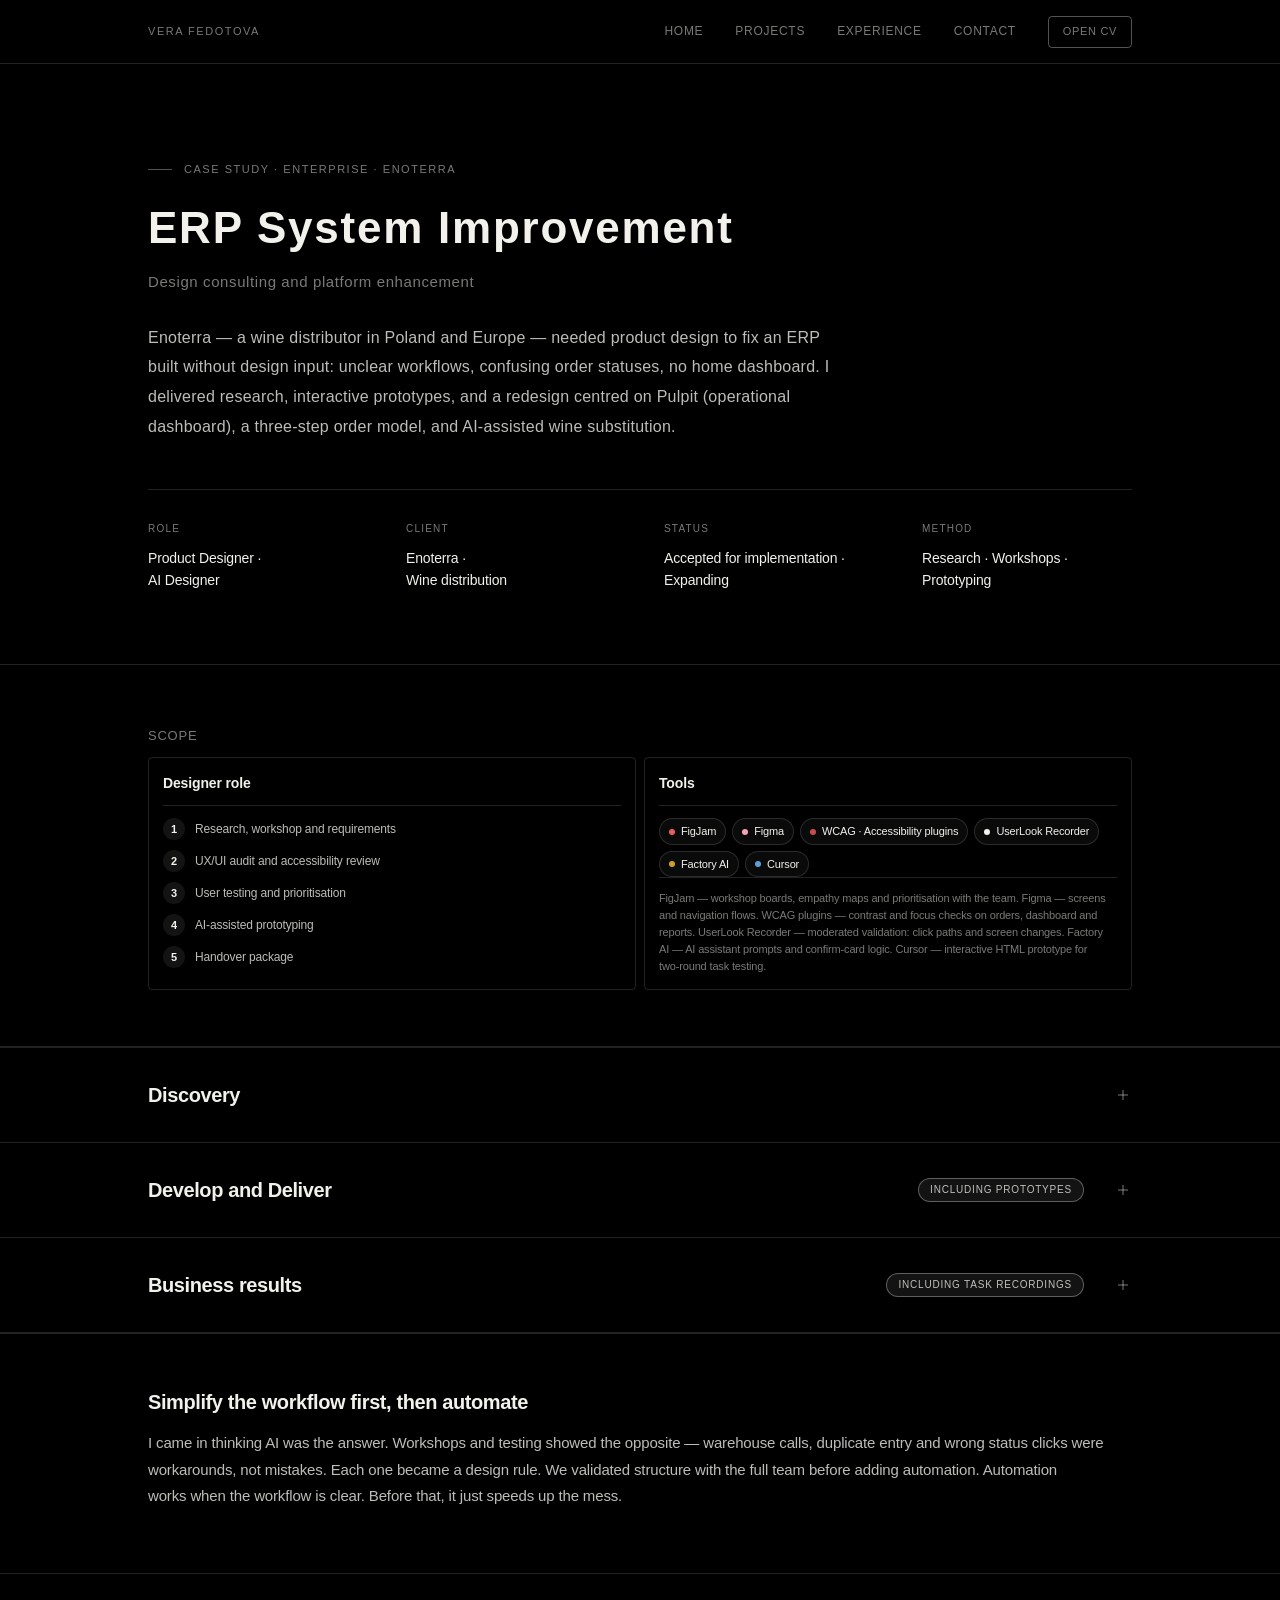
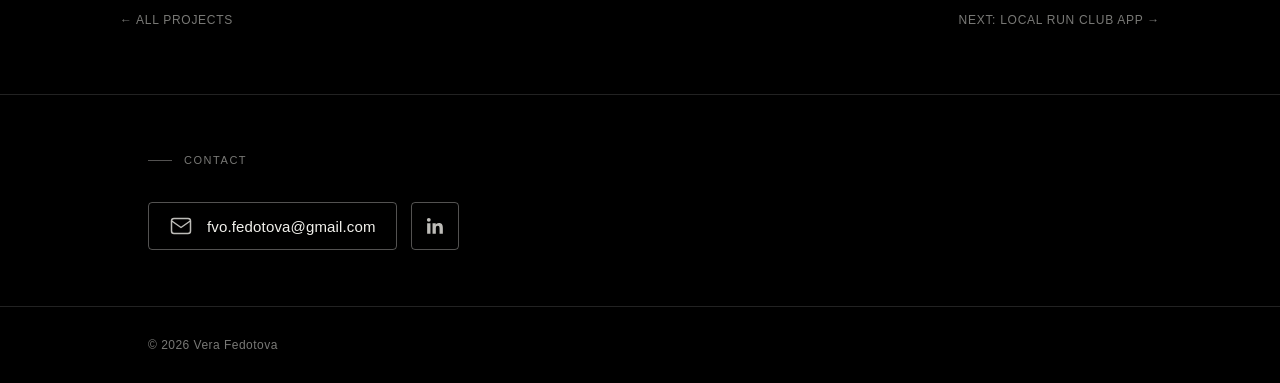
==== commit b9088600: "Add files via upload" ====
--- a/erp-system.html
+++ b/erp-system.html
@@ -8,7 +8,7 @@
   <link rel="preconnect" href="https://fonts.googleapis.com" />
   <link rel="preconnect" href="https://fonts.gstatic.com" crossorigin />
   <link href="https://fonts.googleapis.com/css2?family=Inter:opsz,wght@14..32,400..600&display=swap" rel="stylesheet" />
-  <link rel="stylesheet" href="style.css?v=230" />
+  <link rel="stylesheet" href="style.css?v=231" />
 </head>
 <body class="site-theme">
   <header class="site-header">
@@ -21,7 +21,7 @@
           <li><a href="index.html#experience" class="hide-mobile">Experience</a></li>
           <li><a href="#contact">Contact</a></li>
         </ul>
-        <a class="nav-cv" href="https://fedotovadesign.github.io/fedotovadesign/Fedotova%20Vera%20CV%20Designer.pdf?v=188" download="Fedotova Vera CV Designer.pdf">Download CV</a>
+        <a class="nav-cv" href="Fedotova Vera CV Designer.html" target="_blank" rel="noopener noreferrer">Open CV</a>
       </div>
     </nav>
   </header>
@@ -585,6 +585,6 @@
     </div>
   </footer>
 
-  <script src="main.js?v=11"></script>
+  <script src="main.js?v=17"></script>
 </body>
 </html>
--- a/style.css
+++ b/style.css
@@ -280,15 +280,116 @@
   letter-spacing: 0.045em;
   line-height: 1;
   text-transform: uppercase;
-  color: var(--ink);
 }
 
 .hero-home-title-line {
   display: block;
+  background-image:
+    linear-gradient(
+      108deg,
+      rgba(150, 175, 210, 0.25) 0%,
+      rgba(255, 255, 255, 0.42) 12%,
+      rgba(200, 222, 248, 0.5) 26%,
+      rgba(255, 255, 255, 0.98) 40%,
+      rgba(255, 255, 255, 0.35) 52%,
+      rgba(175, 200, 235, 0.45) 66%,
+      rgba(255, 255, 255, 0.88) 80%,
+      rgba(160, 188, 220, 0.28) 100%
+    ),
+    linear-gradient(
+      72deg,
+      rgba(130, 165, 205, 0.28) 0%,
+      rgba(255, 255, 255, 0.38) 18%,
+      rgba(255, 255, 255, 0.72) 36%,
+      rgba(140, 175, 212, 0.3) 52%,
+      rgba(255, 255, 255, 0.58) 68%,
+      rgba(155, 185, 220, 0.26) 100%
+    ),
+    linear-gradient(
+      180deg,
+      rgba(242, 241, 236, 0.98) 0%,
+      rgba(200, 218, 242, 0.55) 28%,
+      rgba(242, 241, 236, 0.9) 52%,
+      rgba(208, 220, 240, 0.58) 76%,
+      rgba(242, 241, 236, 0.95) 100%
+    );
+  background-size: 520% 200%, 440% 170%, 100% 150%;
+  background-position: -20% 50%, 120% 50%, 0% 0%;
+  -webkit-background-clip: text;
+  background-clip: text;
+  -webkit-text-fill-color: transparent;
+  color: transparent;
+  filter: drop-shadow(0 1px 0 rgba(255, 255, 255, 0.14)) drop-shadow(0 10px 24px rgba(90, 130, 180, 0.18));
+  animation: hero-title-glass-wave 9s cubic-bezier(0.42, 0, 0.58, 1) infinite;
 }
 
 .hero-home-title-line--muted {
-  color: var(--muted);
+  background-image:
+    linear-gradient(
+      108deg,
+      rgba(150, 175, 210, 0.14) 0%,
+      rgba(255, 255, 255, 0.24) 12%,
+      rgba(200, 222, 248, 0.28) 26%,
+      rgba(255, 255, 255, 0.62) 40%,
+      rgba(255, 255, 255, 0.18) 52%,
+      rgba(175, 200, 235, 0.26) 66%,
+      rgba(255, 255, 255, 0.52) 80%,
+      rgba(160, 188, 220, 0.16) 100%
+    ),
+    linear-gradient(
+      72deg,
+      rgba(130, 165, 205, 0.14) 0%,
+      rgba(255, 255, 255, 0.2) 18%,
+      rgba(255, 255, 255, 0.4) 36%,
+      rgba(140, 175, 212, 0.16) 52%,
+      rgba(255, 255, 255, 0.32) 68%,
+      rgba(155, 185, 220, 0.14) 100%
+    ),
+    linear-gradient(
+      180deg,
+      rgba(242, 241, 236, 0.52) 0%,
+      rgba(200, 218, 242, 0.28) 28%,
+      rgba(242, 241, 236, 0.48) 52%,
+      rgba(208, 220, 240, 0.3) 76%,
+      rgba(242, 241, 236, 0.5) 100%
+    );
+  animation-duration: 11s;
+  animation-delay: -4s;
+}
+
+@keyframes hero-title-glass-wave {
+  0%,
+  100% {
+    background-position: -20% 50%, 120% 50%, 0% 0%;
+  }
+
+  25% {
+    background-position: 45% 15%, 55% 85%, 0% 28%;
+  }
+
+  50% {
+    background-position: 120% 55%, -20% 45%, 0% 45%;
+  }
+
+  75% {
+    background-position: 60% 82%, 40% 18%, 0% 25%;
+  }
+}
+
+@media (prefers-reduced-motion: reduce) {
+  .hero-home-title-line {
+    animation: none;
+    filter: none;
+    background-image: none;
+    background-size: auto;
+    background-position: 0 0;
+    -webkit-text-fill-color: currentColor;
+    color: var(--ink);
+  }
+
+  .hero-home-title-line--muted {
+    color: var(--muted);
+  }
 }
 
 .hero--home + .section-sm {
@@ -790,6 +891,8 @@
 }
 
 .project-card {
+  position: relative;
+  isolation: isolate;
   background: transparent;
   border: 1px solid var(--line-strong);
   border-radius: var(--radius);
@@ -799,12 +902,71 @@
   overflow: hidden;
   color: inherit;
   text-decoration: none;
-  transition: border-color 0.25s ease, box-shadow 0.25s ease;
+  transition: border-color 0.45s ease, box-shadow 0.45s cubic-bezier(0.42, 0, 0.58, 1);
+}
+
+.project-card::before {
+  content: "";
+  position: absolute;
+  inset: -1px;
+  border-radius: calc(var(--radius) + 1px);
+  padding: 1px;
+  background: linear-gradient(
+    125deg,
+    rgba(242, 241, 236, 0.28) 0%,
+    rgba(255, 255, 255, 0.45) 18%,
+    rgba(220, 235, 252, 0.55) 36%,
+    rgba(255, 255, 255, 0.82) 50%,
+    rgba(210, 228, 248, 0.48) 64%,
+    rgba(255, 255, 255, 0.68) 82%,
+    rgba(242, 241, 236, 0.32) 100%
+  );
+  background-size: 360% 360%;
+  background-position: 0% 50%;
+  -webkit-mask:
+    linear-gradient(#fff 0 0) content-box,
+    linear-gradient(#fff 0 0);
+  -webkit-mask-composite: xor;
+  mask:
+    linear-gradient(#fff 0 0) content-box,
+    linear-gradient(#fff 0 0);
+  mask-composite: exclude;
+  opacity: 0;
+  transition: opacity 0.5s ease;
+  pointer-events: none;
+  z-index: 2;
 }
 
 .project-card:hover {
-  border-color: var(--line-strong);
-  box-shadow: 0 0 0 1px var(--line-strong), 0 16px 48px rgba(0, 0, 0, 0.4);
+  border-color: rgba(242, 241, 236, 0.72);
+  box-shadow: 0 14px 44px rgba(0, 0, 0, 0.38);
+}
+
+.project-card:hover::before {
+  opacity: 1;
+  animation: project-card-border-flow 7s cubic-bezier(0.42, 0, 0.58, 1) infinite;
+}
+
+@keyframes project-card-border-flow {
+  0%,
+  100% {
+    background-position: 0% 50%;
+  }
+
+  33% {
+    background-position: 50% 0%;
+  }
+
+  66% {
+    background-position: 100% 50%;
+  }
+}
+
+@media (prefers-reduced-motion: reduce) {
+  .project-card:hover::before {
+    animation: none;
+    background-position: 50% 50%;
+  }
 }
 
 .project-card-preview {
@@ -1336,6 +1498,7 @@
 
 .case-accordion-panel-inner {
   padding-top: 28px;
+  scroll-margin-top: calc(var(--nav-h) + 24px);
 }
 
 /* More air inside accordion panels */
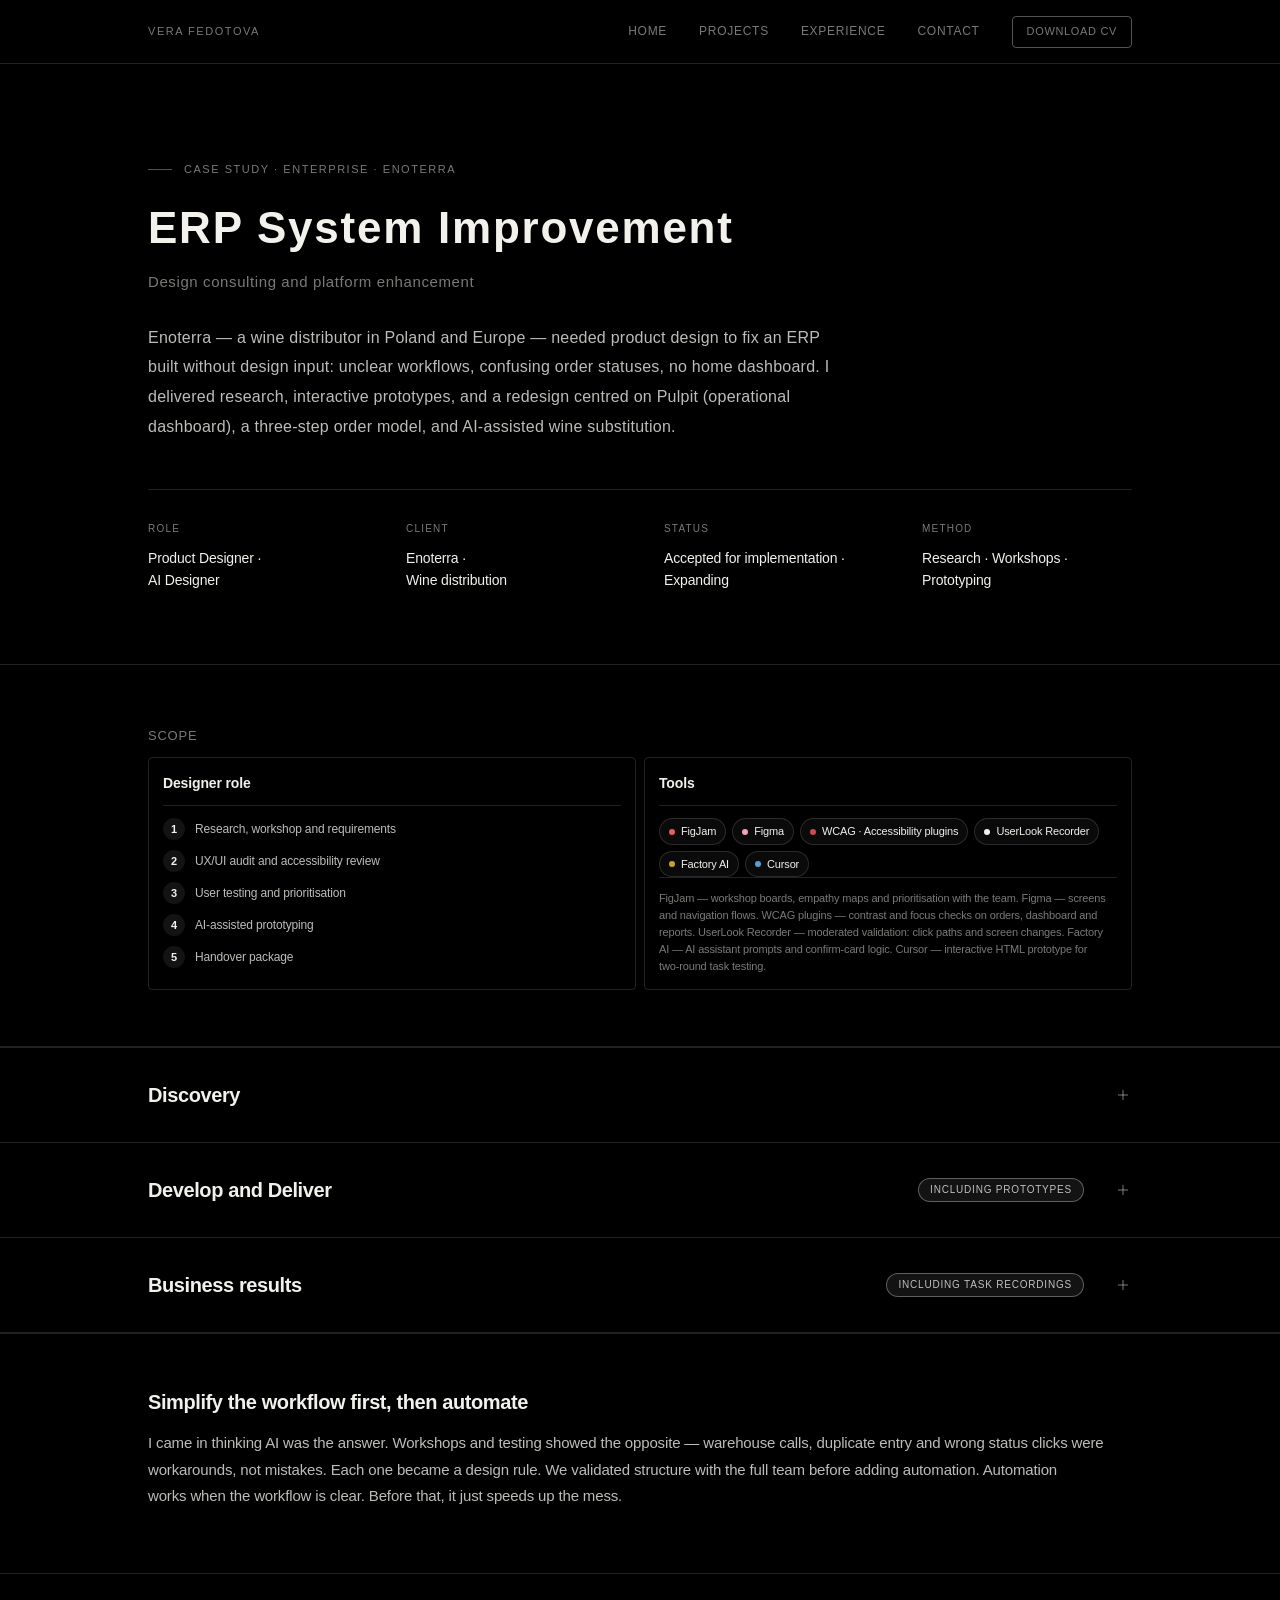
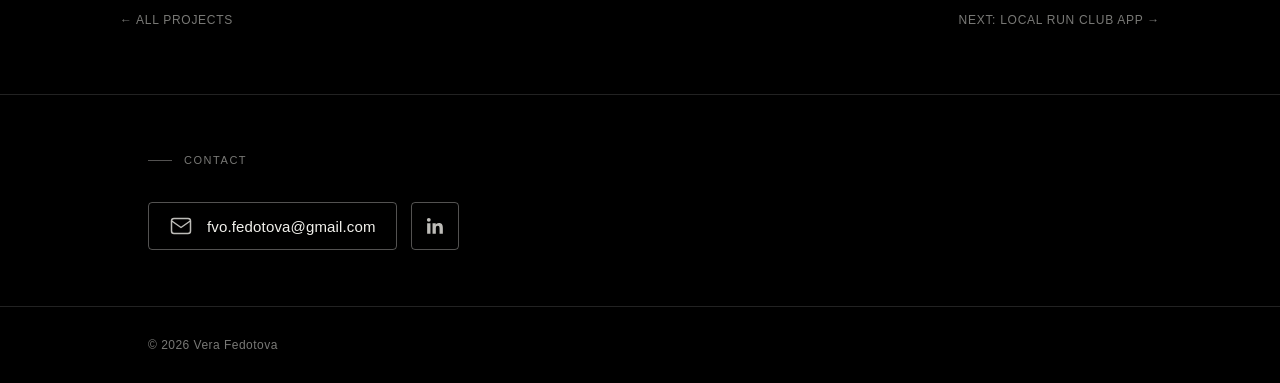
==== commit c4696c04: "Add files via upload" ====
--- a/erp-system.html
+++ b/erp-system.html
@@ -8,7 +8,7 @@
   <link rel="preconnect" href="https://fonts.googleapis.com" />
   <link rel="preconnect" href="https://fonts.gstatic.com" crossorigin />
   <link href="https://fonts.googleapis.com/css2?family=Inter:opsz,wght@14..32,400..600&display=swap" rel="stylesheet" />
-  <link rel="stylesheet" href="style.css?v=231" />
+  <link rel="stylesheet" href="style.css?v=239" />
 </head>
 <body class="site-theme">
   <header class="site-header">
@@ -21,7 +21,7 @@
           <li><a href="index.html#experience" class="hide-mobile">Experience</a></li>
           <li><a href="#contact">Contact</a></li>
         </ul>
-        <a class="nav-cv" href="Fedotova Vera CV Designer.html" target="_blank" rel="noopener noreferrer">Open CV</a>
+        <a class="nav-cv" href="https://fedotovadesign.github.io/fedotovadesign/Fedotova%20Vera%20CV%20Designer.pdf?v=188" download="Fedotova Vera CV Designer.pdf">Download CV</a>
       </div>
     </nav>
   </header>
@@ -272,8 +272,6 @@
 
         <p class="erp-develop-prose">Interactive prototypes built with Cursor and Factory AI — core interactions and AI behaviour validated in code before handover.</p>
 
-        <h3 class="case-block-subtitle">Prototyped features</h3>
-
         <div class="erp-feature-stack">
           <article class="erp-feature">
             <h4 class="erp-feature-title">Operational Dashboard</h4>
@@ -317,14 +315,7 @@
             <h4 class="erp-feature-title">Order workflow &amp; wine substitution</h4>
             <p class="erp-feature-text erp-feature-text--tight">Three local statuses — <strong>Przygotowane</strong>, <strong>Wysłane</strong>, <strong>Anulowane</strong> — with warehouse progress in a separate column. Every change via row menu + confirmation. Out-of-stock wine: account manager describes client and quantity in AI chat; system suggests available alternatives and pre-fills the order.</p>
 
-            <figure class="case-image-box erp-flow-video">
-              <video class="erp-flow-video__player" autoplay loop muted playsinline preload="auto" width="1440" height="900" poster="images/erp-system/deliver/order-flow-poster.jpg" src="images/erp-system/deliver/order-flow.mp4?v=2" aria-label="Screen recording: AI wine substitution chat, pre-filled order form, and Wyślij to Wysłane">
-                <source src="images/erp-system/deliver/order-flow.mp4?v=2" type="video/mp4" />
-              </video>
-              <figcaption class="erp-video-caption">Step 1 · AI chat → Step 2 · Create order</figcaption>
-            </figure>
-
-            <figure class="ux-flow ux-flow--collapsible ux-flow--after-video" id="ux-flow-orders">
+            <figure class="ux-flow ux-flow--collapsible ux-flow--before-video" id="ux-flow-orders">
               <button type="button" class="ux-flow-toggle" aria-expanded="false" aria-controls="ux-flow-orders-panel" id="ux-flow-orders-trigger">
                 <span class="ux-flow-caption">User flow · Wine substitution → order → status</span>
                 <span class="ux-flow-icon" aria-hidden="true"></span>
@@ -395,6 +386,13 @@
               </div>
               </div>
             </figure>
+
+            <figure class="case-image-box erp-flow-video">
+              <video class="erp-flow-video__player" autoplay loop muted playsinline preload="auto" width="1440" height="900" poster="images/erp-system/deliver/order-flow-poster.jpg" src="images/erp-system/deliver/order-flow.mp4?v=2" aria-label="Screen recording: AI wine substitution chat, pre-filled order form, and Wyślij to Wysłane">
+                <source src="images/erp-system/deliver/order-flow.mp4?v=2" type="video/mp4" />
+              </video>
+              <figcaption class="erp-video-caption">Step 1 · AI chat → Step 2 · Create order</figcaption>
+            </figure>
           </article>
         </div>
 
@@ -585,6 +583,6 @@
     </div>
   </footer>
 
-  <script src="main.js?v=17"></script>
+  <script src="main.js?v=11"></script>
 </body>
 </html>
--- a/style.css
+++ b/style.css
@@ -1695,8 +1695,14 @@
   text-wrap: pretty;
 }
 
-.case-block--deliver .deliver-finding .case-image-box + .case-image-box {
-  margin-top: 16px;
+.case-block--deliver .deliver-findings .design-flow:last-child {
+  margin-top: 12px;
+  width: 100%;
+}
+
+.case-block--deliver .deliver-findings .design-carousel.case-image-box {
+  margin-left: auto;
+  margin-right: auto;
 }
 
 .case-block--deliver .case-image-box + .discover-chart-box {
@@ -2366,6 +2372,14 @@
   margin-bottom: 0;
 }
 
+.ux-flow--before-video {
+  margin-bottom: 0;
+}
+
+.ux-flow--before-video + .erp-flow-video {
+  margin-top: 64px;
+}
+
 .erp-flow-video + .ux-flow--after-video {
   margin-top: 64px;
 }
@@ -3289,6 +3303,242 @@
   width: 64%;
   max-width: 64%;
   padding: 11px 10px;
+}
+
+.case-block--design .design-preview.case-image-box {
+  display: flex;
+  justify-content: center;
+  padding: 18px 16px;
+}
+
+.design-preview__device {
+  position: relative;
+  width: min(100%, 280px);
+  aspect-ratio: 453 / 912;
+  margin: 0 auto;
+}
+
+.design-preview__device .phone-mockup__screen {
+  position: absolute;
+  left: 3.53%;
+  top: 1.75%;
+  width: 92.94%;
+  height: 96.53%;
+  border-radius: 10.5%;
+  overflow: hidden;
+  background: #101010;
+}
+
+.case-block--design .design-carousel.case-image-box,
+.case-block--deliver .design-carousel.case-image-box {
+  display: flex;
+  flex-direction: column;
+  gap: 12px;
+  padding: 18px 16px 14px;
+}
+
+.design-carousel__device {
+  position: relative;
+  width: min(100%, 280px);
+  margin: 0 auto;
+}
+
+.design-carousel__viewport {
+  position: relative;
+  overflow: hidden;
+  aspect-ratio: 453 / 912;
+  border-radius: 0;
+  outline: none;
+}
+
+.design-carousel__viewport:focus-visible {
+  box-shadow: 0 0 0 2px var(--surface), 0 0 0 4px var(--ink);
+  border-radius: 18px;
+}
+
+.design-carousel__track {
+  display: flex;
+  height: 100%;
+  transition: transform 0.42s cubic-bezier(0.33, 1, 0.68, 1);
+}
+
+@media (prefers-reduced-motion: reduce) {
+  .design-carousel__track {
+    transition: none;
+  }
+}
+
+.design-carousel__slide {
+  flex: 0 0 100%;
+  margin: 0;
+  position: relative;
+  height: 100%;
+  min-width: 0;
+}
+
+.phone-mockup__screen {
+  position: absolute;
+  left: 3.53%;
+  top: 1.75%;
+  width: 92.94%;
+  height: 96.53%;
+  border-radius: 10.5%;
+  overflow: hidden;
+  background: #101010;
+}
+
+.phone-mockup__screen img {
+  display: block;
+  width: 100%;
+  height: 100%;
+  object-fit: cover;
+  object-position: top center;
+  border-radius: inherit;
+  box-shadow: none;
+  max-width: none;
+  max-height: none;
+  margin: 0;
+}
+
+.phone-mockup__frame {
+  position: absolute;
+  inset: 0;
+  width: 100%;
+  height: 100%;
+  object-fit: contain;
+  pointer-events: none;
+  z-index: 2;
+}
+
+.design-carousel--screens .design-carousel__viewport {
+  aspect-ratio: 1800 / 1252;
+  border-radius: calc(var(--radius) - 4px);
+}
+
+.design-carousel--screens .design-carousel__slide img {
+  display: block;
+  width: 100%;
+  height: 100%;
+  object-fit: contain;
+  border-radius: calc(var(--radius) - 4px);
+}
+
+.design-carousel__label {
+  margin: 10px 0 0;
+  font-size: 12px;
+  line-height: 1.4;
+  color: var(--ink-2);
+  text-align: center;
+}
+
+.design-carousel__caption--rich {
+  margin: 14px auto 0;
+  width: 64%;
+  max-width: 64%;
+  text-align: center;
+}
+
+.design-carousel__caption-title {
+  margin: 0 0 10px;
+  font-size: 13px;
+  font-weight: 600;
+  letter-spacing: 0.02em;
+  text-transform: uppercase;
+  color: var(--ink);
+}
+
+.design-carousel__caption-text {
+  margin: 0;
+  font-size: 15px;
+  line-height: 1.75;
+  color: var(--ink-2);
+  text-wrap: pretty;
+}
+
+.design-carousel__controls {
+  display: grid;
+  grid-template-columns: 36px 1fr 36px;
+  align-items: center;
+  gap: 8px;
+}
+
+.design-carousel__btn {
+  display: inline-flex;
+  align-items: center;
+  justify-content: center;
+  width: 36px;
+  height: 36px;
+  padding: 0;
+  border: 1px solid var(--line);
+  border-radius: 999px;
+  background: var(--surface);
+  color: var(--ink);
+  cursor: pointer;
+  transition: border-color 0.2s ease, background-color 0.2s ease, color 0.2s ease;
+}
+
+.design-carousel__btn:hover,
+.design-carousel__btn:focus-visible {
+  border-color: var(--ink);
+  background: var(--ink);
+  color: var(--surface);
+}
+
+.design-carousel__btn:disabled {
+  opacity: 0.35;
+  cursor: not-allowed;
+}
+
+.design-carousel__btn:disabled:hover,
+.design-carousel__btn:disabled:focus-visible {
+  border-color: var(--line);
+  background: var(--surface);
+  color: var(--ink);
+}
+
+.design-carousel__dots {
+  display: flex;
+  flex-wrap: wrap;
+  justify-content: center;
+  gap: 6px;
+}
+
+.design-carousel__dot {
+  width: 7px;
+  height: 7px;
+  padding: 0;
+  border: none;
+  border-radius: 999px;
+  background: var(--line);
+  cursor: pointer;
+  transition: transform 0.2s ease, background-color 0.2s ease;
+}
+
+.design-carousel__dot.is-active {
+  background: var(--ink);
+  transform: scale(1.15);
+}
+
+.design-carousel__dot:hover,
+.design-carousel__dot:focus-visible {
+  background: var(--ink-2);
+}
+
+@media (max-width: 720px) {
+  .case-block--design .design-flow .case-block-subtitle,
+  .case-block--design .case-image-box,
+  .case-block--design .design-preview.case-image-box,
+  .case-block--design .design-carousel.case-image-box,
+  .case-block--deliver .design-carousel.case-image-box,
+  .design-carousel__caption--rich {
+    width: 100%;
+    max-width: 100%;
+  }
+
+  .design-preview__device,
+  .design-carousel__device {
+    width: min(100%, 260px);
+  }
 }
 
 .case-list {
